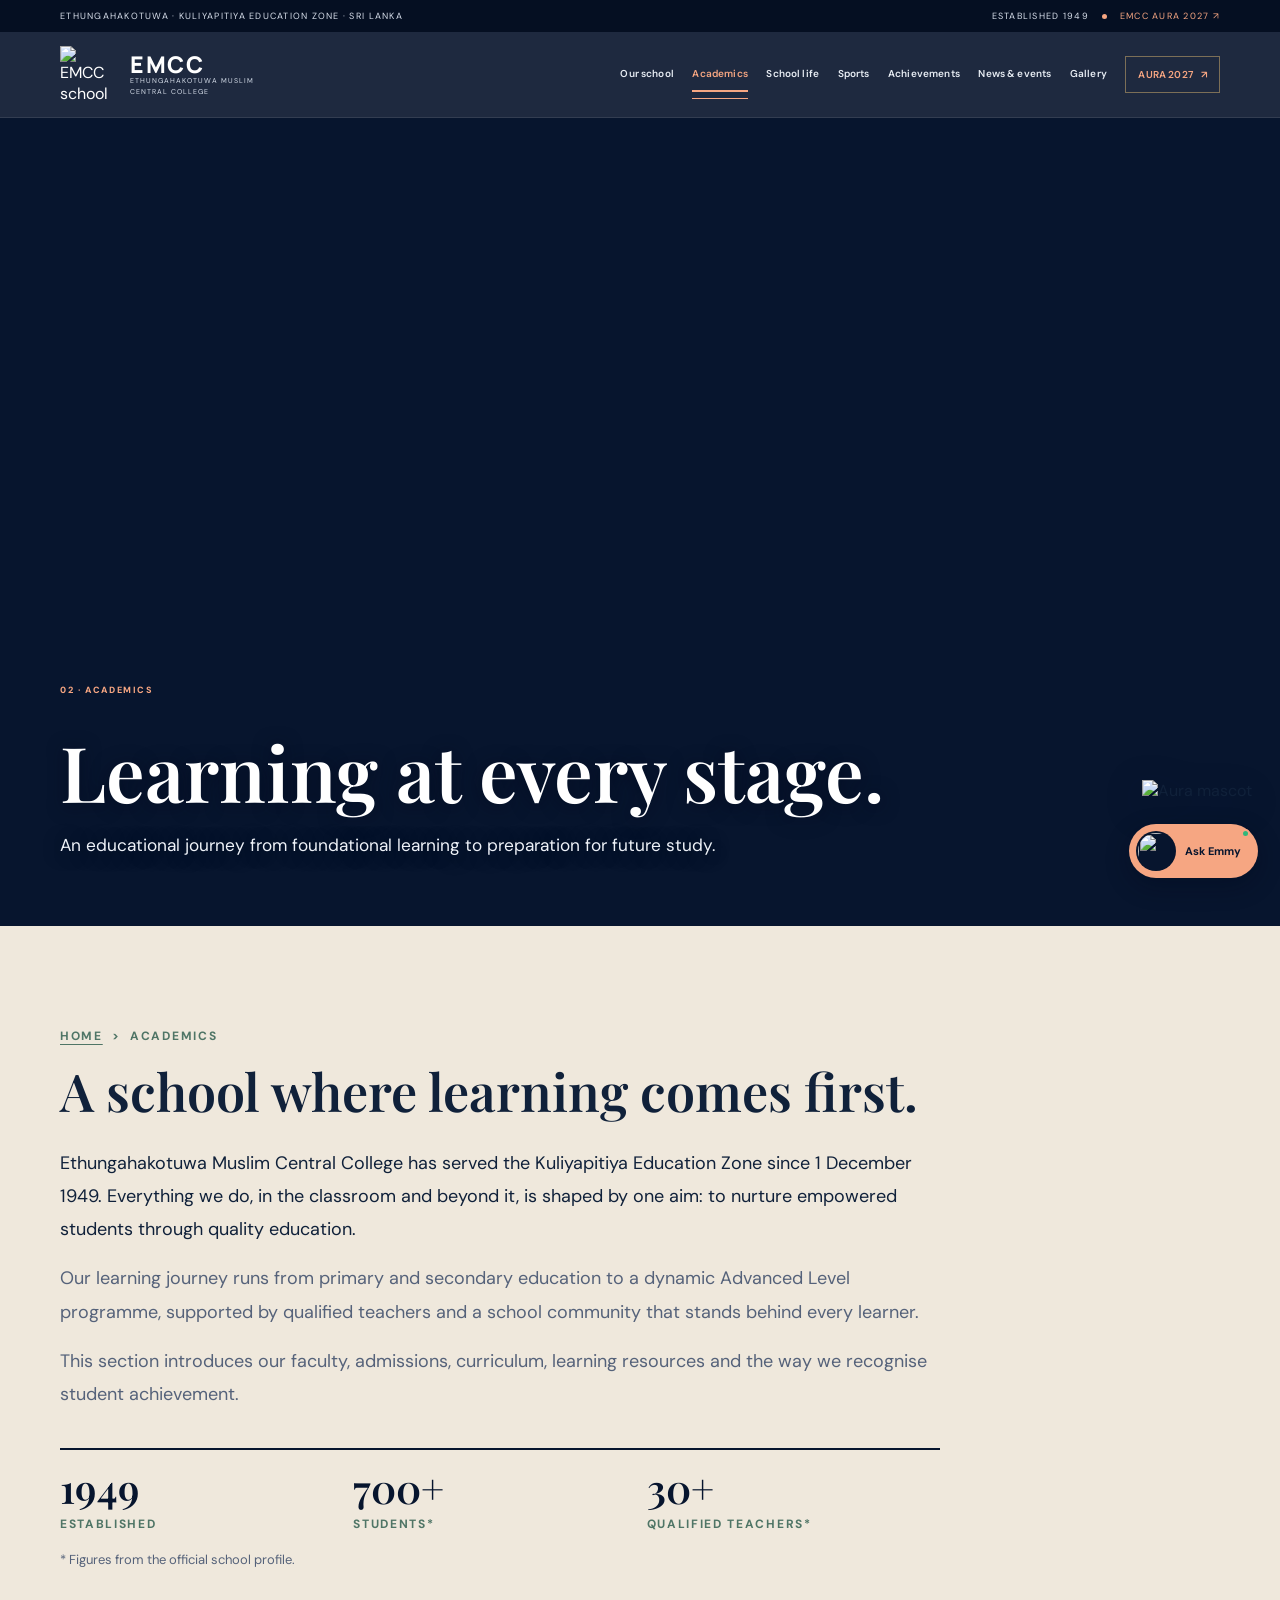
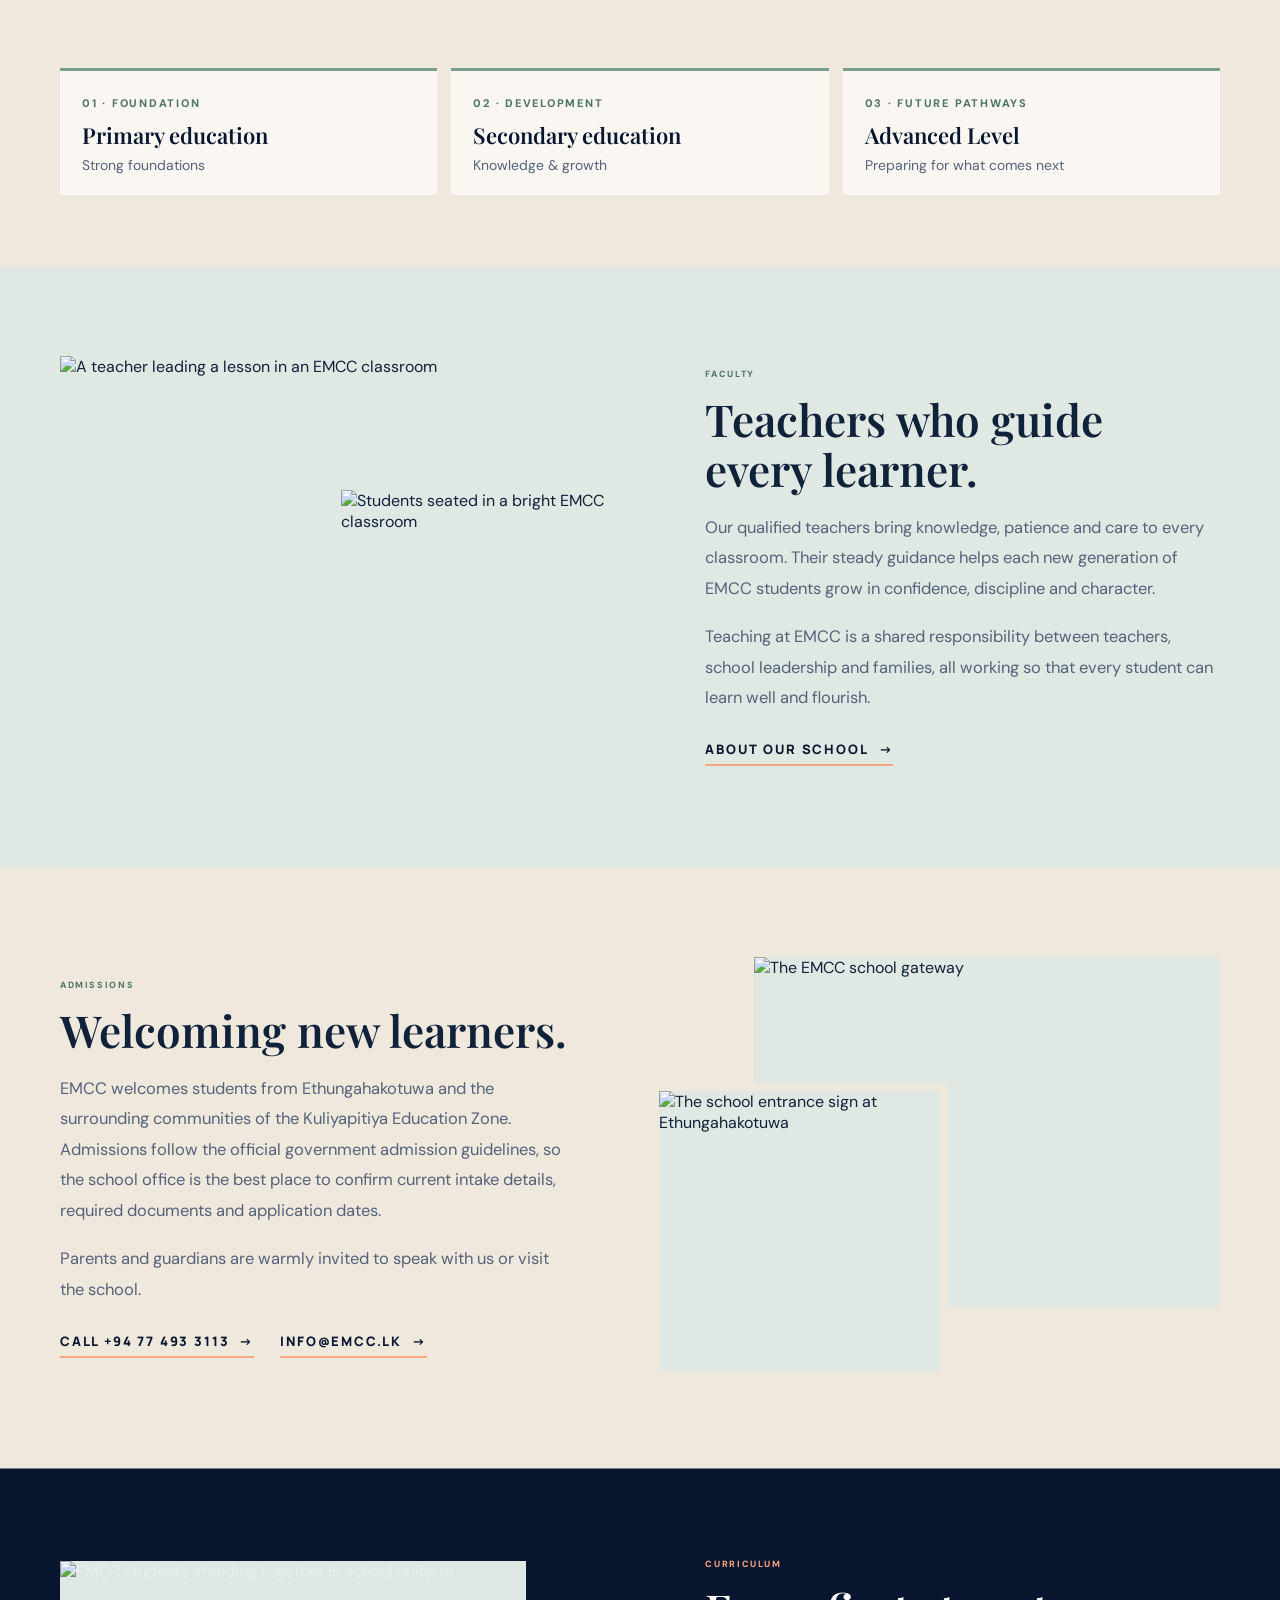
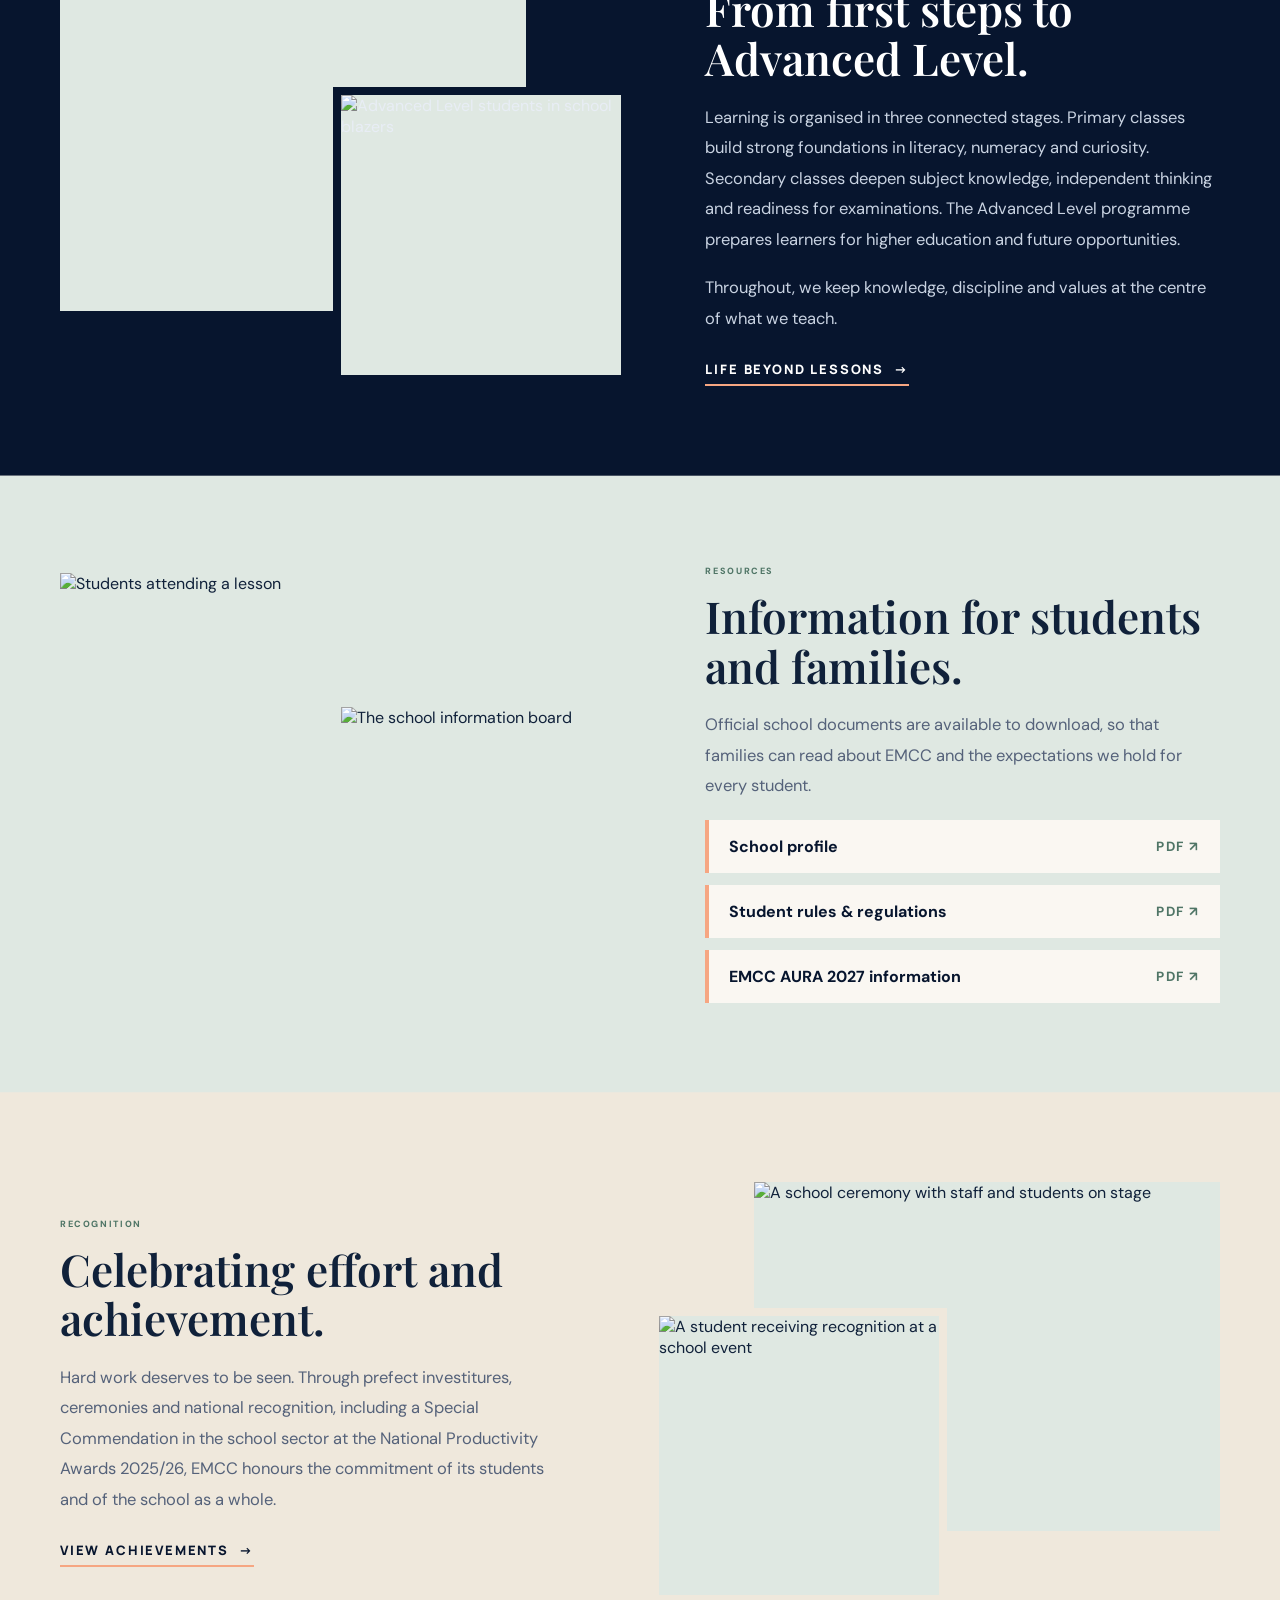
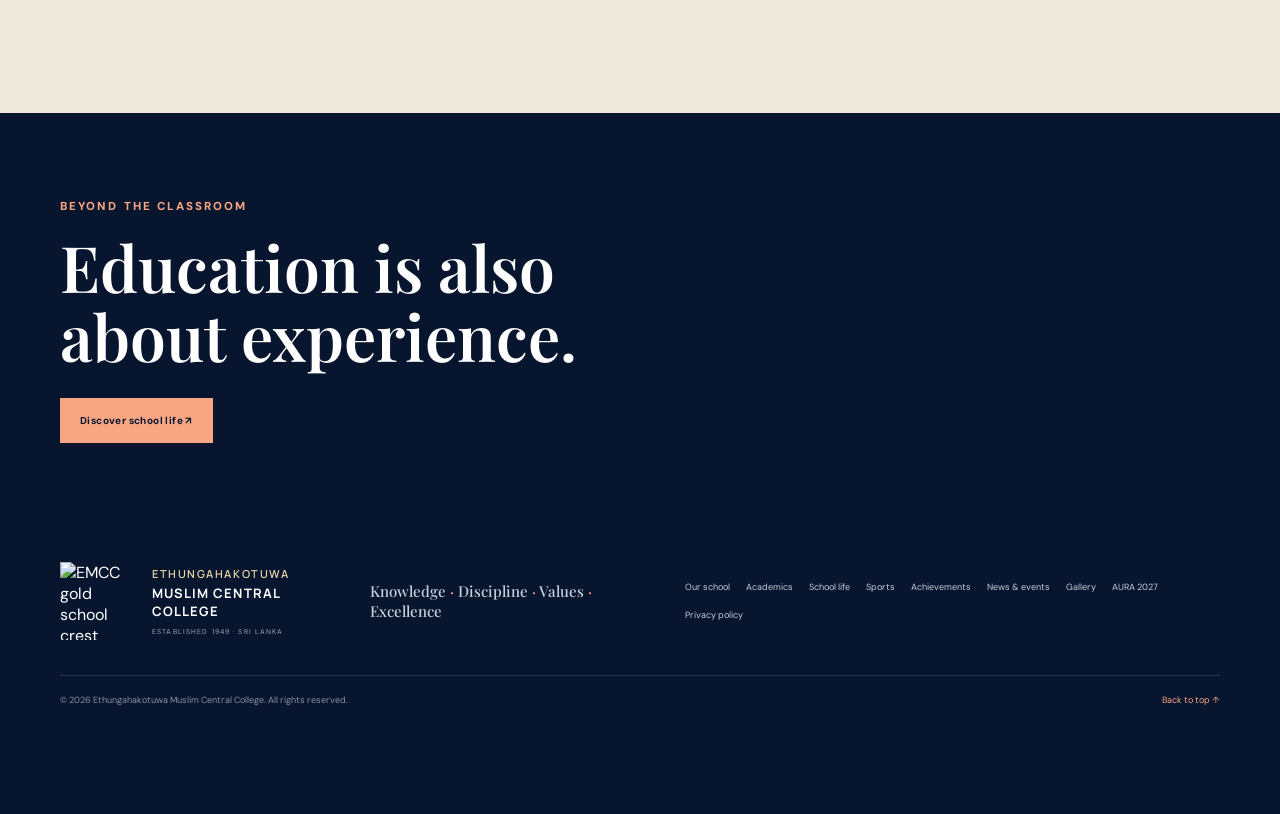
==== academics.html @ fb081a96 "Add files via upload" ====
<!DOCTYPE html>
<html lang="en"><head><meta charset="utf-8"/><meta content="width=device-width, initial-scale=1" name="viewport"/><meta content="#101b31" name="theme-color"/><meta content="Explore primary, secondary and Advanced Level learning at EMCC, with official student resources." name="description"/><meta content="website" property="og:type"/><meta content="Academics | EMCC" property="og:title"/><meta content="Explore primary, secondary and Advanced Level learning at EMCC, with official student resources." property="og:description"/><meta content="assets/Gallery/school-gateway.webp" property="og:image"/><link href="https://fonts.googleapis.com" rel="preconnect"/><link crossorigin="" href="https://fonts.gstatic.com" rel="preconnect"/><link href="https://fonts.googleapis.com/css2?family=DM+Sans:wght@400;500;600;700&amp;family=Manrope:wght@400;500;600;700;800&amp;family=Playfair+Display:wght@500;600;700&amp;display=swap" rel="stylesheet"/><link href="styles.css" rel="stylesheet"/><link href="pages.css" rel="stylesheet"/><link href="assets/school-crest-white.webp" rel="icon" type="image/webp"/><title>Academics | Ethungahakotuwa Muslim Central College</title><link rel="stylesheet" href="theme.css"><link rel="stylesheet" href="royal.css">
</head><body id="top"><a class="skip-link" href="#main">Skip to content</a><div class="topline"><span>ETHUNGAHAKOTUWA · KULIYAPITIYA EDUCATION ZONE · SRI LANKA</span><span class="topline-right">ESTABLISHED 1949 <i></i> <a href="aura-2027.html">EMCC AURA 2027 ↗</a></span></div>
<header class="site-header"><a aria-label="EMCC home" class="brand" href="index.html"><img alt="EMCC school crest" src="assets/school-crest-white.webp"/><span><b>EMCC</b><small>ETHUNGAHAKOTUWA MUSLIM<br/>CENTRAL COLLEGE</small></span></a><button aria-controls="primary-nav" aria-expanded="false" aria-label="Open navigation" class="menu-toggle"><span></span><span></span></button><nav aria-label="Main navigation" class="nav" id="primary-nav"><a href="our-school.html">Our school</a><a href="academics.html">Academics</a><a href="school-life.html">School life</a><a href="sports.html">Sports</a><a href="achievements.html">Achievements</a><a href="news-events.html">News &amp; events</a><a href="gallery.html">Gallery</a><a class="nav-aura" href="aura-2027.html">AURA 2027 <span>↗</span></a></nav></header><main id="main">
<section class="subhero" style="--subhero-image:url('assets/Banner%20M/Academic.webp');--subhero-mobile-image:url('assets/Banner%20M/Responsible Academic.webp')">
<div class="wrap subhero-inner"><div class="section-kicker light">02 · ACADEMICS</div><h1>Learning at every stage.</h1><p>An educational journey from foundational learning to preparation for future study.</p></div></section>

<section class="wrap" id="overview"><div class="rc-intro">
<div class="rc-crumbs"><a href="index.html">HOME</a> &nbsp;&gt;&nbsp; ACADEMICS</div>
<h2>A school where learning comes first.</h2>
<p>Ethungahakotuwa Muslim Central College has served the Kuliyapitiya Education Zone since 1 December 1949. Everything we do, in the classroom and beyond it, is shaped by one aim: to nurture empowered students through quality education.</p>
<p>Our learning journey runs from primary and secondary education to a dynamic Advanced Level programme, supported by qualified teachers and a school community that stands behind every learner.</p>
<p>This section introduces our faculty, admissions, curriculum, learning resources and the way we recognise student achievement.</p>
<div class="rc-facts"><div><b>1949</b><span>ESTABLISHED</span></div><div><b>700+</b><span>STUDENTS*</span></div><div><b>30+</b><span>QUALIFIED TEACHERS*</span></div></div>
<p class="rc-note">* Figures from the official school profile.</p>
</div>
<nav class="rc-stagebar" aria-label="Learning stages">
<a href="#curriculum"><small>01 · FOUNDATION</small><b>Primary education</b><span>Strong foundations</span></a>
<a href="#curriculum"><small>02 · DEVELOPMENT</small><b>Secondary education</b><span>Knowledge &amp; growth</span></a>
<a href="#curriculum"><small>03 · FUTURE PATHWAYS</small><b>Advanced Level</b><span>Preparing for what comes next</span></a>
</nav></section>

<section class="wrap tone-mist" id="faculty"><div class="rc-block">
<div class="rc-media"><img class="rc-main" src="assets/Academic/WhatsApp%20Image%202026-11-15%20at%209.42.04%20PM.webp" alt="A teacher leading a lesson in an EMCC classroom" loading="lazy" decoding="async"><img class="rc-sub" src="assets/Academic/archive-17.webp" alt="Students seated in a bright EMCC classroom" loading="lazy" decoding="async"></div>
<div class="rc-copy"><div class="section-kicker">FACULTY</div><h2>Teachers who guide every learner.</h2><p>Our qualified teachers bring knowledge, patience and care to every classroom. Their steady guidance helps each new generation of EMCC students grow in confidence, discipline and character.</p><p>Teaching at EMCC is a shared responsibility between teachers, school leadership and families, all working so that every student can learn well and flourish.</p><div class="rc-links"><a class="rc-link" href="our-school.html">About our school <span>→</span></a></div></div></div></section>

<section class="wrap " id="admissions"><div class="rc-block flip">
<div class="rc-media"><img class="rc-main" src="assets/Gallery/school-gateway.webp" alt="The EMCC school gateway" loading="lazy" decoding="async"><img class="rc-sub" src="assets/Gallery/archive-22.webp" alt="The school entrance sign at Ethungahakotuwa" loading="lazy" decoding="async"></div>
<div class="rc-copy"><div class="section-kicker">ADMISSIONS</div><h2>Welcoming new learners.</h2><p>EMCC welcomes students from Ethungahakotuwa and the surrounding communities of the Kuliyapitiya Education Zone. Admissions follow the official government admission guidelines, so the school office is the best place to confirm current intake details, required documents and application dates.</p><p>Parents and guardians are warmly invited to speak with us or visit the school.</p><div class="rc-links"><a class="rc-link" href="tel:+94774933113">Call +94 77 493 3113 <span>→</span></a><a class="rc-link" href="mailto:info@emcc.lk">info@emcc.lk <span>→</span></a></div></div></div></section>

<section class="wrap tone-navy" id="curriculum"><div class="rc-block">
<div class="rc-media"><img class="rc-main" src="assets/Gallery/Secondary.webp" alt="EMCC students standing together in school uniform" loading="lazy" decoding="async"><img class="rc-sub" src="assets/Gallery/advanced-level-education.webp" alt="Advanced Level students in school blazers" loading="lazy" decoding="async"></div>
<div class="rc-copy"><div class="section-kicker">CURRICULUM</div><h2>From first steps to Advanced Level.</h2><p>Learning is organised in three connected stages. Primary classes build strong foundations in literacy, numeracy and curiosity. Secondary classes deepen subject knowledge, independent thinking and readiness for examinations. The Advanced Level programme prepares learners for higher education and future opportunities.</p><p>Throughout, we keep knowledge, discipline and values at the centre of what we teach.</p><div class="rc-links"><a class="rc-link" href="school-life.html">Life beyond lessons <span>→</span></a></div></div></div></section>

<section class="wrap tone-mist" id="resources"><div class="rc-block">
<div class="rc-media"><img class="rc-main" src="assets/Academic/WhatsApp%20Image%202026-11-15%20at%209.42.06%20PMfsdfsdf.webp" alt="Students attending a lesson" loading="lazy" decoding="async"><img class="rc-sub" src="assets/Gallery/archive-34.webp" alt="The school information board" loading="lazy" decoding="async"></div>
<div class="rc-copy"><div class="section-kicker">RESOURCES</div><h2>Information for students and families.</h2>
<p>Official school documents are available to download, so that families can read about EMCC and the expectations we hold for every student.</p>
<div class="rc-docs">
<a href="assets/documents/school-profile.pdf" target="_blank" rel="noopener"><span>School profile</span><small>PDF ↗</small></a>
<a href="assets/documents/student-rules.pdf" target="_blank" rel="noopener"><span>Student rules &amp; regulations</span><small>PDF ↗</small></a>
<a href="assets/documents/aura-2027-information.pdf" target="_blank" rel="noopener"><span>EMCC AURA 2027 information</span><small>PDF ↗</small></a>
</div></div></div></section>

<section class="wrap " id="recognition"><div class="rc-block flip">
<div class="rc-media"><img class="rc-main" src="assets/Archivement/aaaa.webp" alt="A school ceremony with staff and students on stage" loading="lazy" decoding="async"><img class="rc-sub" src="assets/Archivement/sdfsfd.webp" alt="A student receiving recognition at a school event" loading="lazy" decoding="async"></div>
<div class="rc-copy"><div class="section-kicker">RECOGNITION</div><h2>Celebrating effort and achievement.</h2><p>Hard work deserves to be seen. Through prefect investitures, ceremonies and national recognition, including a Special Commendation in the school sector at the National Productivity Awards 2025/26, EMCC honours the commitment of its students and of the school as a whole.</p><div class="rc-links"><a class="rc-link" href="achievements.html">View achievements <span>→</span></a></div></div></div></section>

<section class="page-cta"><div class="wrap"><p>BEYOND THE CLASSROOM</p><h2>Education is also<br>about experience.</h2><a class="btn btn-gold" href="school-life.html">Discover school life ↗</a></div></section>
</main><button aria-label="Chat with Emmy" class="chat-launcher" id="chatLauncher"><img alt="" src="assets/Mascot/emmy-head-t.webp"/><span>Ask Emmy</span><i></i></button><aside aria-hidden="true" aria-label="Emmy AI assistant" class="chat-panel" id="chatPanel"><div class="chat-head"><img alt="" src="assets/Mascot/emmy-head-t.webp"/><div><b>EMMY</b><small>EMCC virtual assistant</small></div><button aria-label="Close chat" id="chatClose">×</button></div><div class="chat-messages" id="chatMessages"><div class="bot-message">Assalamu Alaikum! 👋 I'm Emmy, your EMCC assistant. Ask me about our school or AURA 2027.</div><div class="quick-questions"><button>When is AURA 2027?</button><button>Where is the school?</button><button>Tell me about EMCC</button></div></div><form class="chat-form" id="chatForm"><input aria-label="Your question" autocomplete="off" id="chatInput" placeholder="Ask Emmy a question…" required=""/><button aria-label="Send message">➤</button></form><div class="chat-foot">Emmy answers from verified school information. For anything else, please contact the school office.</div></aside><script defer="" src="chat-widget.js"></script><img alt="Aura mascot" class="aura-mascot-float" decoding="async" loading="lazy" src="assets/Mascot/emmy-flying-t.webp"/><footer class="site-footer"><div class="wrap footer-main"><div class="footer-brand"><img alt="EMCC gold school crest" src="assets/school-crest-gold.webp"/><div><b>ETHUNGAHAKOTUWA</b><strong>MUSLIM CENTRAL COLLEGE</strong><small>ESTABLISHED 1949 · SRI LANKA</small></div></div><div class="footer-motto">Knowledge <i>·</i> Discipline <i>·</i> Values <i>·</i> Excellence</div><div class="footer-nav"><a href="our-school.html">Our school</a><a href="academics.html">Academics</a><a href="school-life.html">School life</a><a href="sports.html">Sports</a><a href="achievements.html">Achievements</a><a href="news-events.html">News &amp; events</a><a href="gallery.html">Gallery</a><a href="aura-2027.html">AURA 2027</a><a href="privacy.html">Privacy policy</a></div></div><div class="wrap footer-bottom"><span>© <span class="current-year"></span> Ethungahakotuwa Muslim Central College. All rights reserved.</span><a href="#top">Back to top ↑</a></div></footer><script defer="" src="pages.js"></script><script src="mascot.js" defer></script></body></html>
---- styles.css ----
:root{--navy:#101b31;--navy2:#172742;--gold:#d7b36e;--gold2:#b98f4c;--ink:#172238;--muted:#687386;--paper:#f7f5f0;--line:#e7e2d8;--serif:"Playfair Display",Georgia,serif;--sans:"DM Sans",Arial,sans-serif;--display:"Manrope",Arial,sans-serif}*{box-sizing:border-box}html{scroll-behavior:smooth;scroll-padding-top:88px}body{margin:0;color:var(--ink);font-family:var(--sans);-webkit-font-smoothing:antialiased}img{max-width:100%;display:block}a{color:inherit;text-decoration:none}.wrap{width:min(1160px,calc(100% - 64px));margin:auto}.skip-link{position:absolute;left:-999px;top:10px;background:white;padding:12px;z-index:100}.skip-link:focus{left:10px}.topline{height:32px;padding:0 max(32px,calc((100% - 1160px)/2));background:#0b1425;color:#b7c0ce;display:flex;align-items:center;justify-content:space-between;font-size:9px;letter-spacing:.14em}.topline-right{display:flex;align-items:center;gap:13px}.topline i,.eyebrow span{width:5px;height:5px;border-radius:50%;background:var(--gold);display:inline-block}.topline a{color:var(--gold)}.site-header{height:86px;background:var(--navy);color:white;display:flex;align-items:center;justify-content:space-between;padding:0 max(32px,calc((100% - 1160px)/2));position:sticky;top:0;z-index:50;border-bottom:1px solid #ffffff12;transition:box-shadow .25s}.site-header.scrolled{box-shadow:0 12px 30px #07132630}.brand{display:flex;align-items:center;gap:11px;min-width:240px}.brand img{width:52px;height:52px;object-fit:contain;filter:none}.brand b{font:800 22px var(--display);letter-spacing:.08em;display:block}.brand small{font-size:7px;letter-spacing:.13em;line-height:1.5;color:#d0d6df;display:block}.nav{display:flex;align-items:center;gap:clamp(13px,2vw,27px);font-size:11px;font-weight:600;color:#e0e5ed}.nav a{transition:color .2s}.nav a:hover{color:var(--gold)}.nav-aura{border:1px solid #d7b36e80;padding:12px 15px;color:var(--gold)!important}.nav-aura span{margin-left:8px}.menu-toggle{display:none;background:none;border:0;color:white}.hero{position:relative;min-height:690px;display:flex;align-items:center;background:var(--navy);color:white;overflow:hidden}.hero-image,.hero-shade{position:absolute;inset:0}.hero-image{background:url('assets/Gallery/school-gateway.webp') center 48%/cover no-repeat;opacity:.54}.hero-shade{background:linear-gradient(90deg,#0b1529 0%,#101b31eF 38%,#101b31a6 72%,#101b3140 100%),linear-gradient(0deg,#101b31b8,transparent 55%)}.hero-inner{position:relative;z-index:2;display:flex;align-items:center;justify-content:space-between;min-height:690px;padding-top:28px;padding-bottom:70px}.hero-copy{max-width:720px}.eyebrow,.overline{font-size:9px;letter-spacing:.2em;font-weight:700}.eyebrow{display:flex;align-items:center;gap:10px;color:#e5d5b4}.hero-crest{width:76px;height:76px;object-fit:contain;filter:none;margin:24px 0 12px}.hero h1,.section h2,.section-heading h2,.aura h2,.contact-section h2,.resources-inner h2{font:600 clamp(48px,6vw,76px)/1.1 var(--serif);letter-spacing:-.035em;margin:0}.hero h1 em,.section h2 em,.section-heading h2 em,.aura h2 em,.contact-section h2 em,.resources-inner h2 em{font-weight:500;color:var(--gold);font-style:italic}.hero-copy>p{max-width:570px;color:#d2d8e2;font-size:14px;line-height:1.9;margin:22px 0 27px}.hero-actions{display:flex;gap:12px;flex-wrap:wrap}.btn{display:inline-flex;align-items:center;gap:24px;padding:16px 20px;font-size:10px;letter-spacing:.04em;font-weight:700;transition:transform .2s,background .2s}.btn:hover{transform:translateY(-3px)}.btn-gold{background:var(--gold);color:#17233a}.btn-gold:hover{background:#e7c989}.btn-ghost{border:1px solid #ffffff80;color:white}.hero-foot{display:flex;align-items:center;gap:12px;margin-top:58px;color:#b9c3d1;font-size:8px;letter-spacing:.18em}.gold-rule{width:35px;height:1px;background:var(--gold)}.hero-side-note{align-self:flex-end;display:flex;align-items:center;gap:14px;margin-bottom:25px;border-left:1px solid #d7b36e80;padding-left:20px}.hero-side-note b{font:500 44px var(--serif);color:var(--gold)}.hero-side-note span{font-size:8px;line-height:1.7;letter-spacing:.16em;color:#e0e5ed}.hero-scroll{position:absolute;right:max(32px,calc((100% - 1160px)/2));bottom:27px;color:#d5dbe4;font-size:8px;letter-spacing:.17em}.hero-scroll span{color:var(--gold);margin-left:12px}.quick-facts{background:#fff;border-bottom:1px solid var(--line)}.facts-grid{display:grid;grid-template-columns:repeat(4,1fr);align-items:center;padding:27px 0}.facts-grid>div{padding:4px 30px;border-right:1px solid var(--line)}.facts-grid>div:first-child{padding-left:0}.facts-grid>div:nth-child(3){border:0}.facts-grid b{font:600 34px var(--serif);display:block;color:var(--navy)}.facts-grid b span{color:var(--gold2)}.facts-grid>div>span{font-size:10px;color:var(--muted)}.facts-grid .facts-note{border:0;padding-right:0}.facts-note span{font-size:9px;line-height:1.6;display:block}.section{padding:100px 0}.section-kicker{font-size:9px;letter-spacing:.18em;font-weight:700;color:#7e8795;margin-bottom:36px}.section-kicker span{color:var(--gold2);padding:0 5px}.section-kicker.light{color:#bfc8d5}.intro-grid,.section-heading{display:grid;grid-template-columns:1.1fr .9fr;gap:70px;align-items:end}.overline{color:#9b7a48;margin:0 0 17px}.about h2,.section-heading h2{font-size:clamp(39px,4.4vw,57px);color:var(--navy)}.intro-text{font-size:13px;line-height:1.95;color:#657083}.intro-text p{margin:0 0 15px}.text-link{display:inline-block;margin-top:8px;color:#9a753d;font-size:11px;font-weight:700}.text-link span{margin-left:10px}.identity-grid{display:grid;grid-template-columns:repeat(3,1fr);gap:14px;margin-top:60px}.identity-card{min-height:190px;padding:27px;background:#f4f1ea;border:1px solid #eee9df}.identity-card .identity-symbol{font-size:23px;color:#b58d50;display:block;margin-bottom:20px}.identity-card small{font-size:8px;letter-spacing:.18em;color:#8b7654;font-weight:700}.identity-card h3{font:500 21px/1.4 var(--serif);max-width:290px;margin:11px 0 0}.identity-dark{background:var(--navy);color:white;border-color:var(--navy)}.identity-dark h3{color:#fff}.academics{background:var(--navy);color:white;padding:92px 0 85px}.academics .section-kicker{margin-bottom:36px}.section-heading{grid-template-columns:1fr .72fr;margin-bottom:44px}.section-heading h2{color:white}.section-heading>p{font-size:12px;line-height:1.9;color:#bfc8d5;margin:0 0 7px}.gold{color:var(--gold)}.academic-grid{display:grid;grid-template-columns:repeat(3,1fr);gap:12px}.academic-card{min-height:365px;padding:25px;display:flex;flex-direction:column;justify-content:space-between;background-size:cover;background-position:center;position:relative;isolation:isolate;overflow:hidden}.academic-card:before{content:"";position:absolute;inset:0;z-index:-1;background:linear-gradient(0deg,#0b1528ed 0%,#0b152899 54%,#0b152830 100%)}.academic-primary{background-image:url('assets/Academic/WhatsApp%20Image%202026-11-15%20at%209.42.06%20PMfsdfsdf.webp')}.academic-secondary{background-image:url('assets/Gallery/Secondary.webp')}.academic-advanced{background-image:url('assets/Gallery/advanced-level-education.webp')}.academic-number{font-size:8px;letter-spacing:.17em;color:#f0d59e}.academic-card h3{font:500 28px var(--serif);margin:0 0 10px}.academic-card p{font-size:11px;line-height:1.8;color:#d2d8e2;max-width:290px;margin:0 0 19px}.academic-card a{font-size:10px;color:var(--gold);font-weight:700}.academic-card a span{margin-left:9px}.academic-note,.editorial-note{font-size:9px;color:#9da9ba;margin:17px 0 0}.dark-heading h2{color:var(--navy)}.dark-heading>p{color:#697487}.life-grid{border-top:1px solid var(--line);margin-top:45px;display:grid;grid-template-columns:1fr 1fr}.life-grid article{display:grid;grid-template-columns:44px 1fr 20px;gap:15px;align-items:start;padding:25px 18px 25px 0;border-bottom:1px solid var(--line)}.life-grid article:nth-child(odd){border-right:1px solid var(--line);padding-right:25px}.life-grid article:nth-child(even){padding-left:25px}.life-grid article>span{font:500 14px var(--serif);color:#b58d50}.life-grid h3{font:500 22px var(--serif);margin:0 0 7px}.life-grid p{font-size:11px;line-height:1.8;color:#6e7889;margin:0;max-width:390px}.life-grid article>b{font-size:13px;color:#ad8951}.editorial-note{color:#8b94a2}.achievement-section{background:#f1eee7;padding:92px 0}.achievement-section .section-heading{margin-bottom:35px}.achievement-grid{display:grid;grid-template-columns:repeat(3,1fr);gap:13px}.achievement-grid article{background:#fff;padding:28px;min-height:265px;border:1px solid #ebe6dd}.achievement-icon{font-size:22px;color:#b58d50;display:block;margin-bottom:25px}.achievement-grid small{font-size:8px;letter-spacing:.16em;color:#a17e48;font-weight:700}.achievement-grid h3{font:500 23px var(--serif);margin:12px 0}.achievement-grid p{font-size:11px;line-height:1.8;color:#697487;min-height:55px}.achievement-grid article>em{font-style:normal;font-size:9px;color:#969eaa}.achievement-banner{display:flex;align-items:center;justify-content:space-between;gap:15px;background:var(--navy);color:white;padding:25px 30px;margin-top:16px}.achievement-banner>span{font-size:8px;letter-spacing:.17em;color:var(--gold)}.achievement-banner b{font:500 19px var(--serif)}.achievement-banner i{color:var(--gold);font-style:normal}.achievement-banner a{font-size:10px;color:var(--gold);font-weight:700}.news-section{padding-bottom:105px}.news-grid{display:grid;grid-template-columns:1.35fr .65fr;gap:14px}.news-feature{display:grid;grid-template-columns:.75fr 1fr;background:#f4f1ea;min-height:270px}.news-photo{background:var(--navy);display:grid;place-items:center;padding:30px}.news-photo img{width:190px;height:190px;object-fit:contain}.news-content{padding:35px}.news-tag{font-size:8px;letter-spacing:.16em;color:#9d7b49;font-weight:700}.news-content h3{font:600 31px var(--serif);margin:15px 0 8px}.news-content p,.news-placeholder p{font-size:11px;line-height:1.8;color:#6e7889}.news-content a{display:inline-block;margin-top:12px;color:#9d7b49;font-size:10px;font-weight:700}.news-placeholder{border:1px solid var(--line);padding:28px;display:flex;flex-direction:column;align-items:flex-start;justify-content:center}.placeholder-mark{font-size:25px;color:#b58d50;margin-bottom:20px}.news-placeholder small{font-size:8px;letter-spacing:.16em;color:#9d7b49;font-weight:700}.news-placeholder h3{font:500 22px var(--serif);margin:11px 0 0}.placeholder-status{font-size:8px;letter-spacing:.1em;color:#929aa7;margin-top:14px}.aura{position:relative;overflow:hidden;background:#0d192e;color:white;padding:86px 0 0;isolation:isolate}.aura:before{content:"";position:absolute;inset:0;z-index:-2;background:radial-gradient(ellipse at 78% 32%,#273c5b 0,transparent 40%),linear-gradient(135deg,#101d34,#0a1426)}.aura-glow{position:absolute;z-index:-1;border-radius:50%;filter:blur(1px);pointer-events:none}.aura-glow-one{width:500px;height:500px;right:-180px;top:-200px;background:radial-gradient(circle,#d6b16b24,transparent 70%)}.aura-glow-two{width:400px;height:400px;left:-220px;bottom:0;background:radial-gradient(circle,#4b6b9833,transparent 70%)}.aura-inner{position:relative;z-index:2}.aura-heading{display:flex;align-items:center;justify-content:space-between}.aura-heading .section-kicker{margin-bottom:25px}.aura-heading>img{width:100px;height:100px;object-fit:contain}.aura-main{display:grid;grid-template-columns:1.15fr .85fr;gap:40px;align-items:center;padding:35px 0 55px}.aura-wordmark{font:600 19px var(--serif);letter-spacing:.1em}.aura-wordmark b{color:var(--gold)}.aura-wordmark span{font:700 10px var(--display);color:#e4c988;margin-left:6px}.aura h2{font-size:clamp(44px,5vw,65px);margin:18px 0}.aura-copy>p{max-width:540px;color:#c2ccda;font-size:12px;line-height:1.9}.aura-date{display:flex;align-items:center;gap:14px;color:var(--gold);margin:25px 0}.aura-date strong{font:600 49px var(--serif)}.aura-date span{font-size:9px;letter-spacing:.17em;line-height:1.5}.aura-character{display:flex;align-items:center;justify-content:center;flex-direction:column;min-height:360px}.aura-character img{width:min(340px,100%);height:300px;object-fit:contain;filter:drop-shadow(0 18px 35px #0005)}.aura-character>div{text-align:center;margin-top:5px}.aura-character b,.aura-character span{display:block}.aura-character b{font:500 20px var(--serif);color:var(--gold)}.aura-character span{font-size:9px;color:#b9c5d4;margin-top:5px}.countdown-panel{border-top:1px solid #ffffff28;border-bottom:1px solid #ffffff28;padding:24px 0;display:flex;justify-content:space-between;align-items:center;gap:25px}.countdown-panel small{font-size:8px;letter-spacing:.18em;color:var(--gold)}.countdown-panel h3{font:500 21px var(--serif);margin:8px 0 0}.countdown{display:flex;gap:9px}.countdown>div{width:76px;text-align:center;padding:10px 4px;background:#ffffff0a;border:1px solid #ffffff20}.countdown b{font:600 27px var(--serif);color:var(--gold);display:block}.countdown span{font-size:8px;text-transform:uppercase;letter-spacing:.12em;color:#c0c9d7}.aura-bottom{display:flex;justify-content:space-between;gap:15px;padding:24px 0;color:#c2ccda;font-size:8px;letter-spacing:.14em}.aura-bottom i{font-style:normal;color:var(--gold);padding:0 6px}.aura-bottom a{color:var(--gold)}.aura-highlights{border-top:1px solid #ffffff20;display:grid;grid-template-columns:repeat(3,1fr);gap:20px;padding:23px 0 27px}.aura-highlights div{display:flex;align-items:center;gap:12px}.aura-highlights span{font:500 12px var(--serif);color:var(--gold)}.aura-highlights b{font:500 14px var(--serif);color:#e0e6ef}.aura-flyer{position:absolute;z-index:4;left:0;top:20%;width:100px;height:100px;opacity:0;pointer-events:none;transform:translate3d(-140px,0,0) rotate(-8deg);will-change:transform,opacity}.aura-flyer img{width:100%;height:100%;object-fit:contain;filter:drop-shadow(0 10px 10px #0005)}.gallery-section{padding-bottom:100px}.gallery-grid{display:grid;grid-template-columns:repeat(4,1fr);gap:12px;margin-top:42px}.gallery-item{border:0;padding:0;background:#eae6de;position:relative;overflow:hidden;cursor:zoom-in;aspect-ratio:4/3}.gallery-item img{width:100%;height:100%;object-fit:cover;transition:transform .5s}.gallery-item:hover img{transform:scale(1.06)}.gallery-item:after{content:"↗";position:absolute;right:10px;bottom:10px;width:28px;height:28px;border-radius:50%;background:#101b31d9;color:white;display:grid;place-items:center;font-size:12px}.gallery-note{font-size:9px;color:#8992a0;margin-top:16px}.resources-section{background:#172641;color:white;padding:65px 0}.resources-inner{display:grid;grid-template-columns:.75fr 1.25fr;gap:60px;align-items:center}.resources-inner h2{font-size:42px}.resource-links{border-top:1px solid #ffffff2b}.resource-links a{display:grid;grid-template-columns:40px 1fr auto;align-items:center;gap:15px;padding:17px 0;border-bottom:1px solid #ffffff2b}.resource-links a>span{color:var(--gold);font:500 13px var(--serif)}.resource-links b{font:500 17px var(--serif)}.resource-links small{font-size:8px;letter-spacing:.12em;color:#b7c2d2}.contact-section{background:#101b31;color:white;padding:85px 0}.contact-inner{display:grid;grid-template-columns:1fr 1fr;gap:70px;align-items:center}.contact-section .section-kicker{margin-bottom:35px}.contact-section h2{font-size:58px}.contact-lead{font-size:12px;line-height:1.9;color:#c0c9d6;max-width:430px;margin-top:20px}.contact-card{background:#fff;color:var(--ink);padding:35px 38px;display:flex;flex-direction:column;align-items:flex-start;gap:12px}.contact-card>small{font-size:8px;letter-spacing:.18em;color:#9b7845;font-weight:700}.contact-card h3{font:600 24px var(--serif);margin:5px 0}.contact-card p{font-size:11px;line-height:1.8;color:#6d7788;margin:0 0 4px}.contact-card>a{font-size:13px;font-weight:700;color:#96713a}.contact-meta{border-top:1px solid var(--line);width:100%;padding-top:14px;margin-top:7px;font-size:9px;line-height:1.8;color:#8992a0}.site-footer{background:#091221;color:white;padding:45px 0 20px}.footer-main{display:flex;align-items:center;justify-content:space-between;gap:24px;padding-bottom:35px}.footer-brand{display:flex;align-items:center;gap:16px}.footer-brand img{width:78px;height:78px;object-fit:contain}.footer-brand b,.footer-brand strong,.footer-brand small{display:block}.footer-brand b{font:600 11px var(--display);letter-spacing:.14em;color:#e8d4a7}.footer-brand strong{font:700 13px var(--display);letter-spacing:.08em;margin-top:3px}.footer-brand small{font-size:7px;letter-spacing:.16em;color:#9da9ba;margin-top:7px}.footer-motto{font:500 15px var(--serif);color:#c7d0dc}.footer-motto i{font-style:normal;color:var(--gold)}.footer-nav{display:flex;gap:16px;flex-wrap:wrap;font-size:9px;color:#c5cfdd}.footer-nav a:hover,.footer-bottom a:hover{color:var(--gold)}.footer-bottom{border-top:1px solid #ffffff20;padding-top:18px;display:flex;justify-content:space-between;color:#8591a3;font-size:9px}.footer-bottom a{color:var(--gold)}.lightbox{display:none;position:fixed;inset:0;background:#050b16ed;z-index:100;align-items:center;justify-content:center;flex-direction:column;padding:55px 25px 25px}.lightbox.open{display:flex}.lightbox img{max-width:min(100%,1100px);max-height:78vh;object-fit:contain}.lightbox p{color:#e2e6ed;font-size:11px}.lightbox button{position:absolute;right:25px;top:15px;background:none;border:0;color:white;font-size:38px;cursor:pointer}.chat-launcher{position:fixed;right:22px;bottom:22px;z-index:80;border:0;border-radius:50px;background:var(--gold);color:#17223b;display:flex;align-items:center;gap:9px;padding:7px 17px 7px 7px;font:700 11px var(--sans);box-shadow:0 8px 30px #101c3640;cursor:pointer}.chat-launcher img{width:40px;height:40px;object-fit:cover;border-radius:50%;background:white}.chat-launcher i{position:absolute;right:8px;top:5px;width:9px;height:9px;background:#31b77a;border:2px solid var(--gold);border-radius:50%}.chat-panel{position:fixed;right:22px;bottom:82px;width:min(360px,calc(100vw - 28px));height:490px;max-height:calc(100dvh - 110px);background:#fff;z-index:81;box-shadow:0 20px 70px #0c162c55;border:1px solid #e8e5de;border-radius:13px;display:none;flex-direction:column;overflow:hidden}.chat-panel.open{display:flex}.chat-head{background:#14213d;color:#fff;padding:14px;display:flex;align-items:center;gap:10px}.chat-head img{width:42px;height:42px;border-radius:50%;object-fit:cover;background:white}.chat-head b,.chat-head small{display:block}.chat-head b{font:600 17px var(--serif);letter-spacing:.1em}.chat-head small{font-size:10px;color:#c3ccda;margin-top:3px}.chat-head button{margin-left:auto;background:none;border:0;color:white;font-size:27px;cursor:pointer}.chat-messages{padding:15px;overflow:auto;flex:1;background:#fbfaf7}.bot-message,.user-message{max-width:90%;padding:12px 13px;border-radius:12px;font-size:12px;line-height:1.65;margin-bottom:12px}.bot-message{background:#fff;border:1px solid #ece8df;color:#34405a;border-top-left-radius:3px}.user-message{background:#172542;color:#fff;margin-left:auto;border-top-right-radius:3px}.quick-questions{display:flex;flex-wrap:wrap;gap:6px;margin-top:5px}.quick-questions button{border:1px solid #d8c49b;border-radius:30px;background:#fff;padding:7px 10px;font-size:10px;color:#7b5d2b;cursor:pointer}.chat-form{display:flex;padding:10px;border-top:1px solid #eee;gap:7px}.chat-form input{flex:1;min-width:0;border:1px solid #e5e1d8;border-radius:25px;padding:12px;font:12px var(--sans);outline:none}.chat-form input:focus{border-color:#b58d50}.chat-form button{width:40px;height:40px;border:0;border-radius:50%;background:var(--gold);color:#17223b;font-size:17px;cursor:pointer}.chat-foot{text-align:center;padding:0 8px 9px;font-size:9px;color:#969dab}.privacy-page{max-width:850px;margin:70px auto;padding:0 24px;line-height:1.8}.privacy-page h1{font:600 42px var(--serif)}.privacy-page h2{font:600 22px var(--serif);margin-top:28px}.privacy-page p,.privacy-page li{font-size:13px;color:#566174}.reveal{opacity:0;transform:translateY(22px);transition:opacity .7s,transform .7s}.reveal.in-view{opacity:1;transform:none}@media(max-width:1000px){.nav{gap:12px;font-size:10px}.brand{min-width:205px}.brand img{width:46px;height:46px}.hero-side-note{display:none}.gallery-grid{grid-template-columns:repeat(3,1fr)}.footer-main{flex-wrap:wrap}}@media(max-width:760px){html{scroll-padding-top:72px}.wrap{width:calc(100% - 38px)}.topline{height:auto;min-height:30px;padding:7px 19px;font-size:7px;letter-spacing:.1em}.topline-right{gap:7px}.topline-right>a{display:none}.site-header{height:72px;padding:0 19px}.brand img{width:43px;height:43px}.brand b{font-size:19px}.brand small{font-size:6px}.menu-toggle{display:flex;width:38px;height:38px;flex-direction:column;justify-content:center;gap:6px;align-items:center}.menu-toggle span{height:1px;width:23px;background:white;display:block}.nav{display:none;position:absolute;top:72px;left:0;right:0;background:#101b31;padding:12px 20px 22px;box-shadow:0 15px 20px #15213a40;flex-direction:column;align-items:stretch;gap:0}.nav.open{display:flex}.nav a{padding:14px 5px;border-bottom:1px solid #ffffff18;font-size:12px}.nav .nav-aura{text-align:center;margin-top:12px}.hero,.hero-inner{min-height:690px}.hero-image{background-position:56% center}.hero-shade{background:linear-gradient(90deg,#0b1529f5 0%,#101b31d9 65%,#101b3170 100%),linear-gradient(0deg,#101b31d9,transparent 60%)}.hero-inner{padding-top:45px;padding-bottom:70px;align-items:flex-start}.hero-copy{max-width:100%}.hero-crest{width:62px;height:62px;margin:20px 0 12px}.hero h1{font-size:clamp(43px,11vw,60px)}.hero-copy>p{font-size:12px;line-height:1.85}.btn{padding:14px 15px;gap:14px;font-size:9px}.hero-foot{margin-top:42px}.hero-scroll{right:20px;bottom:18px}.facts-grid{grid-template-columns:repeat(2,1fr);row-gap:18px;padding:24px 0}.facts-grid>div{padding:0 15px;border:0}.facts-grid>div:first-child,.facts-grid>div:nth-child(3){padding-left:0}.facts-grid b{font-size:30px}.facts-grid .facts-note{grid-column:1/-1;padding:0;border-top:1px solid var(--line);padding-top:12px}.section{padding:70px 0}.section-kicker{margin-bottom:27px}.intro-grid,.section-heading{grid-template-columns:1fr;gap:18px}.about h2,.section-heading h2{font-size:43px}.intro-text{font-size:12px}.identity-grid{grid-template-columns:1fr;gap:9px;margin-top:35px}.identity-card{min-height:150px;padding:23px}.identity-card .identity-symbol{margin-bottom:12px}.academics,.achievement-section{padding:70px 0}.section-heading{margin-bottom:30px}.section-heading>p{font-size:11px}.academic-grid{grid-template-columns:1fr;gap:10px}.academic-card{min-height:300px}.life-grid{grid-template-columns:1fr;margin-top:30px}.life-grid article,.life-grid article:nth-child(odd),.life-grid article:nth-child(even){padding:20px 0;border-right:0}.life-grid h3{font-size:20px}.achievement-grid{grid-template-columns:1fr;gap:9px}.achievement-grid article{min-height:auto;padding:24px}.achievement-grid p{min-height:0}.achievement-banner{align-items:flex-start;flex-direction:column;padding:23px}.achievement-banner b{font-size:17px}.news-grid{grid-template-columns:1fr}.news-feature{grid-template-columns:.7fr 1fr;min-height:230px}.news-photo{padding:15px}.news-photo img{width:125px;height:125px}.news-content{padding:23px 17px}.news-content h3{font-size:25px}.news-content p{font-size:10px}.news-placeholder{min-height:210px}.aura{padding-top:65px}.aura-heading>img{width:76px;height:76px}.aura-main{grid-template-columns:1fr;gap:5px;padding:25px 0 30px}.aura h2{font-size:45px}.aura-copy>p{font-size:11px}.aura-character{min-height:260px}.aura-character img{height:225px;width:250px}.countdown-panel{align-items:flex-start;flex-direction:column;gap:17px}.countdown{width:100%;gap:5px}.countdown>div{width:auto;flex:1;padding:9px 2px}.countdown b{font-size:22px}.countdown span{font-size:7px}.aura-bottom{font-size:7px;line-height:1.7}.aura-highlights{grid-template-columns:1fr;gap:13px}.aura-flyer{width:72px;height:72px}.gallery-grid{grid-template-columns:repeat(2,1fr);gap:7px}.gallery-section{padding-bottom:70px}.resources-section{padding:55px 0}.resources-inner{grid-template-columns:1fr;gap:25px}.resources-inner h2{font-size:37px}.resource-links a{grid-template-columns:27px 1fr auto;gap:8px}.resource-links b{font-size:14px}.resource-links small{font-size:7px}.contact-section{padding:70px 0}.contact-inner{grid-template-columns:1fr;gap:25px}.contact-section h2{font-size:47px}.contact-card{padding:27px}.footer-main{align-items:flex-start;flex-direction:column;gap:20px}.footer-brand img{width:65px;height:65px}.footer-motto{font-size:13px}.footer-nav{gap:13px}.footer-bottom{font-size:8px}.chat-launcher{right:12px;bottom:12px}.chat-panel{right:10px;bottom:75px}.privacy-page{margin:40px auto}.privacy-page h1{font-size:34px}}@media(prefers-reduced-motion:reduce){html{scroll-behavior:auto}*,*::before,*::after{animation-duration:.01ms!important;transition-duration:.01ms!important;scroll-behavior:auto!important}.reveal{opacity:1;transform:none}}

/* EMCC responsive upgrade */
.social-links{display:flex;align-items:center;gap:10px}.social-links a{width:34px;height:34px;display:grid;place-items:center;border:1px solid #ffffff35;border-radius:50%;color:#f5f6f8;transition:transform .22s,background .22s,border-color .22s}.social-links a:hover{transform:translateY(-3px);background:var(--gold);border-color:var(--gold);color:var(--navy)}.social-links svg{width:16px;height:16px;fill:currentColor}.header-social{margin-left:18px}.footer-social{margin:20px 0 0}.aura-mascot-float{position:fixed;z-index:35;right:clamp(12px,2vw,30px);bottom:clamp(88px,12vh,130px);width:clamp(66px,8vw,104px);pointer-events:none;filter:drop-shadow(0 5px 12px #101b3120);animation:aura-float 5.5s ease-in-out infinite}@keyframes aura-float{0%,100%{transform:translate3d(0,0,0) rotate(-5deg)}50%{transform:translate3d(-9px,-18px,0) rotate(5deg)}}.hero-image{opacity:.82}.hero-shade{background:linear-gradient(90deg,rgba(255,255,255,.90),rgba(255,255,255,.72) 43%,rgba(255,255,255,.20)),linear-gradient(0deg,rgba(255,255,255,.16),transparent 50%)}.hero{color:var(--navy)}.hero-copy>p,.hero-foot,.hero-side-note span{color:#344155}.hero h1 em{color:#9b753d}.hero .eyebrow{color:#6f5731}.hero .btn-ghost{border-color:#24334c;color:var(--navy)}.hero .hero-side-note{border-color:#b58d50}.hero .hero-side-note b{color:#9b753d}.hero-scroll{color:#24334c}.hero-scroll span{color:#9b753d}.academic-feature-grid,.sports-feature-grid{display:grid;grid-template-columns:repeat(3,minmax(0,1fr));gap:18px;margin-top:35px}.academic-feature,.sports-feature{background:#fff;border:1px solid var(--line);overflow:hidden;box-shadow:0 12px 35px #1722380a}.academic-feature img,.sports-feature img{width:100%;height:220px;object-fit:cover}.academic-feature div,.sports-feature div{padding:23px}.academic-feature small{font-size:9px;letter-spacing:.16em;color:#9a753d;font-weight:700}.academic-feature h3,.sports-feature h3{font:500 25px var(--serif);margin:10px 0}.academic-feature p,.sports-feature p{font-size:12px;line-height:1.8;color:#697487;margin:0}.achievement-hero-image{width:100%;max-height:360px;object-fit:cover;margin:26px 0 36px}.sports-gallery{display:grid;grid-template-columns:repeat(4,minmax(0,1fr));gap:10px}.sports-gallery img{width:100%;height:180px;object-fit:cover}.sports-note{font-size:11px;line-height:1.8;color:#697487}@media(max-width:1000px){.header-social{display:none}.academic-feature-grid,.sports-feature-grid{grid-template-columns:1fr 1fr}}@media(max-width:650px){.social-links a{width:31px;height:31px}.aura-mascot-float{width:64px;right:8px;bottom:86px;opacity:.9}.hero-shade{background:linear-gradient(90deg,rgba(255,255,255,.94),rgba(255,255,255,.75) 70%,rgba(255,255,255,.38))}.hero h1{font-size:clamp(38px,10vw,52px)}.hero-inner{min-height:600px}.academic-feature-grid,.sports-feature-grid{grid-template-columns:1fr}.sports-gallery{grid-template-columns:repeat(2,minmax(0,1fr))}.sports-gallery img{height:145px}}@media(prefers-reduced-motion:reduce){.aura-mascot-float{animation:none}}

/* Banner refinement: no heavy blue overlay; retain original desktop photography. */
.hero-image{opacity:1;background-image:url('assets/Gallery/school-gateway.webp');background-position:center 48%;background-size:cover}
.hero-shade{background:linear-gradient(90deg,rgba(255,255,255,.82) 0%,rgba(255,255,255,.58) 42%,rgba(255,255,255,.10) 78%,transparent 100%),linear-gradient(0deg,rgba(255,255,255,.16),transparent 46%)}
.hero{color:var(--navy)}.hero-copy>p,.hero-foot,.hero-side-note span{color:#344155}.hero .eyebrow{color:#6f5731}.hero h1 em{color:#9b753d}.hero .btn-ghost{border-color:#24334c;color:var(--navy)}.hero-side-note{border-color:#b58d50}.hero-side-note b,.hero-scroll span{color:#9b753d}.hero-scroll{color:#24334c}
@media(max-width:760px){.hero-image{background-position:58% center}.hero-shade{background:linear-gradient(90deg,rgba(255,255,255,.88) 0%,rgba(255,255,255,.66) 72%,rgba(255,255,255,.22) 100%),linear-gradient(0deg,rgba(255,255,255,.18),transparent 48%)}.hero-inner{min-height:640px}.hero h1{font-size:clamp(39px,10vw,58px)}.hero-copy>p{max-width:40rem}}


/* ===== EMCC editorial redesign: navy / peach / ivory / sage ===== */
:root{
 --navy:#07152E;--navy2:#102544;--gold:#F6A682;--gold2:#e88f6d;
 --ink:#10213a;--muted:#667184;--paper:#FAF7F2;--line:#e8e2d9;
 --sage:#7A9E8E;--serif:"Playfair Display",Georgia,serif;
}
body{background:var(--paper);color:var(--ink)}
.topline{background:#050f22;color:#d8dfeb}
.topline a,.eyebrow span{color:var(--gold)}
.site-header{background:var(--navy);border-bottom:1px solid #ffffff18}
.site-header.scrolled{box-shadow:none}
.brand small{color:#d6deea}
/* Clean photography: remove white glow/shadows and keep a restrained navy treatment. */
.hero-image{opacity:1;filter:none!important;box-shadow:none!important}
.hero-shade{background:linear-gradient(90deg,rgba(7,21,46,.84) 0%,rgba(7,21,46,.54) 48%,rgba(7,21,46,.16) 100%)!important;filter:none!important;box-shadow:none!important}
.hero{background:var(--navy);color:#fff}
.hero-copy>p,.hero-foot,.hero-side-note span{color:#e4e9f0}
.hero h1 em,.section h2 em,.section-heading h2 em{color:var(--gold)}
.hero .eyebrow{color:#f8c4ad}
.hero .btn-ghost{border-color:#ffffff80;color:#fff}
.hero .hero-side-note{border-color:var(--gold)}
.hero .hero-side-note b{color:var(--gold)}
.hero-scroll{color:#fff}
.hero-scroll span{color:var(--gold)}
.subhero{background:var(--navy)}
.subhero:before{background:linear-gradient(90deg,rgba(7,21,46,.88),rgba(7,21,46,.48) 62%,rgba(7,21,46,.2)),var(--subhero-image) center/cover no-repeat!important;filter:none!important;box-shadow:none!important}
.subhero .section-kicker{color:var(--gold)}
.section-kicker,.overline,.page-card>span,.academic-feature small{color:#557d6d}
.btn-gold,.btn-primary{background:var(--gold);color:var(--navy)}
.page-cta{background:var(--navy)}
.page-cta p{color:var(--gold)}
.page-card{background:#fff;border-color:#e9e3db}
.text-link,.download-row a{color:#557d6d}
/* Full-screen navigation panel, inspired by the supplied reference recording. */
.menu-toggle{display:flex!important;position:relative;z-index:130;width:48px;height:48px;flex-direction:column;justify-content:center;align-items:center;gap:7px;border:1px solid #ffffff40;border-radius:50%;cursor:pointer;background:transparent}
.menu-toggle span{display:block;width:21px;height:1.5px;background:#fff;transition:transform .25s,opacity .2s}
.menu-toggle[aria-expanded="true"] span:first-child{transform:translateY(4.25px) rotate(45deg)}
.menu-toggle[aria-expanded="true"] span:last-child{transform:translateY(-4.25px) rotate(-45deg)}
.nav{display:none!important;position:fixed!important;inset:0!important;z-index:120!important;width:100vw;height:100dvh;max-height:none!important;overflow-y:auto;background:var(--navy)!important;padding:clamp(90px,12vh,140px) clamp(28px,9vw,140px) 60px!important;box-shadow:none!important;flex-direction:column!important;align-items:flex-end!important;justify-content:center!important;gap:0!important}
.nav.open{display:flex!important}
.nav .menu-brand{position:absolute;left:clamp(28px,9vw,140px);top:50%;transform:translateY(-50%);display:flex;flex-direction:column;align-items:flex-start;gap:22px;color:#fff;max-width:38%;}
.nav .menu-brand img{width:clamp(110px,18vw,230px);height:auto;max-height:280px;object-fit:contain;opacity:.88;filter:none}
.nav .menu-brand strong{font:600 clamp(20px,2.5vw,34px) var(--serif);letter-spacing:.03em}
.nav .menu-brand small{font-size:10px;letter-spacing:.2em;line-height:1.8;color:#c7d1df}
.nav>a{display:block!important;width:min(470px,48vw);padding:12px 0!important;border:0!important;border-bottom:1px solid #ffffff18;font:500 clamp(24px,3.2vw,43px)/1.2 var(--serif)!important;color:#f8f5f0!important;text-align:right;transition:color .2s,transform .2s!important}
.nav>a:hover,.nav>a.active{color:var(--gold)!important;transform:translateX(-7px)}
.nav .nav-aura{margin-top:12px;border:0!important;color:var(--gold)!important}
.nav .header-social{display:flex!important;margin:28px 0 0!important;justify-content:flex-end;width:min(470px,48vw)}
.nav .header-social a{border-color:#ffffff55}
body.nav-open{overflow:hidden}
/* Editorial alternating image-and-copy composition. */
.split-story,.academic-intro{gap:clamp(32px,7vw,100px)}
.split-story:nth-of-type(even),.academic-intro{grid-template-columns:1fr 1fr}
.story-photo img,.academic-intro figure img{box-shadow:none!important;filter:none!important}
.story-photo img{object-fit:cover}
.page-section{background:transparent}
.page-heading h2,.page-cta h2{color:var(--navy)}
.page-cta h2{color:#fff}
.asset-story-card,.academic-feature,.sports-feature{box-shadow:none!important;border-color:#e8e2d9}
.asset-story-image img,.academic-feature img,.sports-feature img,.achievement-hero-image{box-shadow:none!important;filter:none!important}
@media(max-width:760px){
 .nav{padding:105px 26px 45px!important;align-items:center!important;justify-content:flex-start!important;gap:0!important}
 .nav .menu-brand{position:static;transform:none;max-width:100%;width:100%;align-items:center;text-align:center;gap:10px;margin:0 0 24px}
 .nav .menu-brand img{width:86px;max-height:105px}
 .nav .menu-brand strong{font-size:21px}
 .nav .menu-brand small{font-size:8px}
 .nav>a{width:100%;max-width:520px;text-align:center;font-size:clamp(23px,7vw,31px)!important;padding:11px 0!important}
 .nav .header-social{width:100%;justify-content:center}
 .menu-toggle{width:43px;height:43px}
 .hero-shade{background:linear-gradient(90deg,rgba(7,21,46,.82),rgba(7,21,46,.42))!important}
 .subhero:before{background-image:linear-gradient(0deg,rgba(7,21,46,.76),rgba(7,21,46,.2)),var(--subhero-mobile-image,var(--subhero-image))!important}
 .split-story,.academic-intro{grid-template-columns:1fr;gap:24px}
}

/* EMCC navigation and cinematic page-banner correction (v7) */
.site-header{min-height:86px;height:auto;gap:24px}
.brand{flex:0 0 auto;gap:12px}
.brand img{width:58px;height:58px;object-fit:contain;display:block}
.brand b{font-size:23px;line-height:1.05;letter-spacing:.07em}
.brand small{font-size:7px;line-height:1.55;letter-spacing:.14em}
.menu-toggle{display:none!important}
.nav{display:flex!important;position:static!important;inset:auto!important;width:auto!important;height:auto!important;max-height:none!important;overflow:visible!important;background:transparent!important;padding:0!important;box-shadow:none!important;flex-direction:row!important;align-items:center!important;justify-content:flex-end!important;gap:clamp(10px,1.45vw,22px)!important}
.nav .menu-brand{display:none!important}
.nav>a{display:inline-flex!important;width:auto!important;padding:10px 0!important;border:0!important;border-bottom:2px solid transparent!important;font:600 10px/1.3 var(--sans)!important;letter-spacing:.015em;color:#e8edf4!important;text-align:center!important;white-space:nowrap;transform:none!important}
.nav>a:hover,.nav>a.active{color:var(--gold)!important;border-bottom-color:var(--gold)!important}
.nav .nav-aura{margin:0!important;padding:11px 12px!important;border:1px solid #d7b36e80!important;color:var(--gold)!important}
.nav .header-social{display:none!important}
/* Clean, high-contrast school crest and wordmark in the mobile drawer. */
@media(max-width:1050px){
 .site-header{padding-left:24px;padding-right:24px}
 .menu-toggle{display:flex!important;position:relative;z-index:130;width:46px;height:46px;flex:0 0 46px;flex-direction:column;justify-content:center;align-items:center;gap:7px;border:1px solid #ffffff55;border-radius:50%;background:transparent;cursor:pointer}
 .menu-toggle span{display:block;width:21px;height:1.5px;background:#fff;transition:transform .25s,opacity .2s}
 .menu-toggle[aria-expanded="true"] span:first-child{transform:translateY(4.25px) rotate(45deg)}
 .menu-toggle[aria-expanded="true"] span:last-child{transform:translateY(-4.25px) rotate(-45deg)}
 .nav{display:none!important;position:fixed!important;inset:0!important;z-index:120!important;width:100vw!important;height:100dvh!important;max-height:100dvh!important;overflow-y:auto!important;background:#07152e!important;padding:34px 28px 48px!important;box-shadow:none!important;flex-direction:column!important;align-items:center!important;justify-content:flex-start!important;gap:0!important}
 .nav.open{display:flex!important}
 .nav .menu-brand{display:flex!important;position:relative!important;inset:auto!important;transform:none!important;width:100%!important;max-width:100%!important;align-items:center!important;justify-content:center!important;gap:9px!important;margin:14px 0 28px!important;text-align:center!important;flex-direction:column!important;color:#fff!important}
 .nav .menu-brand img{display:block;width:126px!important;height:126px!important;max-height:126px!important;object-fit:contain!important;opacity:1!important;margin:0 auto!important}
 .nav .menu-brand strong{display:block;font:700 27px/1.1 var(--display)!important;letter-spacing:.08em!important;color:#fff!important}
 .nav .menu-brand small{display:block;font:600 9px/1.8 var(--sans)!important;letter-spacing:.19em!important;color:#d6dfeb!important}
 .nav>a{display:block!important;width:min(100%,520px)!important;padding:13px 8px!important;border:0!important;border-bottom:1px solid #ffffff1c!important;font:500 clamp(23px,5.8vw,31px)/1.25 var(--serif)!important;color:#f8f5f0!important;text-align:center!important;white-space:normal!important}
 .nav>a:hover,.nav>a.active{color:#f6a682!important;border-bottom-color:#f6a682!important}
 .nav .nav-aura{margin-top:8px!important;color:#f6a682!important}
 .nav .header-social{display:flex!important;width:100%!important;justify-content:center!important;margin:25px 0 0!important;gap:12px!important}
 body.nav-open{overflow:hidden!important}
}
@media(max-width:560px){
 .site-header{min-height:74px;padding:0 18px}
 .brand{min-width:0;gap:9px}
 .brand img{width:45px;height:45px}
 .brand b{font-size:19px}
 .brand small{font-size:6px;letter-spacing:.1em}
 .nav{padding:24px 22px 38px!important}
 .nav .menu-brand{margin:10px 0 20px!important}
 .nav .menu-brand img{width:112px!important;height:112px!important;max-height:112px!important}
 .nav .menu-brand strong{font-size:25px!important}
 .nav .menu-brand small{font-size:8px!important;letter-spacing:.16em!important}
 .nav>a{padding:11px 6px!important;font-size:25px!important}
}
/* Hero banners use the supplied page-specific photographs, without white glow/shadows. */
.hero-image,.subhero:before{filter:none!important;box-shadow:none!important}
.hero-image{animation:emccHeroDrift 24s ease-in-out infinite alternate;transform-origin:center}
.subhero:before{animation:emccSubheroDrift 22s ease-in-out infinite alternate;transform-origin:center;filter:none!important;box-shadow:none!important}
.hero-shade{box-shadow:none!important;filter:none!important}
@keyframes emccHeroDrift{from{background-size:100% auto}to{background-size:112% auto}}
@keyframes emccSubheroDrift{from{transform:scale(1)}to{transform:scale(1.075)}}
/* Keep page introductions cinematic and legible on all screen sizes. */
.subhero{min-height:clamp(420px,57vw,650px);background:#07152e;isolation:isolate}
.subhero:before{background-position:center center!important}
.subhero-inner{padding-top:clamp(90px,13vw,155px);padding-bottom:clamp(58px,8vw,96px)}
.subhero h1{max-width:950px;text-shadow:0 2px 22px rgba(0,0,0,.12)}
.subhero p{max-width:700px}
@media(max-width:760px){.subhero{min-height:480px}.subhero-inner{padding-top:110px;padding-bottom:56px}.subhero:before{animation:none;transform:none}}
@media(prefers-reduced-motion:reduce){.hero-image,.subhero:before{animation:none!important}}

/* Brand palette refinement */
:root{--navy:#07152e;--navy2:#102442;--peach:#f6a682;--paper:#faf7f2;--sage:#7a9e8e;--gold:#f6a682;--gold2:#7a9e8e;--line:#e8e5de}
---- pages.css ----
/* EMCC multi-page extension */
.subhero{min-height:430px;display:flex;align-items:flex-end;position:relative;isolation:isolate;background:#101b31;overflow:hidden}.subhero:before{content:"";position:absolute;inset:0;background:linear-gradient(90deg,rgba(9,17,31,.94),rgba(9,17,31,.55) 58%,rgba(9,17,31,.35)),var(--subhero-image) center/cover no-repeat;z-index:-1}.subhero-inner{padding:100px 0 72px;color:#fff}.subhero .section-kicker{color:#e6c77c}.subhero h1{font:600 clamp(2.7rem,6vw,5.8rem)/1.04 'Playfair Display',serif;max-width:900px;margin:22px 0}.subhero p{font-size:1.08rem;line-height:1.8;color:#e4e8ef;max-width:660px}.page-section{padding-top:88px;padding-bottom:88px}.page-heading{display:flex;align-items:flex-end;justify-content:space-between;gap:40px;margin:18px 0 34px}.page-heading h2{font:600 clamp(2rem,4vw,3.6rem)/1.12 'Playfair Display',serif;max-width:720px;margin:0;color:#142039}.page-card-grid{display:grid;grid-template-columns:repeat(3,1fr);gap:16px;margin-top:32px}.page-card{background:#f4f5f6;border:1px solid #e7e9ed;padding:30px;min-height:220px}.page-card>span{font-size:.75rem;letter-spacing:.13em;color:#a17d39;font-weight:800}.page-card h3{font:700 1.25rem 'Manrope',sans-serif;color:#142039;margin:24px 0 10px}.page-card p,.page-section p{line-height:1.8;color:#5c6472}.lead{font-size:1.18rem;line-height:1.85;color:#343d4c;max-width:900px}.split-story{display:grid;grid-template-columns:1.05fr .95fr;gap:52px;align-items:center}.story-photo{margin:0}.story-photo img{width:100%;height:390px;object-fit:cover}.story-photo figcaption,.content-note{font-size:.82rem;color:#7a8290;margin-top:12px}.timeline{border-left:1px solid #d9c18c;margin:34px 0 20px 12px;padding-left:32px;display:grid;gap:30px}.timeline article{position:relative}.timeline article:before{content:"";position:absolute;left:-39px;top:4px;width:13px;height:13px;border-radius:50%;background:#c4a15c;border:3px solid #fff;box-shadow:0 0 0 1px #c4a15c}.timeline article>b,.info-grid small,.resource-downloads span,.event-list small{font-size:.72rem;letter-spacing:.13em;color:#9b793d;font-weight:800}.timeline h3{font:700 1.25rem 'Manrope';margin:8px 0}.info-grid{display:grid;grid-template-columns:repeat(3,1fr);gap:1px;background:#e2e5e9;border:1px solid #e2e5e9}.info-grid>div{background:#fff;padding:24px}.info-grid small{display:block;margin-bottom:10px}.info-grid b{line-height:1.6;color:#17233b}.info-grid a{color:#17233b;text-decoration:none}.download-row{margin-top:24px}.download-row a,.text-link{color:#967237;font-weight:800;text-decoration:none}.page-cta{background:#101b31;color:#fff;padding:74px 0;margin-top:20px}.page-cta p{color:#d8b96d;font-size:.72rem;letter-spacing:.18em;font-weight:800}.page-cta h2{font:600 clamp(2.5rem,5vw,4.4rem)/1.08 'Playfair Display';margin:18px 0 28px}.page-cta .wrap{max-width:1180px}.resource-downloads{display:grid;grid-template-columns:repeat(2,1fr);gap:16px}.resource-downloads a{border:1px solid #e2e5e9;padding:26px;text-decoration:none;display:flex;flex-direction:column;gap:12px}.resource-downloads b{font:700 1.3rem 'Manrope';color:#142039}.resource-downloads i{font-style:normal;color:#9b793d;font-weight:700}.feature-image-row{display:grid;grid-template-columns:1fr 1fr;gap:40px;align-items:center}.feature-image-row img{width:100%;height:320px;object-fit:cover}.feature-image-row h3,.news-feature-wide h3{font:600 2rem 'Playfair Display';color:#17233b}.empty-state{background:#f4f5f6;border:1px solid #e4e7eb;padding:48px;max-width:900px}.empty-state>span{font-size:2rem;color:#b28b45}.empty-state h3{font:700 1.45rem 'Manrope';color:#142039;margin:12px 0}.btn-dark{display:inline-flex;background:#142039;color:#fff;padding:14px 20px;text-decoration:none;font-weight:700;margin-top:12px}.btn-outline{display:inline-flex;border:1px solid #9d7a3b;color:#142039;padding:14px 20px;text-decoration:none;font-weight:700;margin-top:12px}.news-feature-wide{display:grid;grid-template-columns:280px 1fr;gap:36px;align-items:center;background:#f3f4f5;padding:28px}.news-feature-wide img{width:100%;max-height:260px;object-fit:contain}.eyebrow-dark{font-size:.72rem;letter-spacing:.14em;color:#9b793d;font-weight:800}.event-list article{display:grid;grid-template-columns:120px 1fr auto;gap:24px;align-items:center;border-top:1px solid #e1e4e8;border-bottom:1px solid #e1e4e8;padding:24px 0}.event-date{background:#142039;color:#fff;padding:18px;text-align:center}.event-date b{display:block;font:700 1.8rem 'Manrope'}.event-date span{font-size:.72rem;letter-spacing:.12em;color:#e3c77e}.event-list h3{margin:5px 0;color:#17233b}.event-list article>a{color:#947136;text-decoration:none;font-weight:800}.gallery-filter{display:flex;gap:8px;flex-wrap:wrap;margin:28px 0}.gallery-filter button{border:1px solid #d9dde3;background:#fff;color:#263247;padding:11px 16px;cursor:pointer;font:600 .85rem 'DM Sans'}.gallery-filter button.active{background:#142039;color:#fff;border-color:#142039}.page-gallery{display:grid;grid-template-columns:repeat(4,1fr);gap:12px}.page-gallery-item{padding:0;border:0;background:#e7e9ed;cursor:pointer;overflow:hidden;aspect-ratio:1.2}.page-gallery-item img{width:100%;height:100%;object-fit:cover;transition:transform .5s}.page-gallery-item:hover img{transform:scale(1.06)}.page-lightbox{position:fixed;inset:0;background:rgba(5,10,20,.94);z-index:1000;display:none;align-items:center;justify-content:center;flex-direction:column;padding:5vw}.page-lightbox.open{display:flex}.page-lightbox img{max-width:min(90vw,1200px);max-height:78vh;object-fit:contain}.page-lightbox p{color:#fff}.page-lightbox button{position:absolute;right:28px;top:20px;background:none;border:0;color:#fff;font-size:2.8rem;cursor:pointer}.aura-page-intro{background:#101b31;color:#fff;padding:70px 0}.aura-page-grid{display:grid;grid-template-columns:1.2fr .8fr;gap:50px;align-items:center}.aura-page-grid h2{font:600 clamp(2.3rem,4vw,4rem)/1.12 'Playfair Display';margin:22px 0}.aura-page-grid p{color:#dce1e9;line-height:1.8;max-width:640px}.aura-emmy{text-align:center}.aura-emmy img{max-height:360px;max-width:100%;object-fit:contain}.aura-emmy span{display:block;color:#e4c77f;font-size:.85rem}.aura-wordmark{font:800 clamp(2.5rem,6vw,5rem)/1 'Manrope';letter-spacing:-.06em;color:#fff}.aura-wordmark b{color:#e2c478}.aura-wordmark span{font-size:.45em;letter-spacing:.08em;color:#fff;margin-left:8px}.aura-date-card{display:grid;grid-template-columns:repeat(3,1fr);background:#142039;color:#fff}.aura-date-card>div{padding:30px;border-right:1px solid rgba(255,255,255,.15)}.aura-date-card small,.aura-date-card span{display:block;color:#d9bc75;font-size:.72rem;letter-spacing:.13em;font-weight:800}.aura-date-card strong{display:block;font:700 3.5rem 'Manrope';margin:10px 0 0}.aura-date-card b{display:block;font:700 1.4rem/1.5 'Manrope';margin-top:18px}.aura-countdown{background:#f1f2f4;color:#142039;margin-top:20px;padding:30px;display:flex;justify-content:space-between;gap:24px;align-items:center}.aura-countdown h3{font:600 1.6rem 'Playfair Display';margin:8px 0}.aura-countdown .countdown{display:flex;gap:18px}.aura-countdown .countdown>div{text-align:center;min-width:62px}.aura-countdown .countdown b{font:700 1.8rem 'Manrope';display:block}.aura-countdown .countdown span{font-size:.72rem;color:#697181}.cta-actions{display:flex;gap:12px;flex-wrap:wrap}
@media(max-width:850px){.page-card-grid{grid-template-columns:repeat(2,1fr)}.split-story,.feature-image-row,.aura-page-grid{grid-template-columns:1fr}.info-grid{grid-template-columns:repeat(2,1fr)}.page-gallery{grid-template-columns:repeat(3,1fr)}.page-heading{display:block}.aura-countdown{display:block}.aura-countdown .countdown{margin-top:20px;justify-content:space-between}.subhero{min-height:360px}.subhero-inner{padding:80px 0 56px}}
@media(max-width:560px){.page-section{padding-top:58px;padding-bottom:58px}.page-card-grid,.info-grid,.resource-downloads,.aura-date-card{grid-template-columns:1fr}.page-card{min-height:0;padding:24px}.story-photo img{height:260px}.page-gallery{grid-template-columns:repeat(2,1fr);gap:7px}.news-feature-wide{grid-template-columns:1fr;padding:18px}.event-list article{grid-template-columns:76px 1fr;gap:14px}.event-list article>a{grid-column:2}.event-date{padding:12px 6px}.event-date b{font-size:1.4rem}.aura-date-card>div{border-right:0;border-bottom:1px solid rgba(255,255,255,.15)}.aura-countdown .countdown{gap:6px}.aura-countdown .countdown>div{min-width:0}.aura-countdown .countdown b{font-size:1.35rem}.aura-countdown .countdown span{font-size:.65rem}.empty-state{padding:28px 22px}.subhero h1{font-size:2.8rem}}
.nav a.active{color:var(--gold);position:relative}.nav a.active:not(.nav-aura):after{content:"";position:absolute;left:0;right:0;bottom:-9px;height:1px;background:var(--gold)}
.home-page-link{margin-top:25px;padding-top:16px;border-top:1px solid #e8e4dc}.home-page-link .text-link{margin-top:0}

/* Responsive page banners: landscape desktop assets and portrait mobile alternatives. */
.subhero{min-height:clamp(390px,42vw,560px)}
.subhero:before{background-image:linear-gradient(90deg,rgba(10,18,32,.78) 0%,rgba(10,18,32,.40) 54%,rgba(10,18,32,.12) 100%),var(--subhero-image);background-position:center;background-size:cover;background-repeat:no-repeat}
.subhero-inner{padding-top:clamp(88px,12vw,150px);padding-bottom:clamp(54px,7vw,82px)}
@media(max-width:760px){.subhero{min-height:clamp(480px,145vw,700px)}.subhero:before{background-image:linear-gradient(0deg,rgba(10,18,32,.78) 0%,rgba(10,18,32,.36) 55%,rgba(10,18,32,.12) 100%),var(--subhero-mobile-image,var(--subhero-image));background-position:center 34%;background-size:cover}.subhero-inner{padding-top:90px;padding-bottom:44px}.subhero h1{font-size:clamp(2.35rem,10vw,3.5rem);max-width:100%}.subhero p{font-size:.98rem;line-height:1.65}}
@media(min-width:761px) and (max-width:1100px){.subhero{min-height:440px}.subhero:before{background-position:center;background-size:cover}.subhero-inner{padding-bottom:60px}}

/* Updated responsive hero artwork: dedicated portrait banners are used on small screens. */
@media (max-width: 700px){
 .subhero:before{background-image:linear-gradient(0deg,rgba(9,17,31,.92),rgba(9,17,31,.34)),var(--subhero-mobile-image,var(--subhero-image));background-position:center;background-size:cover}
 .subhero{min-height:480px}
 .subhero-inner{padding:90px 0 48px}
}
/* Academic page: editorial layout inspired by Royal College's clear section hierarchy. */
.academic-intro{display:grid;grid-template-columns:1fr 1.05fr;gap:48px;align-items:center;margin:24px 0 36px}
.academic-intro>div>p:not(.lead){color:#657084;line-height:1.85;max-width:620px}
.academic-intro figure{margin:0;position:relative}
.academic-intro figure img{display:block;width:100%;aspect-ratio:16/10;object-fit:cover}
.academic-intro figcaption{font-size:.78rem;color:#788294;margin-top:10px;letter-spacing:.04em}
.academic-stage-links{display:grid;grid-template-columns:repeat(3,1fr);border-top:1px solid #dfe3e8;border-bottom:1px solid #dfe3e8;margin-top:34px}
.academic-stage-links a{padding:22px 20px 22px 0;text-decoration:none;color:#142039;display:flex;flex-direction:column;gap:9px;border-right:1px solid #dfe3e8}
.academic-stage-links a:not(:first-child){padding-left:22px}
.academic-stage-links a:last-child{border:0}
.academic-stage-links a> b{font:700 1.12rem 'Manrope',sans-serif}
.academic-stage-links a>span{font-size:.82rem;color:#9a783e}
.academic-feature-grid{display:grid;grid-template-columns:repeat(3,minmax(0,1fr));gap:20px}
.academic-feature{background:#f5f6f7;border:1px solid #e7e9ed;scroll-margin-top:100px}
.academic-feature img{width:100%;height:220px;object-fit:cover;display:block}
.academic-feature>div{padding:24px}
.academic-feature small{color:#9a783e;font-weight:800;letter-spacing:.12em}
.academic-feature h3{font:700 1.25rem 'Manrope',sans-serif;color:#142039;margin:12px 0}
.academic-feature p{color:#657084;line-height:1.75;margin:0}
@media(max-width:800px){.academic-intro{grid-template-columns:1fr;gap:24px}.academic-feature-grid{grid-template-columns:1fr 1fr}}
@media(max-width:560px){.academic-stage-links{grid-template-columns:1fr}.academic-stage-links a,.academic-stage-links a:not(:first-child){padding:16px 0;border-right:0;border-bottom:1px solid #dfe3e8}.academic-stage-links a:last-child{border-bottom:0}.academic-feature-grid{grid-template-columns:1fr}.academic-feature img{height:230px}}


/* Image-led school stories: responsive EMCC editorial gallery */
.asset-section{padding-top:clamp(42px,6vw,76px);padding-bottom:clamp(42px,6vw,76px)}
.asset-story-grid{display:grid;grid-template-columns:repeat(3,minmax(0,1fr));gap:22px;margin-top:30px}
.asset-story-card{min-width:0;background:#fff;border:1px solid rgba(16,27,49,.10);border-radius:12px;overflow:hidden;box-shadow:0 10px 30px rgba(16,27,49,.055);transition:transform .25s ease,box-shadow .25s ease}
.asset-story-card:hover{transform:translateY(-4px);box-shadow:0 16px 38px rgba(16,27,49,.12)}
.asset-story-image{display:block;overflow:hidden;background:#eef1f5;aspect-ratio:16/10}
.asset-story-image img{display:block;width:100%;height:100%;object-fit:cover;transition:transform .45s ease}
.asset-story-card:hover .asset-story-image img{transform:scale(1.035)}
.asset-story-copy{padding:18px 19px 21px}
.asset-story-kicker{display:block;color:#9b762e;font-size:.68rem;font-weight:800;letter-spacing:.13em;text-transform:uppercase;margin-bottom:8px}
.asset-story-copy h3{font-family:Manrope,sans-serif;font-size:1.02rem;line-height:1.4;margin:0;color:#101b31}
.asset-story-copy p{font-size:.9rem;line-height:1.65;color:#667085;margin:9px 0 0}
@media(max-width:900px){.asset-story-grid{grid-template-columns:repeat(2,minmax(0,1fr));gap:17px}}
@media(max-width:560px){.asset-story-grid{grid-template-columns:1fr;gap:15px}.asset-story-image{aspect-ratio:16/10}.asset-story-copy{padding:15px 16px 18px}.asset-section{padding-top:38px;padding-bottom:38px}}

/* V7: Royal College-inspired editorial rhythm, adapted for EMCC */
.page-section{padding-top:clamp(64px,8vw,108px);padding-bottom:clamp(64px,8vw,108px)}
.page-heading{margin:18px 0 38px}
.page-heading h2{max-width:760px;line-height:1.12}
.split-story{grid-template-columns:minmax(0,.92fr) minmax(0,1.08fr);gap:clamp(34px,7vw,100px);padding-top:clamp(50px,7vw,90px);padding-bottom:clamp(50px,7vw,90px)}
.split-story:nth-of-type(even){grid-template-columns:minmax(0,1.08fr) minmax(0,.92fr)}
.story-photo{position:relative;max-width:100%}
.story-photo img{height:clamp(300px,39vw,510px);object-fit:cover;box-shadow:none!important;filter:none!important}
.story-photo figcaption{line-height:1.6}
.page-card-grid{gap:18px}
.page-card{border-radius:0;min-height:220px;background:#faf7f2;border:0;border-top:3px solid #7a9e8e}
.page-card>span,.timeline article>b,.info-grid small{color:#7a9e8e}
.page-cta{background:#07152e}
@media(max-width:760px){
 .split-story,.split-story:nth-of-type(even){grid-template-columns:1fr;gap:22px}
 .split-story .story-photo{order:0}
 .story-photo img{height:300px}
 .page-card-grid,.info-grid{grid-template-columns:1fr}
 .page-heading{align-items:flex-start;flex-direction:column;gap:14px}
}
---- theme.css ----
/* =========================================================================
   EMCC theme v8 — loaded LAST on every page.
   Palette: navy · peach · sage · sand (white is no longer used as a surface).
   Layout language adapted from royalcollege.lk/academics: calm editorial
   sections, paired photographs, a short heading, a paragraph and a text link.
   ========================================================================= */
:root {
  --navy: #07152e;
  --navy2: #0e2342;
  --navy3: #14305a;
  --peach: #f6a682;
  --peach-deep: #e88f6d;
  --sage: #7a9e8e;
  --sage-deep: #4f7566;
  --ivory: #faf7f2;
  --sand: #efe8dc; /* replaces white cards / panels */
  --mist: #dfe8e2; /* sage tint for alternating sections */
  --ink: #10213a;
  --muted: #55627a;
  --line: #d9d1c3;
  --gold: var(--peach);
  --paper: var(--sand);
}

html {
  background: var(--navy);
}
body {
  background: var(--sand);
  color: var(--ink);
}
::selection {
  background: var(--peach);
  color: var(--navy);
}
:focus-visible {
  outline: 3px solid var(--peach);
  outline-offset: 3px;
}
.skip-link {
  background: var(--peach);
  color: var(--navy);
  font-weight: 700;
}

/* ---------- Full-bleed tonal bands (no more flat white pages) ---------- */
.tone-sand,
.tone-mist,
.tone-navy {
  position: relative;
  clip-path: inset(0 -100vmax);
}
.tone-sand {
  background: var(--sand);
  box-shadow: 0 0 0 100vmax var(--sand);
}
.tone-mist {
  background: var(--mist);
  box-shadow: 0 0 0 100vmax var(--mist);
}
.tone-ivory {
  background: var(--ivory);
  box-shadow: 0 0 0 100vmax var(--ivory);
  clip-path: inset(0 -100vmax);
}
.tone-navy {
  background: var(--navy);
  box-shadow: 0 0 0 100vmax var(--navy);
  color: #e8edf5;
}
.tone-navy h2,
.tone-navy h3 {
  color: #fff;
}
.tone-navy .section-kicker {
  color: var(--peach);
}
.tone-navy p {
  color: #c9d3e2;
}

/* ---------- Typography ---------- */
.section-kicker {
  color: var(--sage-deep);
  font-weight: 800;
  letter-spacing: 0.18em;
}
.section-kicker.light {
  color: var(--peach);
}
.page-heading h2,
.page-section h2 {
  color: var(--navy);
}
.lead {
  color: var(--muted);
}
.content-note {
  color: var(--muted);
  border-left: 3px solid var(--peach);
  padding-left: 16px;
  max-width: 760px;
}

/* ---------- Cards, panels and boxes that used to be white ---------- */
.page-card,
.info-grid > *,
.timeline article,
.empty-state,
.asset-story-card,
.academic-feature,
.sports-feature,
.resource-downloads a,
.news-card,
.contact-card,
.identity-card,
.page-gallery-item,
.gallery-item {
  background: var(--ivory);
  border-color: var(--line);
}
.page-card {
  background: var(--ivory);
  border-top: 3px solid var(--sage);
}
.empty-state {
  background: var(--mist);
  border: 1px solid #c5d3cb;
  max-width: none;
}
.empty-state span {
  color: var(--peach-deep);
}
.resource-downloads a {
  background: var(--navy);
  color: #fff;
  border: 0;
}
.resource-downloads a span {
  color: var(--peach);
}
.resource-downloads a i {
  color: #cfd8e6;
}
.resource-downloads a:hover {
  background: var(--navy3);
}
.gallery-item,
.page-gallery-item {
  background: var(--mist);
}

/* ---------- COUNTDOWN — always high-contrast, never light-on-light ---------- */
.countdown-panel {
  color: #fff;
  border-top-color: #ffffff30;
  border-bottom-color: #ffffff30;
}
.countdown-panel small {
  color: var(--peach);
  font-size: 11px;
  font-weight: 800;
  letter-spacing: 0.2em;
}
.countdown-panel h3 {
  color: #fff;
}
.countdown {
  display: grid;
  grid-template-columns: repeat(4, minmax(0, 1fr));
  gap: 12px;
}
.countdown > div {
  min-width: 0;
  width: auto;
  background: #0d2142;
  border: 1px solid #2c4a78;
  padding: 16px 6px 12px;
  text-align: center;
}
.countdown b {
  display: block;
  color: var(--peach);
  font: 700 clamp(30px, 4.2vw, 46px) / 1 var(--serif);
  font-variant-numeric: tabular-nums;
  text-shadow: none;
}
.countdown span {
  display: block;
  margin-top: 8px;
  color: #dfe7f3;
  font-size: 11px;
  font-weight: 700;
  letter-spacing: 0.16em;
}

/* AURA page: its panel is now a full navy card instead of pale grey */
.aura-countdown,
.countdown-panel.aura-countdown {
  background:
    radial-gradient(circle at 12% 0%, #1b3d70 0, transparent 55%), var(--navy);
  color: #fff;
  border: 0;
  border-radius: 0;
  margin-top: 24px;
  padding: clamp(24px, 4vw, 44px);
  display: grid;
  grid-template-columns: minmax(0, 0.9fr) minmax(0, 1.4fr);
  gap: clamp(20px, 4vw, 48px);
  align-items: center;
}
.aura-countdown h3 {
  font: 600 clamp(24px, 3vw, 34px) / 1.15 var(--serif);
  color: #fff;
  margin: 10px 0 0;
}
.aura-countdown small {
  color: var(--peach);
}
.aura-countdown .countdown {
  gap: clamp(8px, 1.6vw, 18px);
}
.aura-countdown .countdown > div {
  background: #0d2142;
  border: 1px solid #2c4a78;
  min-width: 0;
}
.aura-countdown .countdown b {
  color: var(--peach);
  font: 700 clamp(34px, 5vw, 58px) / 1 var(--serif);
}
.aura-countdown .countdown span {
  color: #dfe7f3;
  font-size: 12px;
}
@media (max-width: 720px) {
  .countdown-panel,
  .aura-countdown,
  .countdown-panel.aura-countdown {
    grid-template-columns: 1fr;
    display: grid;
  }
  .countdown {
    gap: 8px;
  }
  .countdown span,
  .aura-countdown .countdown span {
    font-size: 10px;
    letter-spacing: 0.1em;
  }
}
.aura-date-card {
  background: var(--navy2);
}

/* ---------- Mascot: transparent artwork, no white boxes ---------- */
.aura-mascot-float,
.aura-flyer img,
.aura-character img {
  background: transparent !important;
  border: 0 !important;
  border-radius: 0 !important;
  object-fit: contain;
  filter: drop-shadow(0 10px 18px #02091a55);
}
.aura-mascot-float {
  width: clamp(64px, 7vw, 96px);
  bottom: 96px;
  right: 18px;
  z-index: 30;
}
.chat-launcher {
  background: var(--peach);
  color: var(--navy);
  box-shadow: 0 8px 24px #02091a55;
}
.chat-launcher img {
  background: var(--navy);
  object-fit: contain;
  padding: 2px;
}
.chat-panel {
  background: var(--ivory);
}
.bot-message {
  background: var(--mist);
  color: var(--ink);
}
@media (max-width: 700px) {
  .aura-mascot-float {
    display: none;
  }
}

/* ---------- Page banners: calm navy gradient only, always legible ---------- */
.subhero h1,
.subhero p {
  text-shadow: 0 2px 18px #02091a99;
}
.subhero p {
  color: #eef2f8;
}

/* =========================================================================
   Royal College-style Academics layout
   ========================================================================= */
.rc-crumbs {
  font-size: 12px;
  letter-spacing: 0.14em;
  font-weight: 700;
  color: var(--sage-deep);
  margin-bottom: 18px;
}
.rc-crumbs a {
  text-decoration: underline;
  text-underline-offset: 4px;
}
.rc-intro {
  padding: clamp(56px, 8vw, 104px) 0 clamp(40px, 6vw, 72px);
  max-width: 880px;
}
.rc-intro h2 {
  font: 600 clamp(32px, 4.4vw, 52px) / 1.12 var(--serif);
  margin: 0 0 26px;
}
.rc-intro p {
  font-size: clamp(16px, 1.5vw, 18px);
  line-height: 1.85;
  color: var(--muted);
  margin: 0 0 16px;
}
.rc-intro p:first-of-type {
  color: var(--ink);
}
.rc-facts {
  display: grid;
  grid-template-columns: repeat(3, minmax(0, 1fr));
  gap: 0;
  margin-top: 36px;
  border-top: 2px solid var(--navy);
}
.rc-facts div {
  padding: 18px 20px 6px 0;
}
.rc-facts b {
  display: block;
  font: 600 clamp(28px, 3.4vw, 40px) / 1 var(--serif);
  color: var(--navy);
}
.rc-facts span {
  display: block;
  margin-top: 8px;
  font-size: 12px;
  font-weight: 700;
  letter-spacing: 0.14em;
  color: var(--sage-deep);
}

.rc-block {
  display: grid;
  grid-template-columns: minmax(0, 1.05fr) minmax(0, 0.95fr);
  gap: clamp(32px, 6vw, 88px);
  align-items: center;
  padding: clamp(56px, 7vw, 96px) 0;
}
.rc-block.flip {
  grid-template-columns: minmax(0, 0.95fr) minmax(0, 1.05fr);
}
.rc-block.flip .rc-media {
  order: 2;
}
.rc-media {
  position: relative;
  padding: 0 0 clamp(36px, 6vw, 72px);
}
.rc-media img {
  display: block;
  width: 100%;
  object-fit: cover;
  background: var(--mist);
}
.rc-media .rc-main {
  aspect-ratio: 4 / 3;
  width: 82%;
}
.rc-media .rc-sub {
  position: absolute;
  right: 0;
  bottom: 0;
  width: 52%;
  aspect-ratio: 1 / 1;
  border: 8px solid var(--sand);
}
.rc-block.flip .rc-media .rc-main {
  margin-left: auto;
}
.rc-block.flip .rc-media .rc-sub {
  right: auto;
  left: 0;
}
.tone-mist .rc-media .rc-sub {
  border-color: var(--mist);
}
.tone-navy .rc-media .rc-sub {
  border-color: var(--navy);
}
.rc-copy .section-kicker {
  margin-bottom: 14px;
}
.rc-copy h2 {
  font: 600 clamp(30px, 3.6vw, 44px) / 1.12 var(--serif);
  margin: 0 0 20px;
}
.rc-copy p {
  font-size: 16.5px;
  line-height: 1.85;
  color: var(--muted);
  margin: 0 0 18px;
}
.rc-links {
  display: flex;
  flex-wrap: wrap;
  gap: 12px 26px;
  margin-top: 26px;
}
.rc-link {
  display: inline-flex;
  align-items: center;
  gap: 10px;
  font: 800 13px var(--display);
  letter-spacing: 0.14em;
  text-transform: uppercase;
  color: var(--navy);
  padding-bottom: 6px;
  border-bottom: 2px solid var(--peach);
  transition:
    gap 0.2s,
    color 0.2s;
}
.rc-link:hover {
  gap: 16px;
  color: var(--peach-deep);
}
.tone-navy .rc-link {
  color: #fff;
}
.tone-navy .rc-copy p {
  color: #c9d3e2;
}
.rc-stagebar {
  display: grid;
  grid-template-columns: repeat(3, minmax(0, 1fr));
  gap: 14px;
  margin: 8px 0 clamp(40px, 6vw, 72px);
}
.rc-stagebar a {
  display: block;
  background: var(--ivory);
  border-top: 3px solid var(--sage);
  padding: 20px 22px;
  transition:
    background 0.2s,
    transform 0.2s;
}
.rc-stagebar a:hover {
  background: var(--navy);
  transform: translateY(-3px);
}
.rc-stagebar a:hover b,
.rc-stagebar a:hover span,
.rc-stagebar a:hover small {
  color: #fff;
}
.rc-stagebar small {
  color: var(--sage-deep);
  font-weight: 800;
  letter-spacing: 0.16em;
  font-size: 11px;
}
.rc-stagebar b {
  display: block;
  font: 600 22px var(--serif);
  color: var(--navy);
  margin: 8px 0 4px;
}
.rc-stagebar span {
  font-size: 14px;
  color: var(--muted);
}
.rc-docs {
  display: grid;
  gap: 12px;
  margin-top: 6px;
}
.rc-docs a {
  display: flex;
  justify-content: space-between;
  align-items: center;
  gap: 16px;
  background: var(--ivory);
  border-left: 4px solid var(--peach);
  padding: 16px 20px;
  font-weight: 700;
  color: var(--navy);
}
.rc-docs a small {
  font-weight: 700;
  letter-spacing: 0.12em;
  color: var(--sage-deep);
}
.rc-docs a:hover {
  background: var(--navy);
  color: #fff;
}
.rc-docs a:hover small {
  color: var(--peach);
}
@media (max-width: 860px) {
  .rc-block,
  .rc-block.flip {
    grid-template-columns: 1fr;
    gap: 28px;
  }
  .rc-block.flip .rc-media {
    order: 0;
  }
  .rc-stagebar,
  .rc-facts {
    grid-template-columns: 1fr;
  }
  .rc-media .rc-main {
    width: 86%;
  }
  .rc-media .rc-sub {
    width: 46%;
  }
}

/* ---------- Page CTA band ---------- */
.page-cta {
  background: var(--navy);
}
.page-cta p {
  color: var(--peach);
}

/* ---------- Footer ---------- */
.site-footer {
  background: var(--navy);
}

/* ---------- Motion safety ---------- */
@media (prefers-reduced-motion: reduce) {
  *,
  *::before,
  *::after {
    animation: none !important;
    transition: none !important;
    scroll-behavior: auto !important;
  }
}

/* Small helpers */
.rc-note {
  font-size: 13px !important;
  color: var(--muted);
  margin-top: 10px !important;
}
.gallery-note,
.footer-note {
  color: var(--muted);
}

/* keep "Back to top" clear of the floating chat button */
.footer-bottom {
  padding-bottom: 88px;
}

/* homepage AURA section: link was outside the content column and low-contrast */
.aura .home-page-link {
  width: min(1160px, calc(100% - 64px));
  margin: 0 auto;
  padding: 8px 0 56px;
}
.aura .home-page-link a {
  color: var(--peach);
  font-weight: 700;
}
---- royal.css ----
/* =========================================================================
   EMCC royal.css v9 — loaded LAST. Royal College–style layout language:
   full-bleed cover hero, calm intro, news cards, alternating feature rows,
   portrait hero banners on phones, and a mascot that flies on every screen.
   ========================================================================= */
.site-header{background:#07152ee6;-webkit-backdrop-filter:blur(10px);backdrop-filter:blur(10px)}
.topline{background:#050f22}

/* ---------- Cover hero (homepage) ---------- */
.rc-hero{min-height:calc(100svh - 118px);min-height:calc(100vh - 118px);justify-content:center;text-align:center}
.rc-hero .hero-image{background-position:center 45%;animation:none}
.rc-hero .hero-shade{background:radial-gradient(ellipse at 50% 55%,#07152ecc 0%,#07152e88 55%,#07152e55 100%),linear-gradient(180deg,#07152e66 0%,#07152ee6 100%)!important}
.rc-hero-inner{position:relative;z-index:2;display:flex;flex-direction:column;align-items:center;padding:60px 0 90px;max-width:860px}
.rc-hero .hero-crest{margin:0 0 18px;width:84px;height:84px}
.rc-welcome{font:700 12px var(--display);letter-spacing:.32em;text-transform:uppercase;color:var(--peach);margin:0 0 14px}
.rc-hero h1{font:600 clamp(38px,6.6vw,84px)/1.06 var(--serif);letter-spacing:-.02em;margin:0;color:#fff}
.rc-motto{font:italic 500 clamp(17px,2vw,24px) var(--serif);color:#f3e3d8;margin:18px 0 30px}
.rc-hero .hero-actions{justify-content:center}
.rc-hero .hero-scroll{left:50%;right:auto;transform:translateX(-50%);bottom:22px;color:#fff;font-size:10px}
.rc-hero .btn-ghost{border-color:#ffffffaa;color:#fff}

/* ---------- Intro + facts ---------- */
.rc-intro-home{text-align:center;max-width:820px;margin:0 auto;padding:clamp(56px,8vw,104px) 0 clamp(28px,4vw,48px)}
.rc-intro-home h2{font:600 clamp(30px,4.4vw,54px)/1.12 var(--serif);color:var(--navy);margin:0 0 22px}
.rc-intro-home p{font-size:clamp(16px,1.5vw,18px);line-height:1.85;color:var(--muted);margin:0 0 14px}
.rc-intro-home .rc-link{margin-top:14px}
.rc-factband{display:grid;grid-template-columns:repeat(3,minmax(0,1fr));border-top:2px solid var(--navy);margin:0 auto clamp(40px,6vw,80px);max-width:1160px}
.rc-factband div{padding:20px 12px 8px;text-align:center}
.rc-factband b{display:block;font:600 clamp(30px,4vw,48px)/1 var(--serif);color:var(--navy)}
.rc-factband span{display:block;margin-top:8px;font-size:12px;font-weight:700;letter-spacing:.14em;color:var(--sage-deep);text-transform:uppercase}

/* ---------- Section head ---------- */
.rc-head{display:flex;align-items:flex-end;justify-content:space-between;gap:24px;margin-bottom:34px;flex-wrap:wrap}
.rc-head h2{font:600 clamp(30px,4vw,48px)/1.1 var(--serif);color:var(--navy);margin:6px 0 0}
.rc-head p{color:var(--muted);margin:8px 0 0;max-width:520px;line-height:1.7}
.rc-section{padding:clamp(56px,7vw,96px) 0}

/* ---------- News cards ---------- */
.rc-cards{display:grid;grid-template-columns:repeat(3,minmax(0,1fr));gap:22px}
.rc-card{display:flex;flex-direction:column;background:var(--ivory);border-bottom:3px solid var(--peach);transition:transform .25s,box-shadow .25s}
.rc-card:hover{transform:translateY(-4px);box-shadow:0 18px 40px #07152e22}
.rc-card img{width:100%;aspect-ratio:16/10;object-fit:cover;background:var(--mist)}
.rc-card .rc-card-body{padding:22px 24px 26px;display:flex;flex-direction:column;gap:10px;flex:1}
.rc-card small{font-size:11px;font-weight:800;letter-spacing:.16em;color:var(--sage-deep)}
.rc-card h3{font:600 22px/1.25 var(--serif);color:var(--navy);margin:0}
.rc-card p{font-size:15px;line-height:1.7;color:var(--muted);margin:0}
.rc-card .rc-link{margin-top:auto;align-self:flex-start}
.rc-card img.contain{object-fit:contain;background:var(--navy);padding:18px}

/* ---------- Upcoming event ---------- */
.rc-event{display:grid;grid-template-columns:140px 1fr auto;gap:28px;align-items:center;border-top:1px solid var(--line);border-bottom:1px solid var(--line);padding:26px 0}
.rc-event-date{background:var(--navy);color:#fff;text-align:center;padding:18px 8px}
.rc-event-date b{display:block;font:700 34px/1 var(--serif);color:var(--peach)}
.rc-event-date span{font-size:11px;font-weight:700;letter-spacing:.16em}
.rc-event h3{font:600 24px var(--serif);color:var(--navy);margin:0 0 6px}
.rc-event p{margin:0;color:var(--muted)}

/* ---------- Feature rows reuse .rc-block from theme.css ---------- */
.rc-feature .rc-media .rc-main{aspect-ratio:4/3}

/* ---------- Inner-page hero banners (desktop + portrait phone art) ---------- */
.subhero:before{background:linear-gradient(0deg,#07152ed9 0%,#07152e55 45%,#07152e14 100%),var(--subhero-image) center/cover no-repeat!important}
.subhero-inner{padding-top:clamp(120px,16vw,220px)}
@media(max-width:760px){
  .subhero{min-height:min(128vw,720px)}
  .subhero:before{background:linear-gradient(0deg,#07152ee6 0%,#07152e66 38%,transparent 62%),var(--subhero-mobile-image,var(--subhero-image)) top center/cover no-repeat!important}
  .subhero h1{font-size:clamp(2rem,9vw,3rem)}
  .subhero p{font-size:.95rem}
  .rc-hero{min-height:calc(100svh - 104px)}
  .rc-hero .hero-image{background-position:58% center}
  .rc-cards{grid-template-columns:1fr}
  .rc-event{grid-template-columns:84px 1fr;gap:16px}
  .rc-event>a{grid-column:1/-1}
  .rc-head{display:block}
  .rc-factband b{font-size:28px}.rc-factband span{font-size:10px;letter-spacing:.08em}
}
@media(min-width:761px) and (max-width:1000px){.rc-cards{grid-template-columns:1fr 1fr}.rc-cards .rc-card:last-child{grid-column:1/-1}}

/* ---------- MASCOT: flies on every screen size, incl. phones ---------- */
.aura-mascot-float{display:block!important;position:fixed;right:clamp(8px,2vw,28px);bottom:clamp(84px,11vh,120px);width:clamp(74px,19vw,112px);height:auto;z-index:60;pointer-events:none;opacity:1;will-change:translate;transition:translate .35s ease-out,opacity .2s}
body.nav-open .aura-mascot-float{opacity:0}
@media(max-width:700px){
  .aura-mascot-float{display:block!important;width:clamp(70px,22vw,96px);right:8px;bottom:80px}
  .aura-flyer{width:84px;height:84px}
}
@media(prefers-reduced-motion:reduce){.aura-mascot-float{translate:none!important}}

.rc-hero .hero-crest{display:none}
.rc-hero h1{text-shadow:0 3px 24px #02091acc}

/* ---------- Banners carry their own artwork: show them clean, title sits below ---------- */
.subhero{display:block!important;min-height:0!important;background:var(--navy)}
.subhero:before{content:"";display:block;position:relative!important;inset:auto!important;height:clamp(260px,41.6vw,600px);background:var(--subhero-image) center/cover no-repeat!important;z-index:0}
.subhero-inner{padding:34px 0 48px!important;position:relative;z-index:1}
.subhero h1{margin:14px 0}
@media(max-width:760px){
  .subhero:before{height:min(128vw,680px);background:var(--subhero-mobile-image,var(--subhero-image)) top center/cover no-repeat!important}
  .subhero-inner{padding:26px 0 38px!important}
}
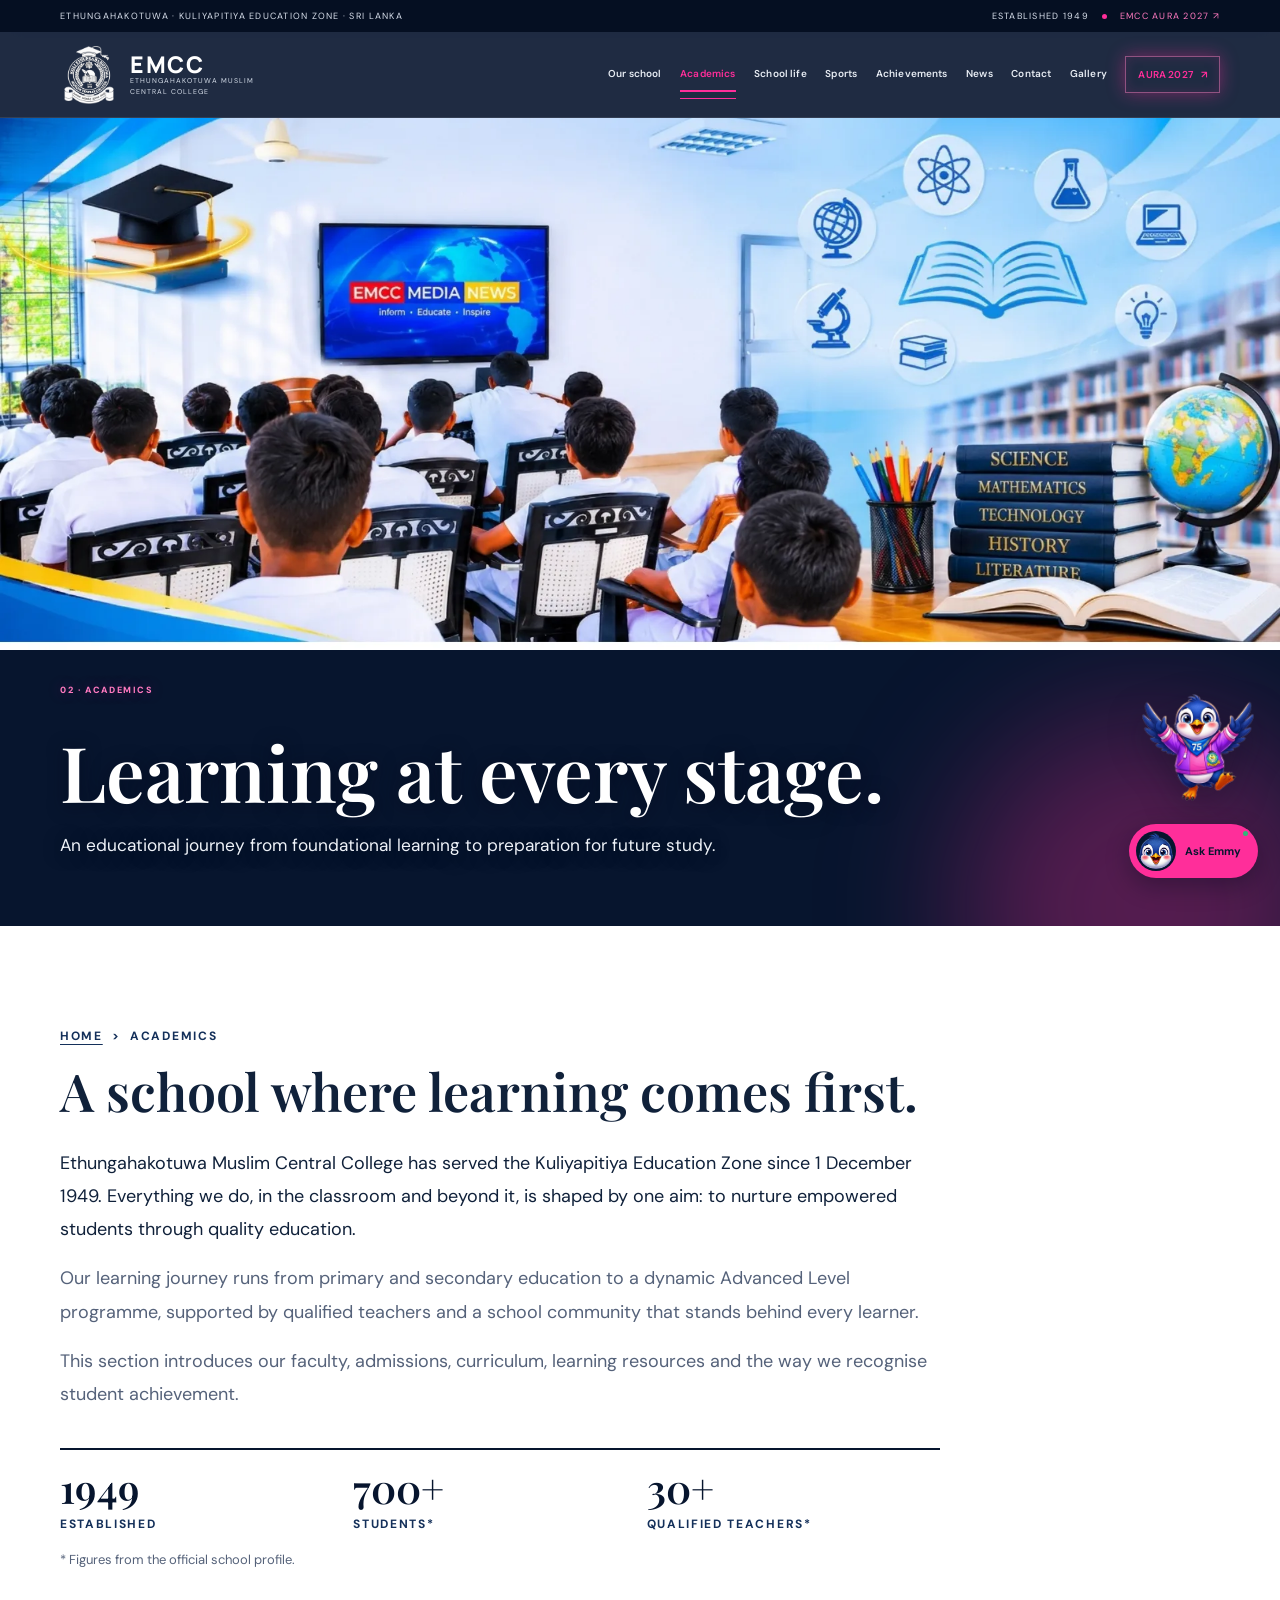
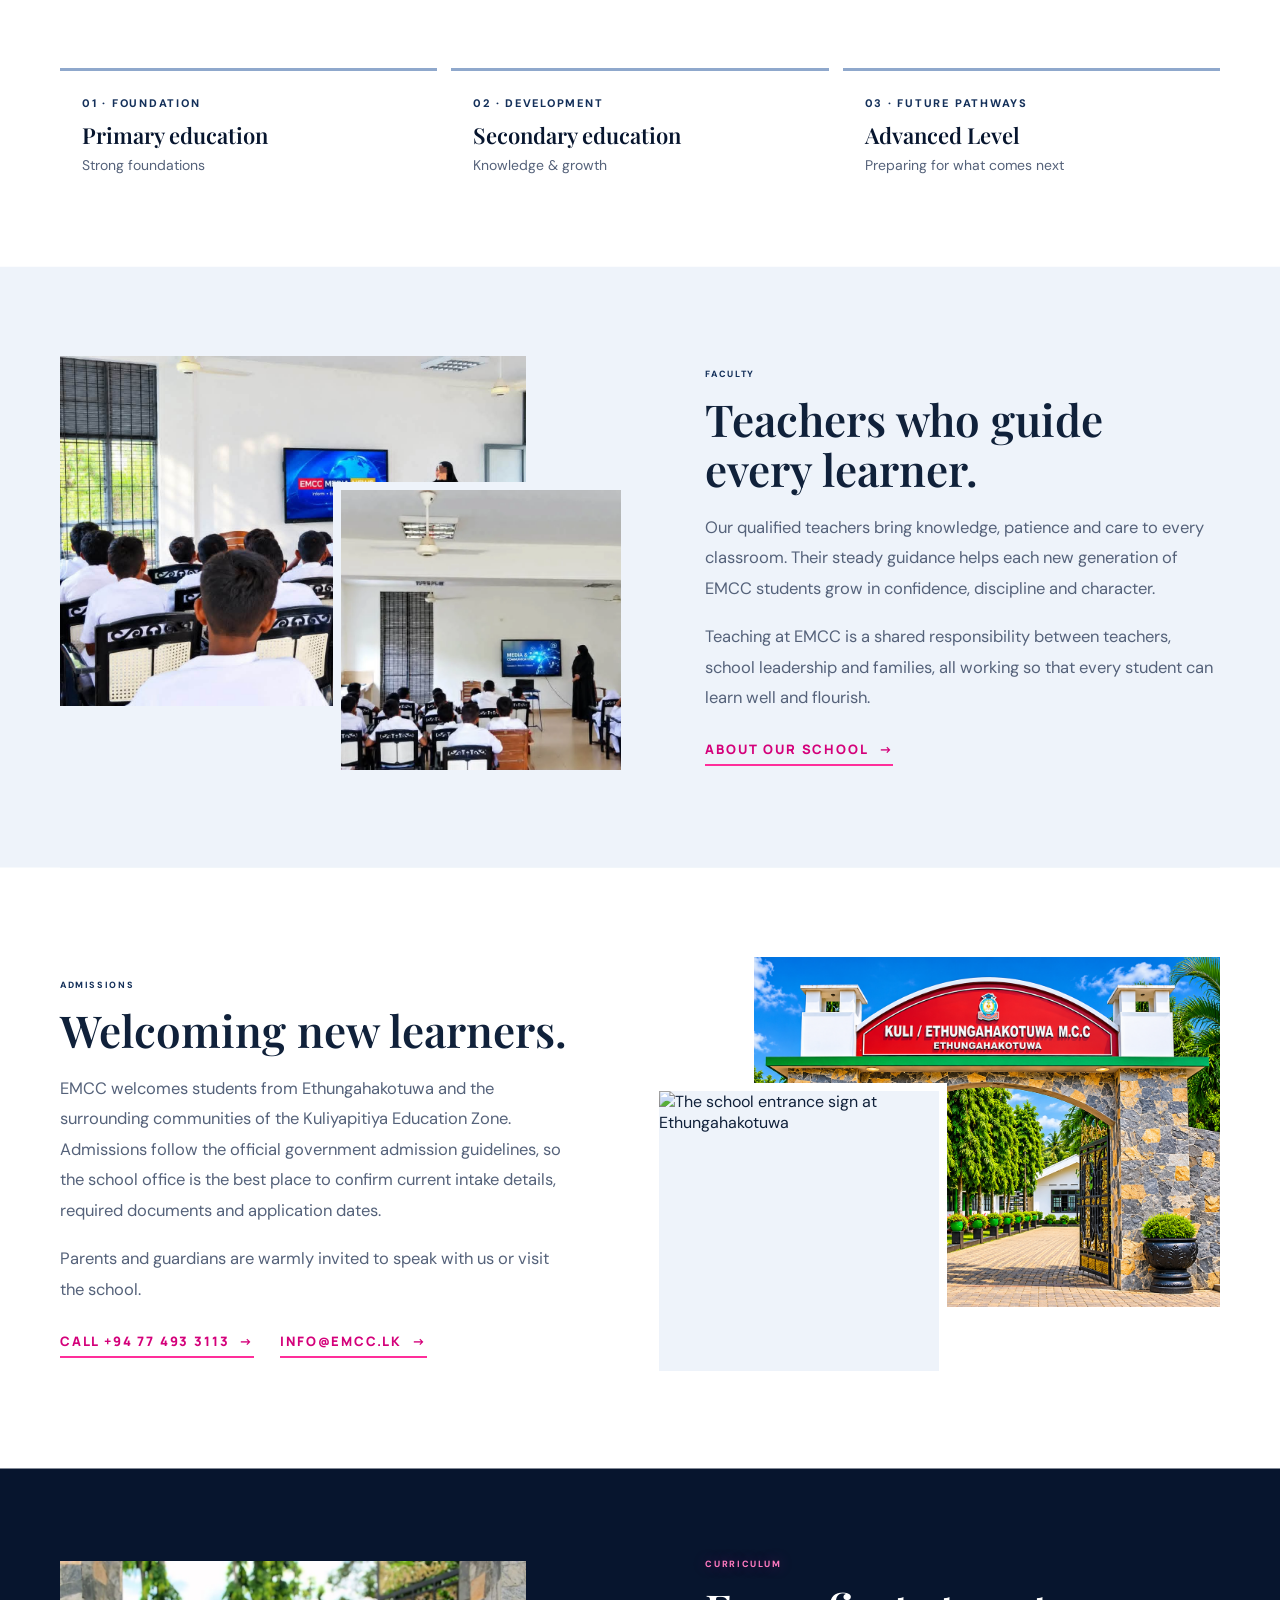
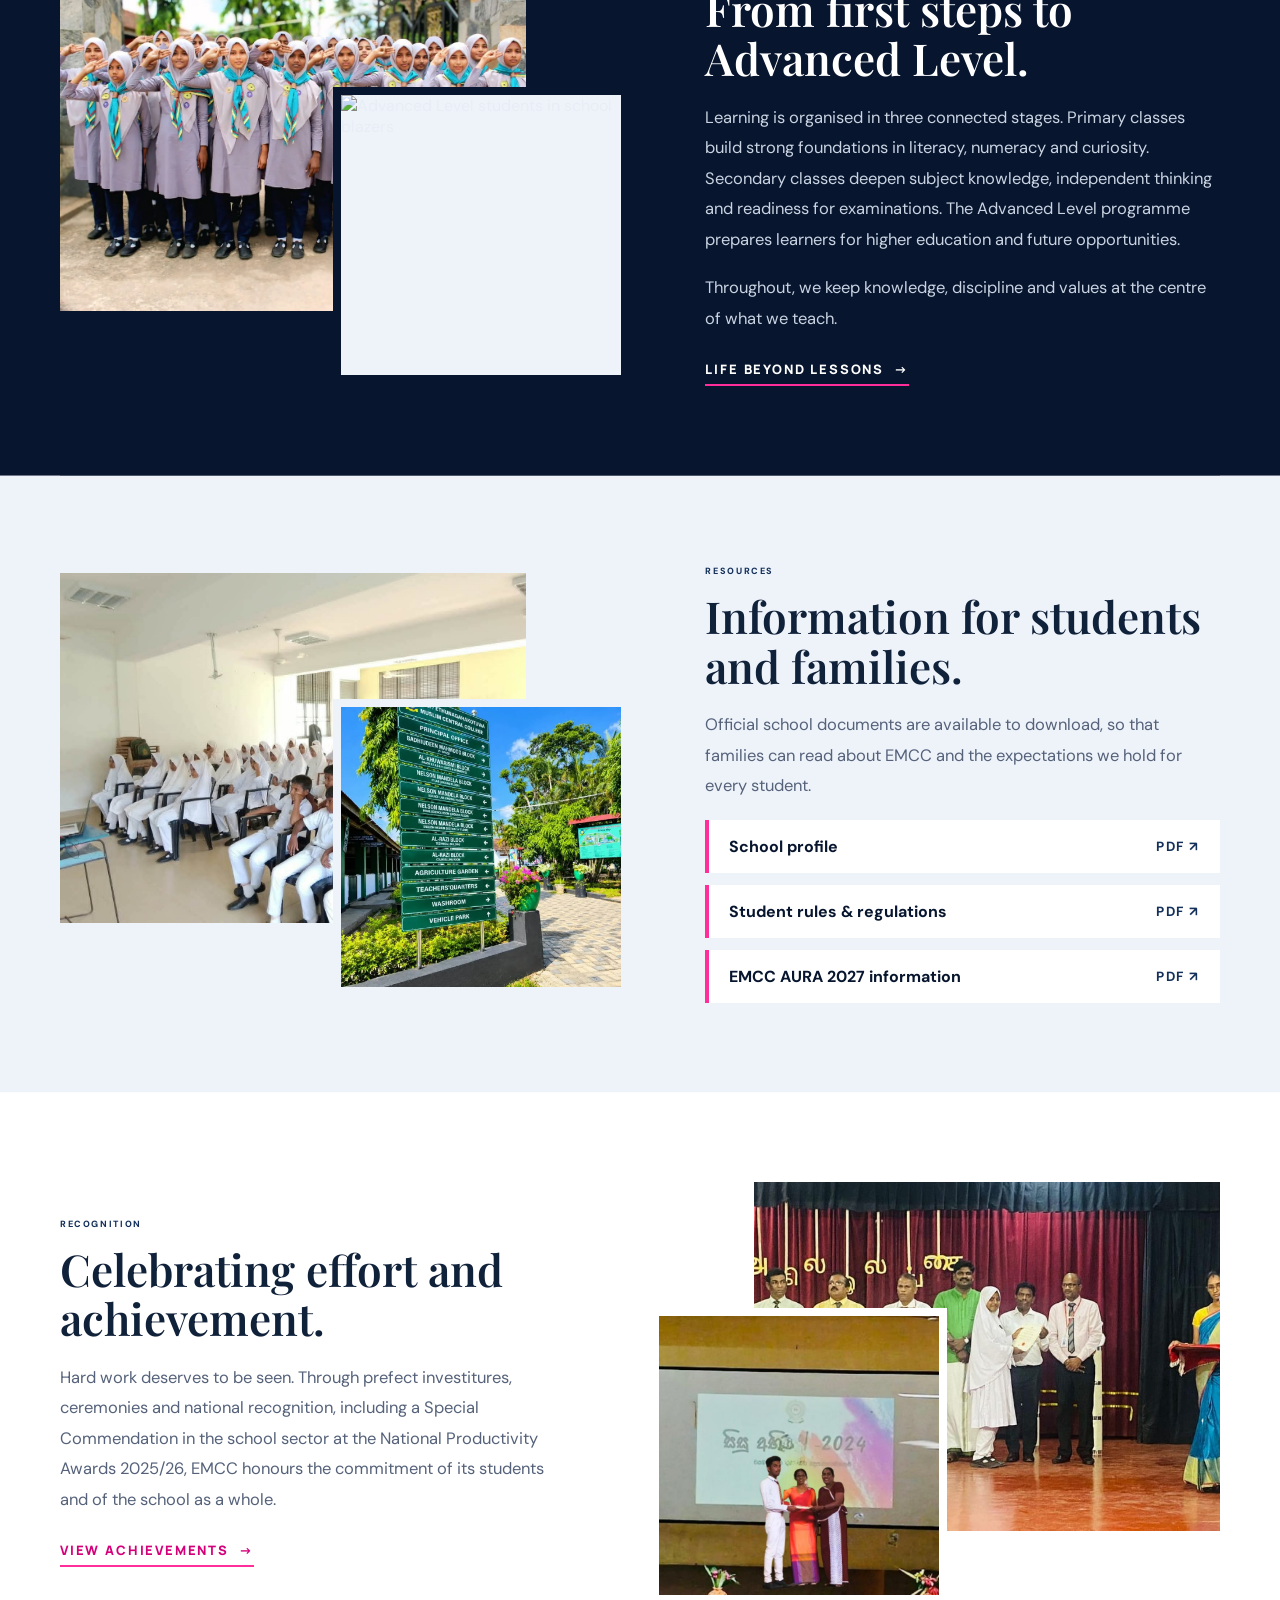
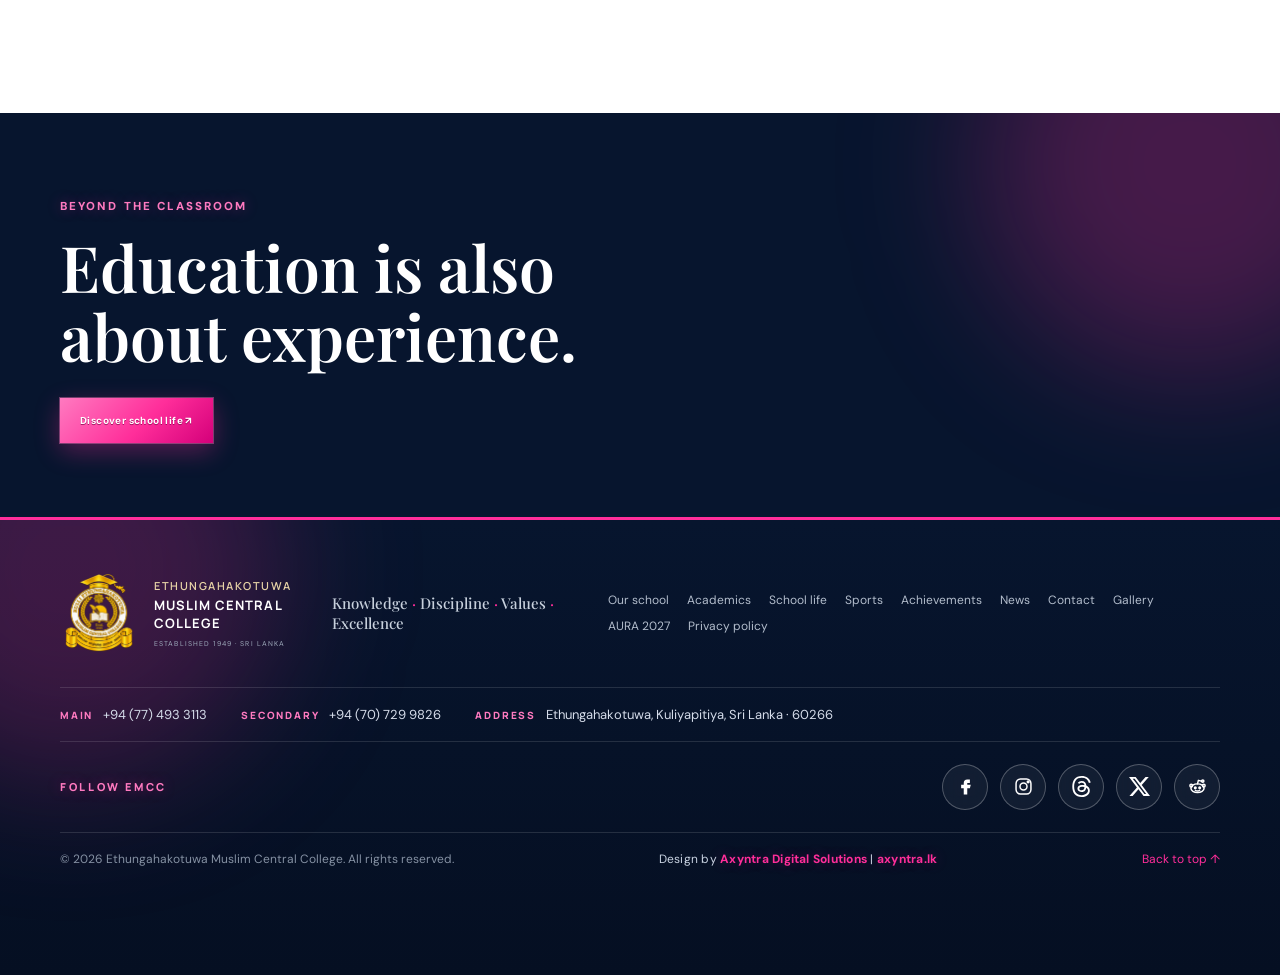
==== commit 754b5f92: "Add files via upload" ====
--- a/academics.html
+++ b/academics.html
@@ -1,7 +1,7 @@
 <!DOCTYPE html>
-<html lang="en"><head><meta charset="utf-8"/><meta content="width=device-width, initial-scale=1" name="viewport"/><meta content="#101b31" name="theme-color"/><meta content="Explore primary, secondary and Advanced Level learning at EMCC, with official student resources." name="description"/><meta content="website" property="og:type"/><meta content="Academics | EMCC" property="og:title"/><meta content="Explore primary, secondary and Advanced Level learning at EMCC, with official student resources." property="og:description"/><meta content="assets/Gallery/school-gateway.webp" property="og:image"/><link href="https://fonts.googleapis.com" rel="preconnect"/><link crossorigin="" href="https://fonts.gstatic.com" rel="preconnect"/><link href="https://fonts.googleapis.com/css2?family=DM+Sans:wght@400;500;600;700&amp;family=Manrope:wght@400;500;600;700;800&amp;family=Playfair+Display:wght@500;600;700&amp;display=swap" rel="stylesheet"/><link href="styles.css" rel="stylesheet"/><link href="pages.css" rel="stylesheet"/><link href="assets/school-crest-white.webp" rel="icon" type="image/webp"/><title>Academics | Ethungahakotuwa Muslim Central College</title><link rel="stylesheet" href="theme.css"><link rel="stylesheet" href="royal.css">
+<html lang="en"><head><meta charset="utf-8"/><meta content="width=device-width, initial-scale=1" name="viewport"/><meta content="#101b31" name="theme-color"/><meta content="Explore primary, secondary and Advanced Level learning at EMCC, with official student resources." name="description"/><meta content="website" property="og:type"/><meta content="Academics | EMCC" property="og:title"/><meta content="Explore primary, secondary and Advanced Level learning at EMCC, with official student resources." property="og:description"/><meta content="assets/Gallery/school-gateway.webp" property="og:image"/><link href="https://fonts.googleapis.com" rel="preconnect"/><link crossorigin="" href="https://fonts.gstatic.com" rel="preconnect"/><link href="https://fonts.googleapis.com/css2?family=DM+Sans:wght@400;500;600;700&amp;family=Manrope:wght@400;500;600;700;800&amp;family=Playfair+Display:wght@500;600;700&amp;display=swap" rel="stylesheet"/><link href="styles.css" rel="stylesheet"/><link href="pages.css" rel="stylesheet"/><link href="assets/school-crest-white.webp" rel="icon" type="image/webp"/><title>Academics | Ethungahakotuwa Muslim Central College</title><link rel="stylesheet" href="theme.css"><link rel="stylesheet" href="royal.css"><link rel="stylesheet" href="upgrade.css">
 </head><body id="top"><a class="skip-link" href="#main">Skip to content</a><div class="topline"><span>ETHUNGAHAKOTUWA · KULIYAPITIYA EDUCATION ZONE · SRI LANKA</span><span class="topline-right">ESTABLISHED 1949 <i></i> <a href="aura-2027.html">EMCC AURA 2027 ↗</a></span></div>
-<header class="site-header"><a aria-label="EMCC home" class="brand" href="index.html"><img alt="EMCC school crest" src="assets/school-crest-white.webp"/><span><b>EMCC</b><small>ETHUNGAHAKOTUWA MUSLIM<br/>CENTRAL COLLEGE</small></span></a><button aria-controls="primary-nav" aria-expanded="false" aria-label="Open navigation" class="menu-toggle"><span></span><span></span></button><nav aria-label="Main navigation" class="nav" id="primary-nav"><a href="our-school.html">Our school</a><a href="academics.html">Academics</a><a href="school-life.html">School life</a><a href="sports.html">Sports</a><a href="achievements.html">Achievements</a><a href="news-events.html">News &amp; events</a><a href="gallery.html">Gallery</a><a class="nav-aura" href="aura-2027.html">AURA 2027 <span>↗</span></a></nav></header><main id="main">
+<header class="site-header"><a aria-label="EMCC home" class="brand" href="index.html"><img alt="EMCC school crest" src="assets/school-crest-white.webp"/><span><b>EMCC</b><small>ETHUNGAHAKOTUWA MUSLIM<br/>CENTRAL COLLEGE</small></span></a><button aria-controls="primary-nav" aria-expanded="false" aria-label="Open navigation" class="menu-toggle"><span></span><span></span></button><nav aria-label="Main navigation" class="nav" id="primary-nav"><a href="our-school.html">Our school</a><a href="academics.html">Academics</a><a href="school-life.html">School life</a><a href="sports.html">Sports</a><a href="achievements.html">Achievements</a><a href="news-events.html">News</a><a href="contact.html">Contact</a><a href="gallery.html">Gallery</a><a class="nav-aura" href="aura-2027.html">AURA 2027 <span>↗</span></a></nav></header><main id="main">
 <section class="subhero" style="--subhero-image:url('assets/Banner%20M/Academic.webp');--subhero-mobile-image:url('assets/Banner%20M/Responsible Academic.webp')">
 <div class="wrap subhero-inner"><div class="section-kicker light">02 · ACADEMICS</div><h1>Learning at every stage.</h1><p>An educational journey from foundational learning to preparation for future study.</p></div></section>
 
@@ -47,4 +47,4 @@
 <div class="rc-copy"><div class="section-kicker">RECOGNITION</div><h2>Celebrating effort and achievement.</h2><p>Hard work deserves to be seen. Through prefect investitures, ceremonies and national recognition, including a Special Commendation in the school sector at the National Productivity Awards 2025/26, EMCC honours the commitment of its students and of the school as a whole.</p><div class="rc-links"><a class="rc-link" href="achievements.html">View achievements <span>→</span></a></div></div></div></section>
 
 <section class="page-cta"><div class="wrap"><p>BEYOND THE CLASSROOM</p><h2>Education is also<br>about experience.</h2><a class="btn btn-gold" href="school-life.html">Discover school life ↗</a></div></section>
-</main><button aria-label="Chat with Emmy" class="chat-launcher" id="chatLauncher"><img alt="" src="assets/Mascot/emmy-head-t.webp"/><span>Ask Emmy</span><i></i></button><aside aria-hidden="true" aria-label="Emmy AI assistant" class="chat-panel" id="chatPanel"><div class="chat-head"><img alt="" src="assets/Mascot/emmy-head-t.webp"/><div><b>EMMY</b><small>EMCC virtual assistant</small></div><button aria-label="Close chat" id="chatClose">×</button></div><div class="chat-messages" id="chatMessages"><div class="bot-message">Assalamu Alaikum! 👋 I'm Emmy, your EMCC assistant. Ask me about our school or AURA 2027.</div><div class="quick-questions"><button>When is AURA 2027?</button><button>Where is the school?</button><button>Tell me about EMCC</button></div></div><form class="chat-form" id="chatForm"><input aria-label="Your question" autocomplete="off" id="chatInput" placeholder="Ask Emmy a question…" required=""/><button aria-label="Send message">➤</button></form><div class="chat-foot">Emmy answers from verified school information. For anything else, please contact the school office.</div></aside><script defer="" src="chat-widget.js"></script><img alt="Aura mascot" class="aura-mascot-float" decoding="async" loading="lazy" src="assets/Mascot/emmy-flying-t.webp"/><footer class="site-footer"><div class="wrap footer-main"><div class="footer-brand"><img alt="EMCC gold school crest" src="assets/school-crest-gold.webp"/><div><b>ETHUNGAHAKOTUWA</b><strong>MUSLIM CENTRAL COLLEGE</strong><small>ESTABLISHED 1949 · SRI LANKA</small></div></div><div class="footer-motto">Knowledge <i>·</i> Discipline <i>·</i> Values <i>·</i> Excellence</div><div class="footer-nav"><a href="our-school.html">Our school</a><a href="academics.html">Academics</a><a href="school-life.html">School life</a><a href="sports.html">Sports</a><a href="achievements.html">Achievements</a><a href="news-events.html">News &amp; events</a><a href="gallery.html">Gallery</a><a href="aura-2027.html">AURA 2027</a><a href="privacy.html">Privacy policy</a></div></div><div class="wrap footer-bottom"><span>© <span class="current-year"></span> Ethungahakotuwa Muslim Central College. All rights reserved.</span><a href="#top">Back to top ↑</a></div></footer><script defer="" src="pages.js"></script><script src="mascot.js" defer></script></body></html>+</main><button aria-label="Chat with Emmy" class="chat-launcher" id="chatLauncher"><img alt="" src="assets/Mascot/emmy-head-t.webp"/><span>Ask Emmy</span><i></i></button><aside aria-hidden="true" aria-label="Emmy AI assistant" class="chat-panel" id="chatPanel"><div class="chat-head"><img alt="" src="assets/Mascot/emmy-head-t.webp"/><div><b>EMMY</b><small>EMCC virtual assistant</small></div><button aria-label="Close chat" id="chatClose">×</button></div><div class="chat-messages" id="chatMessages"><div class="bot-message">Assalamu Alaikum! 👋 I'm Emmy, your EMCC assistant. Ask me about our school or AURA 2027.</div><div class="quick-questions"><button>When is AURA 2027?</button><button>Where is the school?</button><button>Tell me about EMCC</button></div></div><form class="chat-form" id="chatForm"><input aria-label="Your question" autocomplete="off" id="chatInput" placeholder="Ask Emmy a question…" required=""/><button aria-label="Send message">➤</button></form><div class="chat-foot">Emmy answers from verified school information. For anything else, please contact the school office.</div></aside><script defer="" src="chat-widget.js"></script><img alt="Aura mascot" class="aura-mascot-float" decoding="async" loading="lazy" src="assets/Mascot/emmy-flying-t.webp"/><footer class="site-footer"><div class="wrap footer-main"><div class="footer-brand"><img src="assets/school-crest-gold.webp" alt="EMCC gold school crest"><div><b>ETHUNGAHAKOTUWA</b><strong>MUSLIM CENTRAL COLLEGE</strong><small>ESTABLISHED 1949 · SRI LANKA</small></div></div><div class="footer-motto">Knowledge <i>·</i> Discipline <i>·</i> Values <i>·</i> Excellence</div><div class="footer-nav"><a href="our-school.html">Our school</a><a href="academics.html">Academics</a><a href="school-life.html">School life</a><a href="sports.html">Sports</a><a href="achievements.html">Achievements</a><a href="news-events.html">News</a><a href="contact.html">Contact</a><a href="gallery.html">Gallery</a><a href="aura-2027.html">AURA 2027</a><a href="privacy.html">Privacy policy</a></div></div><div class="wrap footer-contact"><a href="tel:+94774933113"><b>Main</b> +94 (77) 493 3113</a><a href="tel:+94707299826"><b>Secondary</b> +94 (70) 729 9826</a><a href="https://www.google.com/maps/place/Kuli%2FEthungahakotuwa+Muslim+Centerl+College/@7.400384,80.0364067,16z/data=!4m10!1m2!2m1!1sKuli%2FEthungahakotuwa+Muslim+Centerl+College!3m6!1s0x3ae2d08b5b11f65b:0x762022c1cf31a4d7!8m2!3d7.4001712!4d80.0373497!15sCitLdWxpL0V0aHVuZ2FoYWtvdHV3YSBNdXNsaW0gQ2VudHJhbCBDb2xsZWdlkgERZ292ZXJubWVudF9zY2hvb2zgAQA!16s%2Fg%2F11b5z_q0w5?entry=ttu&amp;g_ep=EgoyMDI2MTExNy4wIKXMDSoASAFQAw%3D%3D" target="_blank" rel="noopener"><b>Address</b> Ethungahakotuwa, Kuliyapitiya, Sri Lanka · 60266</a></div><div class="wrap footer-social-row"><span class="fs-label">FOLLOW EMCC</span><div class="fs-icons"><a href="https://www.facebook.com/share/1A5jmkpmfi/" target="_blank" rel="noopener" aria-label="EMCC on Facebook" title="Facebook"><svg viewBox="0 0 24 24" aria-hidden="true" fill="currentColor" stroke="none"><path d="M14 8h3V4h-3a4 4 0 00-4 4v2H7v4h3v7h4v-7h3l1-4h-4V8z"/></svg></a><a href="https://www.instagram.com/emcc.lk/" target="_blank" rel="noopener" aria-label="EMCC on Instagram" title="Instagram"><svg viewBox="0 0 24 24" aria-hidden="true" fill="none" stroke="currentColor" stroke-width="1.7" stroke-linecap="round" stroke-linejoin="round"><rect x="3.5" y="3.5" width="17" height="17" rx="5"/><circle cx="12" cy="12" r="4"/><circle cx="17.3" cy="6.7" r="1" fill="currentColor"/></svg></a><a href="https://www.threads.com/@emcc.lk" target="_blank" rel="noopener" aria-label="EMCC on Threads" title="Threads"><svg viewBox="0 0 24 24" aria-hidden="true" fill="currentColor" stroke="none"><path d="M12.186 24h-.007c-3.581-.024-6.334-1.205-8.184-3.509C2.35 18.44 1.5 15.586 1.472 12.01v-.017c.03-3.579.879-6.43 2.525-8.482C5.845 1.205 8.6.024 12.18 0h.014c2.746.02 5.043.725 6.826 2.098 1.677 1.29 2.858 3.13 3.509 5.467l-2.04.569c-1.104-3.96-3.898-5.984-8.304-6.015-2.91.022-5.11.936-6.54 2.717C4.307 6.504 3.616 8.914 3.589 12c.027 3.086.718 5.496 2.057 7.164 1.43 1.783 3.631 2.698 6.54 2.717 2.623-.02 4.358-.631 5.8-2.045 1.647-1.613 1.618-3.593 1.09-4.798-.31-.71-.873-1.3-1.634-1.75-.192 1.352-.622 2.446-1.284 3.272-.886 1.102-2.14 1.704-3.73 1.79-1.202.065-2.361-.218-3.259-.801-1.063-.689-1.685-1.74-1.752-2.964-.065-1.19.408-2.285 1.33-3.082.88-.76 2.119-1.207 3.583-1.291a13.853 13.853 0 0 1 3.02.142c-.126-.742-.375-1.332-.75-1.757-.513-.586-1.308-.883-2.359-.89h-.029c-.844 0-1.992.232-2.721 1.32L7.734 7.847c.98-1.454 2.568-2.256 4.478-2.256h.044c3.194.02 5.097 1.975 5.287 5.388.108.046.216.094.321.142 1.49.7 2.58 1.761 3.154 3.07.797 1.82.871 4.79-1.548 7.158-1.85 1.81-4.094 2.628-7.277 2.65Zm1.003-11.69c-.242 0-.487.007-.739.021-1.836.103-2.98.946-2.916 2.143.067 1.256 1.452 1.839 2.784 1.767 1.224-.065 2.818-.543 3.086-3.71a10.5 10.5 0 0 0-2.215-.221z"/></svg></a><a href="https://x.com/home" target="_blank" rel="noopener" aria-label="EMCC on X (Twitter)" title="X (Twitter)"><svg viewBox="0 0 24 24" aria-hidden="true" fill="currentColor" stroke="none"><path d="M18.901 1.153h3.68l-8.04 9.19L24 22.846h-7.406l-5.8-7.584-6.638 7.584H.474l8.6-9.83L0 1.154h7.594l5.243 6.932ZM17.61 20.644h2.039L6.486 3.24H4.298Z"/></svg></a><a href="https://www.reddit.com/user/EMCC_LK/" target="_blank" rel="noopener" aria-label="EMCC on Reddit" title="Reddit"><svg viewBox="0 0 24 24" aria-hidden="true" fill="none" stroke="currentColor" stroke-width="1.7" stroke-linecap="round" stroke-linejoin="round"><ellipse cx="12" cy="14" rx="7.5" ry="5"/><circle cx="9.5" cy="13.5" r=".9" fill="currentColor"/><circle cx="14.5" cy="13.5" r=".9" fill="currentColor"/><path d="M9.5 16.3c1.4 1 3.6 1 5 0M12 9l1-4 4 1"/><circle cx="18" cy="5.8" r="1.3"/><circle cx="4.8" cy="11" r="1.5"/><circle cx="19.2" cy="11" r="1.5"/></svg></a></div></div><div class="wrap footer-bottom"><span>© <span class="current-year" id="year"></span> Ethungahakotuwa Muslim Central College. All rights reserved.</span><span class="footer-credit">Design by <a href="https://axyntra.lk" target="_blank" rel="noopener">Axyntra Digital Solutions</a> | <a href="https://axyntra.lk" target="_blank" rel="noopener">axyntra.lk</a></span><a href="#top" class="to-top">Back to top ↑</a></div></footer><script defer="" src="pages.js"></script><script src="mascot.js" defer></script></body></html>
--- a/styles.css
+++ b/styles.css
@@ -1,4 +1,4 @@
- :root{--navy:#101b31;--navy2:#172742;--gold:#d7b36e;--gold2:#b98f4c;--ink:#172238;--muted:#687386;--paper:#f7f5f0;--line:#e7e2d8;--serif:"Playfair Display",Georgia,serif;--sans:"DM Sans",Arial,sans-serif;--display:"Manrope",Arial,sans-serif}*{box-sizing:border-box}html{scroll-behavior:smooth;scroll-padding-top:88px}body{margin:0;color:var(--ink);font-family:var(--sans);-webkit-font-smoothing:antialiased}img{max-width:100%;display:block}a{color:inherit;text-decoration:none}.wrap{width:min(1160px,calc(100% - 64px));margin:auto}.skip-link{position:absolute;left:-999px;top:10px;background:white;padding:12px;z-index:100}.skip-link:focus{left:10px}.topline{height:32px;padding:0 max(32px,calc((100% - 1160px)/2));background:#0b1425;color:#b7c0ce;display:flex;align-items:center;justify-content:space-between;font-size:9px;letter-spacing:.14em}.topline-right{display:flex;align-items:center;gap:13px}.topline i,.eyebrow span{width:5px;height:5px;border-radius:50%;background:var(--gold);display:inline-block}.topline a{color:var(--gold)}.site-header{height:86px;background:var(--navy);color:white;display:flex;align-items:center;justify-content:space-between;padding:0 max(32px,calc((100% - 1160px)/2));position:sticky;top:0;z-index:50;border-bottom:1px solid #ffffff12;transition:box-shadow .25s}.site-header.scrolled{box-shadow:0 12px 30px #07132630}.brand{display:flex;align-items:center;gap:11px;min-width:240px}.brand img{width:52px;height:52px;object-fit:contain;filter:none}.brand b{font:800 22px var(--display);letter-spacing:.08em;display:block}.brand small{font-size:7px;letter-spacing:.13em;line-height:1.5;color:#d0d6df;display:block}.nav{display:flex;align-items:center;gap:clamp(13px,2vw,27px);font-size:11px;font-weight:600;color:#e0e5ed}.nav a{transition:color .2s}.nav a:hover{color:var(--gold)}.nav-aura{border:1px solid #d7b36e80;padding:12px 15px;color:var(--gold)!important}.nav-aura span{margin-left:8px}.menu-toggle{display:none;background:none;border:0;color:white}.hero{position:relative;min-height:690px;display:flex;align-items:center;background:var(--navy);color:white;overflow:hidden}.hero-image,.hero-shade{position:absolute;inset:0}.hero-image{background:url('assets/Gallery/school-gateway.webp') center 48%/cover no-repeat;opacity:.54}.hero-shade{background:linear-gradient(90deg,#0b1529 0%,#101b31eF 38%,#101b31a6 72%,#101b3140 100%),linear-gradient(0deg,#101b31b8,transparent 55%)}.hero-inner{position:relative;z-index:2;display:flex;align-items:center;justify-content:space-between;min-height:690px;padding-top:28px;padding-bottom:70px}.hero-copy{max-width:720px}.eyebrow,.overline{font-size:9px;letter-spacing:.2em;font-weight:700}.eyebrow{display:flex;align-items:center;gap:10px;color:#e5d5b4}.hero-crest{width:76px;height:76px;object-fit:contain;filter:none;margin:24px 0 12px}.hero h1,.section h2,.section-heading h2,.aura h2,.contact-section h2,.resources-inner h2{font:600 clamp(48px,6vw,76px)/1.1 var(--serif);letter-spacing:-.035em;margin:0}.hero h1 em,.section h2 em,.section-heading h2 em,.aura h2 em,.contact-section h2 em,.resources-inner h2 em{font-weight:500;color:var(--gold);font-style:italic}.hero-copy>p{max-width:570px;color:#d2d8e2;font-size:14px;line-height:1.9;margin:22px 0 27px}.hero-actions{display:flex;gap:12px;flex-wrap:wrap}.btn{display:inline-flex;align-items:center;gap:24px;padding:16px 20px;font-size:10px;letter-spacing:.04em;font-weight:700;transition:transform .2s,background .2s}.btn:hover{transform:translateY(-3px)}.btn-gold{background:var(--gold);color:#17233a}.btn-gold:hover{background:#e7c989}.btn-ghost{border:1px solid #ffffff80;color:white}.hero-foot{display:flex;align-items:center;gap:12px;margin-top:58px;color:#b9c3d1;font-size:8px;letter-spacing:.18em}.gold-rule{width:35px;height:1px;background:var(--gold)}.hero-side-note{align-self:flex-end;display:flex;align-items:center;gap:14px;margin-bottom:25px;border-left:1px solid #d7b36e80;padding-left:20px}.hero-side-note b{font:500 44px var(--serif);color:var(--gold)}.hero-side-note span{font-size:8px;line-height:1.7;letter-spacing:.16em;color:#e0e5ed}.hero-scroll{position:absolute;right:max(32px,calc((100% - 1160px)/2));bottom:27px;color:#d5dbe4;font-size:8px;letter-spacing:.17em}.hero-scroll span{color:var(--gold);margin-left:12px}.quick-facts{background:#fff;border-bottom:1px solid var(--line)}.facts-grid{display:grid;grid-template-columns:repeat(4,1fr);align-items:center;padding:27px 0}.facts-grid>div{padding:4px 30px;border-right:1px solid var(--line)}.facts-grid>div:first-child{padding-left:0}.facts-grid>div:nth-child(3){border:0}.facts-grid b{font:600 34px var(--serif);display:block;color:var(--navy)}.facts-grid b span{color:var(--gold2)}.facts-grid>div>span{font-size:10px;color:var(--muted)}.facts-grid .facts-note{border:0;padding-right:0}.facts-note span{font-size:9px;line-height:1.6;display:block}.section{padding:100px 0}.section-kicker{font-size:9px;letter-spacing:.18em;font-weight:700;color:#7e8795;margin-bottom:36px}.section-kicker span{color:var(--gold2);padding:0 5px}.section-kicker.light{color:#bfc8d5}.intro-grid,.section-heading{display:grid;grid-template-columns:1.1fr .9fr;gap:70px;align-items:end}.overline{color:#9b7a48;margin:0 0 17px}.about h2,.section-heading h2{font-size:clamp(39px,4.4vw,57px);color:var(--navy)}.intro-text{font-size:13px;line-height:1.95;color:#657083}.intro-text p{margin:0 0 15px}.text-link{display:inline-block;margin-top:8px;color:#9a753d;font-size:11px;font-weight:700}.text-link span{margin-left:10px}.identity-grid{display:grid;grid-template-columns:repeat(3,1fr);gap:14px;margin-top:60px}.identity-card{min-height:190px;padding:27px;background:#f4f1ea;border:1px solid #eee9df}.identity-card .identity-symbol{font-size:23px;color:#b58d50;display:block;margin-bottom:20px}.identity-card small{font-size:8px;letter-spacing:.18em;color:#8b7654;font-weight:700}.identity-card h3{font:500 21px/1.4 var(--serif);max-width:290px;margin:11px 0 0}.identity-dark{background:var(--navy);color:white;border-color:var(--navy)}.identity-dark h3{color:#fff}.academics{background:var(--navy);color:white;padding:92px 0 85px}.academics .section-kicker{margin-bottom:36px}.section-heading{grid-template-columns:1fr .72fr;margin-bottom:44px}.section-heading h2{color:white}.section-heading>p{font-size:12px;line-height:1.9;color:#bfc8d5;margin:0 0 7px}.gold{color:var(--gold)}.academic-grid{display:grid;grid-template-columns:repeat(3,1fr);gap:12px}.academic-card{min-height:365px;padding:25px;display:flex;flex-direction:column;justify-content:space-between;background-size:cover;background-position:center;position:relative;isolation:isolate;overflow:hidden}.academic-card:before{content:"";position:absolute;inset:0;z-index:-1;background:linear-gradient(0deg,#0b1528ed 0%,#0b152899 54%,#0b152830 100%)}.academic-primary{background-image:url('assets/Academic/WhatsApp%20Image%202026-11-15%20at%209.42.06%20PMfsdfsdf.webp')}.academic-secondary{background-image:url('assets/Gallery/Secondary.webp')}.academic-advanced{background-image:url('assets/Gallery/advanced-level-education.webp')}.academic-number{font-size:8px;letter-spacing:.17em;color:#f0d59e}.academic-card h3{font:500 28px var(--serif);margin:0 0 10px}.academic-card p{font-size:11px;line-height:1.8;color:#d2d8e2;max-width:290px;margin:0 0 19px}.academic-card a{font-size:10px;color:var(--gold);font-weight:700}.academic-card a span{margin-left:9px}.academic-note,.editorial-note{font-size:9px;color:#9da9ba;margin:17px 0 0}.dark-heading h2{color:var(--navy)}.dark-heading>p{color:#697487}.life-grid{border-top:1px solid var(--line);margin-top:45px;display:grid;grid-template-columns:1fr 1fr}.life-grid article{display:grid;grid-template-columns:44px 1fr 20px;gap:15px;align-items:start;padding:25px 18px 25px 0;border-bottom:1px solid var(--line)}.life-grid article:nth-child(odd){border-right:1px solid var(--line);padding-right:25px}.life-grid article:nth-child(even){padding-left:25px}.life-grid article>span{font:500 14px var(--serif);color:#b58d50}.life-grid h3{font:500 22px var(--serif);margin:0 0 7px}.life-grid p{font-size:11px;line-height:1.8;color:#6e7889;margin:0;max-width:390px}.life-grid article>b{font-size:13px;color:#ad8951}.editorial-note{color:#8b94a2}.achievement-section{background:#f1eee7;padding:92px 0}.achievement-section .section-heading{margin-bottom:35px}.achievement-grid{display:grid;grid-template-columns:repeat(3,1fr);gap:13px}.achievement-grid article{background:#fff;padding:28px;min-height:265px;border:1px solid #ebe6dd}.achievement-icon{font-size:22px;color:#b58d50;display:block;margin-bottom:25px}.achievement-grid small{font-size:8px;letter-spacing:.16em;color:#a17e48;font-weight:700}.achievement-grid h3{font:500 23px var(--serif);margin:12px 0}.achievement-grid p{font-size:11px;line-height:1.8;color:#697487;min-height:55px}.achievement-grid article>em{font-style:normal;font-size:9px;color:#969eaa}.achievement-banner{display:flex;align-items:center;justify-content:space-between;gap:15px;background:var(--navy);color:white;padding:25px 30px;margin-top:16px}.achievement-banner>span{font-size:8px;letter-spacing:.17em;color:var(--gold)}.achievement-banner b{font:500 19px var(--serif)}.achievement-banner i{color:var(--gold);font-style:normal}.achievement-banner a{font-size:10px;color:var(--gold);font-weight:700}.news-section{padding-bottom:105px}.news-grid{display:grid;grid-template-columns:1.35fr .65fr;gap:14px}.news-feature{display:grid;grid-template-columns:.75fr 1fr;background:#f4f1ea;min-height:270px}.news-photo{background:var(--navy);display:grid;place-items:center;padding:30px}.news-photo img{width:190px;height:190px;object-fit:contain}.news-content{padding:35px}.news-tag{font-size:8px;letter-spacing:.16em;color:#9d7b49;font-weight:700}.news-content h3{font:600 31px var(--serif);margin:15px 0 8px}.news-content p,.news-placeholder p{font-size:11px;line-height:1.8;color:#6e7889}.news-content a{display:inline-block;margin-top:12px;color:#9d7b49;font-size:10px;font-weight:700}.news-placeholder{border:1px solid var(--line);padding:28px;display:flex;flex-direction:column;align-items:flex-start;justify-content:center}.placeholder-mark{font-size:25px;color:#b58d50;margin-bottom:20px}.news-placeholder small{font-size:8px;letter-spacing:.16em;color:#9d7b49;font-weight:700}.news-placeholder h3{font:500 22px var(--serif);margin:11px 0 0}.placeholder-status{font-size:8px;letter-spacing:.1em;color:#929aa7;margin-top:14px}.aura{position:relative;overflow:hidden;background:#0d192e;color:white;padding:86px 0 0;isolation:isolate}.aura:before{content:"";position:absolute;inset:0;z-index:-2;background:radial-gradient(ellipse at 78% 32%,#273c5b 0,transparent 40%),linear-gradient(135deg,#101d34,#0a1426)}.aura-glow{position:absolute;z-index:-1;border-radius:50%;filter:blur(1px);pointer-events:none}.aura-glow-one{width:500px;height:500px;right:-180px;top:-200px;background:radial-gradient(circle,#d6b16b24,transparent 70%)}.aura-glow-two{width:400px;height:400px;left:-220px;bottom:0;background:radial-gradient(circle,#4b6b9833,transparent 70%)}.aura-inner{position:relative;z-index:2}.aura-heading{display:flex;align-items:center;justify-content:space-between}.aura-heading .section-kicker{margin-bottom:25px}.aura-heading>img{width:100px;height:100px;object-fit:contain}.aura-main{display:grid;grid-template-columns:1.15fr .85fr;gap:40px;align-items:center;padding:35px 0 55px}.aura-wordmark{font:600 19px var(--serif);letter-spacing:.1em}.aura-wordmark b{color:var(--gold)}.aura-wordmark span{font:700 10px var(--display);color:#e4c988;margin-left:6px}.aura h2{font-size:clamp(44px,5vw,65px);margin:18px 0}.aura-copy>p{max-width:540px;color:#c2ccda;font-size:12px;line-height:1.9}.aura-date{display:flex;align-items:center;gap:14px;color:var(--gold);margin:25px 0}.aura-date strong{font:600 49px var(--serif)}.aura-date span{font-size:9px;letter-spacing:.17em;line-height:1.5}.aura-character{display:flex;align-items:center;justify-content:center;flex-direction:column;min-height:360px}.aura-character img{width:min(340px,100%);height:300px;object-fit:contain;filter:drop-shadow(0 18px 35px #0005)}.aura-character>div{text-align:center;margin-top:5px}.aura-character b,.aura-character span{display:block}.aura-character b{font:500 20px var(--serif);color:var(--gold)}.aura-character span{font-size:9px;color:#b9c5d4;margin-top:5px}.countdown-panel{border-top:1px solid #ffffff28;border-bottom:1px solid #ffffff28;padding:24px 0;display:flex;justify-content:space-between;align-items:center;gap:25px}.countdown-panel small{font-size:8px;letter-spacing:.18em;color:var(--gold)}.countdown-panel h3{font:500 21px var(--serif);margin:8px 0 0}.countdown{display:flex;gap:9px}.countdown>div{width:76px;text-align:center;padding:10px 4px;background:#ffffff0a;border:1px solid #ffffff20}.countdown b{font:600 27px var(--serif);color:var(--gold);display:block}.countdown span{font-size:8px;text-transform:uppercase;letter-spacing:.12em;color:#c0c9d7}.aura-bottom{display:flex;justify-content:space-between;gap:15px;padding:24px 0;color:#c2ccda;font-size:8px;letter-spacing:.14em}.aura-bottom i{font-style:normal;color:var(--gold);padding:0 6px}.aura-bottom a{color:var(--gold)}.aura-highlights{border-top:1px solid #ffffff20;display:grid;grid-template-columns:repeat(3,1fr);gap:20px;padding:23px 0 27px}.aura-highlights div{display:flex;align-items:center;gap:12px}.aura-highlights span{font:500 12px var(--serif);color:var(--gold)}.aura-highlights b{font:500 14px var(--serif);color:#e0e6ef}.aura-flyer{position:absolute;z-index:4;left:0;top:20%;width:100px;height:100px;opacity:0;pointer-events:none;transform:translate3d(-140px,0,0) rotate(-8deg);will-change:transform,opacity}.aura-flyer img{width:100%;height:100%;object-fit:contain;filter:drop-shadow(0 10px 10px #0005)}.gallery-section{padding-bottom:100px}.gallery-grid{display:grid;grid-template-columns:repeat(4,1fr);gap:12px;margin-top:42px}.gallery-item{border:0;padding:0;background:#eae6de;position:relative;overflow:hidden;cursor:zoom-in;aspect-ratio:4/3}.gallery-item img{width:100%;height:100%;object-fit:cover;transition:transform .5s}.gallery-item:hover img{transform:scale(1.06)}.gallery-item:after{content:"↗";position:absolute;right:10px;bottom:10px;width:28px;height:28px;border-radius:50%;background:#101b31d9;color:white;display:grid;place-items:center;font-size:12px}.gallery-note{font-size:9px;color:#8992a0;margin-top:16px}.resources-section{background:#172641;color:white;padding:65px 0}.resources-inner{display:grid;grid-template-columns:.75fr 1.25fr;gap:60px;align-items:center}.resources-inner h2{font-size:42px}.resource-links{border-top:1px solid #ffffff2b}.resource-links a{display:grid;grid-template-columns:40px 1fr auto;align-items:center;gap:15px;padding:17px 0;border-bottom:1px solid #ffffff2b}.resource-links a>span{color:var(--gold);font:500 13px var(--serif)}.resource-links b{font:500 17px var(--serif)}.resource-links small{font-size:8px;letter-spacing:.12em;color:#b7c2d2}.contact-section{background:#101b31;color:white;padding:85px 0}.contact-inner{display:grid;grid-template-columns:1fr 1fr;gap:70px;align-items:center}.contact-section .section-kicker{margin-bottom:35px}.contact-section h2{font-size:58px}.contact-lead{font-size:12px;line-height:1.9;color:#c0c9d6;max-width:430px;margin-top:20px}.contact-card{background:#fff;color:var(--ink);padding:35px 38px;display:flex;flex-direction:column;align-items:flex-start;gap:12px}.contact-card>small{font-size:8px;letter-spacing:.18em;color:#9b7845;font-weight:700}.contact-card h3{font:600 24px var(--serif);margin:5px 0}.contact-card p{font-size:11px;line-height:1.8;color:#6d7788;margin:0 0 4px}.contact-card>a{font-size:13px;font-weight:700;color:#96713a}.contact-meta{border-top:1px solid var(--line);width:100%;padding-top:14px;margin-top:7px;font-size:9px;line-height:1.8;color:#8992a0}.site-footer{background:#091221;color:white;padding:45px 0 20px}.footer-main{display:flex;align-items:center;justify-content:space-between;gap:24px;padding-bottom:35px}.footer-brand{display:flex;align-items:center;gap:16px}.footer-brand img{width:78px;height:78px;object-fit:contain}.footer-brand b,.footer-brand strong,.footer-brand small{display:block}.footer-brand b{font:600 11px var(--display);letter-spacing:.14em;color:#e8d4a7}.footer-brand strong{font:700 13px var(--display);letter-spacing:.08em;margin-top:3px}.footer-brand small{font-size:7px;letter-spacing:.16em;color:#9da9ba;margin-top:7px}.footer-motto{font:500 15px var(--serif);color:#c7d0dc}.footer-motto i{font-style:normal;color:var(--gold)}.footer-nav{display:flex;gap:16px;flex-wrap:wrap;font-size:9px;color:#c5cfdd}.footer-nav a:hover,.footer-bottom a:hover{color:var(--gold)}.footer-bottom{border-top:1px solid #ffffff20;padding-top:18px;display:flex;justify-content:space-between;color:#8591a3;font-size:9px}.footer-bottom a{color:var(--gold)}.lightbox{display:none;position:fixed;inset:0;background:#050b16ed;z-index:100;align-items:center;justify-content:center;flex-direction:column;padding:55px 25px 25px}.lightbox.open{display:flex}.lightbox img{max-width:min(100%,1100px);max-height:78vh;object-fit:contain}.lightbox p{color:#e2e6ed;font-size:11px}.lightbox button{position:absolute;right:25px;top:15px;background:none;border:0;color:white;font-size:38px;cursor:pointer}.chat-launcher{position:fixed;right:22px;bottom:22px;z-index:80;border:0;border-radius:50px;background:var(--gold);color:#17223b;display:flex;align-items:center;gap:9px;padding:7px 17px 7px 7px;font:700 11px var(--sans);box-shadow:0 8px 30px #101c3640;cursor:pointer}.chat-launcher img{width:40px;height:40px;object-fit:cover;border-radius:50%;background:white}.chat-launcher i{position:absolute;right:8px;top:5px;width:9px;height:9px;background:#31b77a;border:2px solid var(--gold);border-radius:50%}.chat-panel{position:fixed;right:22px;bottom:82px;width:min(360px,calc(100vw - 28px));height:490px;max-height:calc(100dvh - 110px);background:#fff;z-index:81;box-shadow:0 20px 70px #0c162c55;border:1px solid #e8e5de;border-radius:13px;display:none;flex-direction:column;overflow:hidden}.chat-panel.open{display:flex}.chat-head{background:#14213d;color:#fff;padding:14px;display:flex;align-items:center;gap:10px}.chat-head img{width:42px;height:42px;border-radius:50%;object-fit:cover;background:white}.chat-head b,.chat-head small{display:block}.chat-head b{font:600 17px var(--serif);letter-spacing:.1em}.chat-head small{font-size:10px;color:#c3ccda;margin-top:3px}.chat-head button{margin-left:auto;background:none;border:0;color:white;font-size:27px;cursor:pointer}.chat-messages{padding:15px;overflow:auto;flex:1;background:#fbfaf7}.bot-message,.user-message{max-width:90%;padding:12px 13px;border-radius:12px;font-size:12px;line-height:1.65;margin-bottom:12px}.bot-message{background:#fff;border:1px solid #ece8df;color:#34405a;border-top-left-radius:3px}.user-message{background:#172542;color:#fff;margin-left:auto;border-top-right-radius:3px}.quick-questions{display:flex;flex-wrap:wrap;gap:6px;margin-top:5px}.quick-questions button{border:1px solid #d8c49b;border-radius:30px;background:#fff;padding:7px 10px;font-size:10px;color:#7b5d2b;cursor:pointer}.chat-form{display:flex;padding:10px;border-top:1px solid #eee;gap:7px}.chat-form input{flex:1;min-width:0;border:1px solid #e5e1d8;border-radius:25px;padding:12px;font:12px var(--sans);outline:none}.chat-form input:focus{border-color:#b58d50}.chat-form button{width:40px;height:40px;border:0;border-radius:50%;background:var(--gold);color:#17223b;font-size:17px;cursor:pointer}.chat-foot{text-align:center;padding:0 8px 9px;font-size:9px;color:#969dab}.privacy-page{max-width:850px;margin:70px auto;padding:0 24px;line-height:1.8}.privacy-page h1{font:600 42px var(--serif)}.privacy-page h2{font:600 22px var(--serif);margin-top:28px}.privacy-page p,.privacy-page li{font-size:13px;color:#566174}.reveal{opacity:0;transform:translateY(22px);transition:opacity .7s,transform .7s}.reveal.in-view{opacity:1;transform:none}@media(max-width:1000px){.nav{gap:12px;font-size:10px}.brand{min-width:205px}.brand img{width:46px;height:46px}.hero-side-note{display:none}.gallery-grid{grid-template-columns:repeat(3,1fr)}.footer-main{flex-wrap:wrap}}@media(max-width:760px){html{scroll-padding-top:72px}.wrap{width:calc(100% - 38px)}.topline{height:auto;min-height:30px;padding:7px 19px;font-size:7px;letter-spacing:.1em}.topline-right{gap:7px}.topline-right>a{display:none}.site-header{height:72px;padding:0 19px}.brand img{width:43px;height:43px}.brand b{font-size:19px}.brand small{font-size:6px}.menu-toggle{display:flex;width:38px;height:38px;flex-direction:column;justify-content:center;gap:6px;align-items:center}.menu-toggle span{height:1px;width:23px;background:white;display:block}.nav{display:none;position:absolute;top:72px;left:0;right:0;background:#101b31;padding:12px 20px 22px;box-shadow:0 15px 20px #15213a40;flex-direction:column;align-items:stretch;gap:0}.nav.open{display:flex}.nav a{padding:14px 5px;border-bottom:1px solid #ffffff18;font-size:12px}.nav .nav-aura{text-align:center;margin-top:12px}.hero,.hero-inner{min-height:690px}.hero-image{background-position:56% center}.hero-shade{background:linear-gradient(90deg,#0b1529f5 0%,#101b31d9 65%,#101b3170 100%),linear-gradient(0deg,#101b31d9,transparent 60%)}.hero-inner{padding-top:45px;padding-bottom:70px;align-items:flex-start}.hero-copy{max-width:100%}.hero-crest{width:62px;height:62px;margin:20px 0 12px}.hero h1{font-size:clamp(43px,11vw,60px)}.hero-copy>p{font-size:12px;line-height:1.85}.btn{padding:14px 15px;gap:14px;font-size:9px}.hero-foot{margin-top:42px}.hero-scroll{right:20px;bottom:18px}.facts-grid{grid-template-columns:repeat(2,1fr);row-gap:18px;padding:24px 0}.facts-grid>div{padding:0 15px;border:0}.facts-grid>div:first-child,.facts-grid>div:nth-child(3){padding-left:0}.facts-grid b{font-size:30px}.facts-grid .facts-note{grid-column:1/-1;padding:0;border-top:1px solid var(--line);padding-top:12px}.section{padding:70px 0}.section-kicker{margin-bottom:27px}.intro-grid,.section-heading{grid-template-columns:1fr;gap:18px}.about h2,.section-heading h2{font-size:43px}.intro-text{font-size:12px}.identity-grid{grid-template-columns:1fr;gap:9px;margin-top:35px}.identity-card{min-height:150px;padding:23px}.identity-card .identity-symbol{margin-bottom:12px}.academics,.achievement-section{padding:70px 0}.section-heading{margin-bottom:30px}.section-heading>p{font-size:11px}.academic-grid{grid-template-columns:1fr;gap:10px}.academic-card{min-height:300px}.life-grid{grid-template-columns:1fr;margin-top:30px}.life-grid article,.life-grid article:nth-child(odd),.life-grid article:nth-child(even){padding:20px 0;border-right:0}.life-grid h3{font-size:20px}.achievement-grid{grid-template-columns:1fr;gap:9px}.achievement-grid article{min-height:auto;padding:24px}.achievement-grid p{min-height:0}.achievement-banner{align-items:flex-start;flex-direction:column;padding:23px}.achievement-banner b{font-size:17px}.news-grid{grid-template-columns:1fr}.news-feature{grid-template-columns:.7fr 1fr;min-height:230px}.news-photo{padding:15px}.news-photo img{width:125px;height:125px}.news-content{padding:23px 17px}.news-content h3{font-size:25px}.news-content p{font-size:10px}.news-placeholder{min-height:210px}.aura{padding-top:65px}.aura-heading>img{width:76px;height:76px}.aura-main{grid-template-columns:1fr;gap:5px;padding:25px 0 30px}.aura h2{font-size:45px}.aura-copy>p{font-size:11px}.aura-character{min-height:260px}.aura-character img{height:225px;width:250px}.countdown-panel{align-items:flex-start;flex-direction:column;gap:17px}.countdown{width:100%;gap:5px}.countdown>div{width:auto;flex:1;padding:9px 2px}.countdown b{font-size:22px}.countdown span{font-size:7px}.aura-bottom{font-size:7px;line-height:1.7}.aura-highlights{grid-template-columns:1fr;gap:13px}.aura-flyer{width:72px;height:72px}.gallery-grid{grid-template-columns:repeat(2,1fr);gap:7px}.gallery-section{padding-bottom:70px}.resources-section{padding:55px 0}.resources-inner{grid-template-columns:1fr;gap:25px}.resources-inner h2{font-size:37px}.resource-links a{grid-template-columns:27px 1fr auto;gap:8px}.resource-links b{font-size:14px}.resource-links small{font-size:7px}.contact-section{padding:70px 0}.contact-inner{grid-template-columns:1fr;gap:25px}.contact-section h2{font-size:47px}.contact-card{padding:27px}.footer-main{align-items:flex-start;flex-direction:column;gap:20px}.footer-brand img{width:65px;height:65px}.footer-motto{font-size:13px}.footer-nav{gap:13px}.footer-bottom{font-size:8px}.chat-launcher{right:12px;bottom:12px}.chat-panel{right:10px;bottom:75px}.privacy-page{margin:40px auto}.privacy-page h1{font-size:34px}}@media(prefers-reduced-motion:reduce){html{scroll-behavior:auto}*,*::before,*::after{animation-duration:.01ms!important;transition-duration:.01ms!important;scroll-behavior:auto!important}.reveal{opacity:1;transform:none}}
+ :root{--navy:#101b31;--navy2:#172742;--gold:#ff7ac0;--gold2:#b98f4c;--ink:#172238;--muted:#687386;--paper:#ffffff;--line:#dbe3ef;--serif:"Playfair Display",Georgia,serif;--sans:"DM Sans",Arial,sans-serif;--display:"Manrope",Arial,sans-serif}*{box-sizing:border-box}html{scroll-behavior:smooth;scroll-padding-top:88px}body{margin:0;color:var(--ink);font-family:var(--sans);-webkit-font-smoothing:antialiased}img{max-width:100%;display:block}a{color:inherit;text-decoration:none}.wrap{width:min(1160px,calc(100% - 64px));margin:auto}.skip-link{position:absolute;left:-999px;top:10px;background:white;padding:12px;z-index:100}.skip-link:focus{left:10px}.topline{height:32px;padding:0 max(32px,calc((100% - 1160px)/2));background:#0b1425;color:#b7c0ce;display:flex;align-items:center;justify-content:space-between;font-size:9px;letter-spacing:.14em}.topline-right{display:flex;align-items:center;gap:13px}.topline i,.eyebrow span{width:5px;height:5px;border-radius:50%;background:var(--gold);display:inline-block}.topline a{color:var(--gold)}.site-header{height:86px;background:var(--navy);color:white;display:flex;align-items:center;justify-content:space-between;padding:0 max(32px,calc((100% - 1160px)/2));position:sticky;top:0;z-index:50;border-bottom:1px solid #ffffff12;transition:box-shadow .25s}.site-header.scrolled{box-shadow:0 12px 30px #07132630}.brand{display:flex;align-items:center;gap:11px;min-width:240px}.brand img{width:52px;height:52px;object-fit:contain;filter:none}.brand b{font:800 22px var(--display);letter-spacing:.08em;display:block}.brand small{font-size:7px;letter-spacing:.13em;line-height:1.5;color:#d0d6df;display:block}.nav{display:flex;align-items:center;gap:clamp(13px,2vw,27px);font-size:11px;font-weight:600;color:#e0e5ed}.nav a{transition:color .2s}.nav a:hover{color:var(--gold)}.nav-aura{border:1px solid #ff7ac080;padding:12px 15px;color:var(--gold)!important}.nav-aura span{margin-left:8px}.menu-toggle{display:none;background:none;border:0;color:white}.hero{position:relative;min-height:690px;display:flex;align-items:center;background:var(--navy);color:white;overflow:hidden}.hero-image,.hero-shade{position:absolute;inset:0}.hero-image{background:url('assets/Gallery/school-gateway.webp') center 48%/cover no-repeat;opacity:.54}.hero-shade{background:linear-gradient(90deg,#0b1529 0%,#101b31eF 38%,#101b31a6 72%,#101b3140 100%),linear-gradient(0deg,#101b31b8,transparent 55%)}.hero-inner{position:relative;z-index:2;display:flex;align-items:center;justify-content:space-between;min-height:690px;padding-top:28px;padding-bottom:70px}.hero-copy{max-width:720px}.eyebrow,.overline{font-size:9px;letter-spacing:.2em;font-weight:700}.eyebrow{display:flex;align-items:center;gap:10px;color:#e5d5b4}.hero-crest{width:76px;height:76px;object-fit:contain;filter:none;margin:24px 0 12px}.hero h1,.section h2,.section-heading h2,.aura h2,.contact-section h2,.resources-inner h2{font:600 clamp(48px,6vw,76px)/1.1 var(--serif);letter-spacing:-.035em;margin:0}.hero h1 em,.section h2 em,.section-heading h2 em,.aura h2 em,.contact-section h2 em,.resources-inner h2 em{font-weight:500;color:var(--gold);font-style:italic}.hero-copy>p{max-width:570px;color:#d2d8e2;font-size:14px;line-height:1.9;margin:22px 0 27px}.hero-actions{display:flex;gap:12px;flex-wrap:wrap}.btn{display:inline-flex;align-items:center;gap:24px;padding:16px 20px;font-size:10px;letter-spacing:.04em;font-weight:700;transition:transform .2s,background .2s}.btn:hover{transform:translateY(-3px)}.btn-gold{background:var(--gold);color:#17233a}.btn-gold:hover{background:#ff7ac0}.btn-ghost{border:1px solid #ffffff80;color:white}.hero-foot{display:flex;align-items:center;gap:12px;margin-top:58px;color:#b9c3d1;font-size:8px;letter-spacing:.18em}.gold-rule{width:35px;height:1px;background:var(--gold)}.hero-side-note{align-self:flex-end;display:flex;align-items:center;gap:14px;margin-bottom:25px;border-left:1px solid #ff7ac080;padding-left:20px}.hero-side-note b{font:500 44px var(--serif);color:var(--gold)}.hero-side-note span{font-size:8px;line-height:1.7;letter-spacing:.16em;color:#e0e5ed}.hero-scroll{position:absolute;right:max(32px,calc((100% - 1160px)/2));bottom:27px;color:#d5dbe4;font-size:8px;letter-spacing:.17em}.hero-scroll span{color:var(--gold);margin-left:12px}.quick-facts{background:#fff;border-bottom:1px solid var(--line)}.facts-grid{display:grid;grid-template-columns:repeat(4,1fr);align-items:center;padding:27px 0}.facts-grid>div{padding:4px 30px;border-right:1px solid var(--line)}.facts-grid>div:first-child{padding-left:0}.facts-grid>div:nth-child(3){border:0}.facts-grid b{font:600 34px var(--serif);display:block;color:var(--navy)}.facts-grid b span{color:var(--gold2)}.facts-grid>div>span{font-size:10px;color:var(--muted)}.facts-grid .facts-note{border:0;padding-right:0}.facts-note span{font-size:9px;line-height:1.6;display:block}.section{padding:100px 0}.section-kicker{font-size:9px;letter-spacing:.18em;font-weight:700;color:#7e8795;margin-bottom:36px}.section-kicker span{color:var(--gold2);padding:0 5px}.section-kicker.light{color:#bfc8d5}.intro-grid,.section-heading{display:grid;grid-template-columns:1.1fr .9fr;gap:70px;align-items:end}.overline{color:#9b7a48;margin:0 0 17px}.about h2,.section-heading h2{font-size:clamp(39px,4.4vw,57px);color:var(--navy)}.intro-text{font-size:13px;line-height:1.95;color:#657083}.intro-text p{margin:0 0 15px}.text-link{display:inline-block;margin-top:8px;color:#9a753d;font-size:11px;font-weight:700}.text-link span{margin-left:10px}.identity-grid{display:grid;grid-template-columns:repeat(3,1fr);gap:14px;margin-top:60px}.identity-card{min-height:190px;padding:27px;background:#ffffff;border:1px solid #eee9df}.identity-card .identity-symbol{font-size:23px;color:#b58d50;display:block;margin-bottom:20px}.identity-card small{font-size:8px;letter-spacing:.18em;color:#8b7654;font-weight:700}.identity-card h3{font:500 21px/1.4 var(--serif);max-width:290px;margin:11px 0 0}.identity-dark{background:var(--navy);color:white;border-color:var(--navy)}.identity-dark h3{color:#fff}.academics{background:var(--navy);color:white;padding:92px 0 85px}.academics .section-kicker{margin-bottom:36px}.section-heading{grid-template-columns:1fr .72fr;margin-bottom:44px}.section-heading h2{color:white}.section-heading>p{font-size:12px;line-height:1.9;color:#bfc8d5;margin:0 0 7px}.gold{color:var(--gold)}.academic-grid{display:grid;grid-template-columns:repeat(3,1fr);gap:12px}.academic-card{min-height:365px;padding:25px;display:flex;flex-direction:column;justify-content:space-between;background-size:cover;background-position:center;position:relative;isolation:isolate;overflow:hidden}.academic-card:before{content:"";position:absolute;inset:0;z-index:-1;background:linear-gradient(0deg,#0b1528ed 0%,#0b152899 54%,#0b152830 100%)}.academic-primary{background-image:url('assets/Academic/WhatsApp%20Image%202026-11-15%20at%209.42.06%20PMfsdfsdf.webp')}.academic-secondary{background-image:url('assets/Gallery/Secondary.webp')}.academic-advanced{background-image:url('assets/Gallery/advanced-level-education.webp')}.academic-number{font-size:8px;letter-spacing:.17em;color:#f0d59e}.academic-card h3{font:500 28px var(--serif);margin:0 0 10px}.academic-card p{font-size:11px;line-height:1.8;color:#d2d8e2;max-width:290px;margin:0 0 19px}.academic-card a{font-size:10px;color:var(--gold);font-weight:700}.academic-card a span{margin-left:9px}.academic-note,.editorial-note{font-size:9px;color:#9da9ba;margin:17px 0 0}.dark-heading h2{color:var(--navy)}.dark-heading>p{color:#697487}.life-grid{border-top:1px solid var(--line);margin-top:45px;display:grid;grid-template-columns:1fr 1fr}.life-grid article{display:grid;grid-template-columns:44px 1fr 20px;gap:15px;align-items:start;padding:25px 18px 25px 0;border-bottom:1px solid var(--line)}.life-grid article:nth-child(odd){border-right:1px solid var(--line);padding-right:25px}.life-grid article:nth-child(even){padding-left:25px}.life-grid article>span{font:500 14px var(--serif);color:#b58d50}.life-grid h3{font:500 22px var(--serif);margin:0 0 7px}.life-grid p{font-size:11px;line-height:1.8;color:#6e7889;margin:0;max-width:390px}.life-grid article>b{font-size:13px;color:#ad8951}.editorial-note{color:#8b94a2}.achievement-section{background:#ffffff;padding:92px 0}.achievement-section .section-heading{margin-bottom:35px}.achievement-grid{display:grid;grid-template-columns:repeat(3,1fr);gap:13px}.achievement-grid article{background:#fff;padding:28px;min-height:265px;border:1px solid #ebe6dd}.achievement-icon{font-size:22px;color:#b58d50;display:block;margin-bottom:25px}.achievement-grid small{font-size:8px;letter-spacing:.16em;color:#a17e48;font-weight:700}.achievement-grid h3{font:500 23px var(--serif);margin:12px 0}.achievement-grid p{font-size:11px;line-height:1.8;color:#697487;min-height:55px}.achievement-grid article>em{font-style:normal;font-size:9px;color:#969eaa}.achievement-banner{display:flex;align-items:center;justify-content:space-between;gap:15px;background:var(--navy);color:white;padding:25px 30px;margin-top:16px}.achievement-banner>span{font-size:8px;letter-spacing:.17em;color:var(--gold)}.achievement-banner b{font:500 19px var(--serif)}.achievement-banner i{color:var(--gold);font-style:normal}.achievement-banner a{font-size:10px;color:var(--gold);font-weight:700}.news-section{padding-bottom:105px}.news-grid{display:grid;grid-template-columns:1.35fr .65fr;gap:14px}.news-feature{display:grid;grid-template-columns:.75fr 1fr;background:#ffffff;min-height:270px}.news-photo{background:var(--navy);display:grid;place-items:center;padding:30px}.news-photo img{width:190px;height:190px;object-fit:contain}.news-content{padding:35px}.news-tag{font-size:8px;letter-spacing:.16em;color:#9d7b49;font-weight:700}.news-content h3{font:600 31px var(--serif);margin:15px 0 8px}.news-content p,.news-placeholder p{font-size:11px;line-height:1.8;color:#6e7889}.news-content a{display:inline-block;margin-top:12px;color:#9d7b49;font-size:10px;font-weight:700}.news-placeholder{border:1px solid var(--line);padding:28px;display:flex;flex-direction:column;align-items:flex-start;justify-content:center}.placeholder-mark{font-size:25px;color:#b58d50;margin-bottom:20px}.news-placeholder small{font-size:8px;letter-spacing:.16em;color:#9d7b49;font-weight:700}.news-placeholder h3{font:500 22px var(--serif);margin:11px 0 0}.placeholder-status{font-size:8px;letter-spacing:.1em;color:#929aa7;margin-top:14px}.aura{position:relative;overflow:hidden;background:#0d192e;color:white;padding:86px 0 0;isolation:isolate}.aura:before{content:"";position:absolute;inset:0;z-index:-2;background:radial-gradient(ellipse at 78% 32%,#273c5b 0,transparent 40%),linear-gradient(135deg,#101d34,#0a1426)}.aura-glow{position:absolute;z-index:-1;border-radius:50%;filter:blur(1px);pointer-events:none}.aura-glow-one{width:500px;height:500px;right:-180px;top:-200px;background:radial-gradient(circle,#d6b16b24,transparent 70%)}.aura-glow-two{width:400px;height:400px;left:-220px;bottom:0;background:radial-gradient(circle,#4b6b9833,transparent 70%)}.aura-inner{position:relative;z-index:2}.aura-heading{display:flex;align-items:center;justify-content:space-between}.aura-heading .section-kicker{margin-bottom:25px}.aura-heading>img{width:100px;height:100px;object-fit:contain}.aura-main{display:grid;grid-template-columns:1.15fr .85fr;gap:40px;align-items:center;padding:35px 0 55px}.aura-wordmark{font:600 19px var(--serif);letter-spacing:.1em}.aura-wordmark b{color:var(--gold)}.aura-wordmark span{font:700 10px var(--display);color:#e4c988;margin-left:6px}.aura h2{font-size:clamp(44px,5vw,65px);margin:18px 0}.aura-copy>p{max-width:540px;color:#c2ccda;font-size:12px;line-height:1.9}.aura-date{display:flex;align-items:center;gap:14px;color:var(--gold);margin:25px 0}.aura-date strong{font:600 49px var(--serif)}.aura-date span{font-size:9px;letter-spacing:.17em;line-height:1.5}.aura-character{display:flex;align-items:center;justify-content:center;flex-direction:column;min-height:360px}.aura-character img{width:min(340px,100%);height:300px;object-fit:contain;filter:drop-shadow(0 18px 35px #0005)}.aura-character>div{text-align:center;margin-top:5px}.aura-character b,.aura-character span{display:block}.aura-character b{font:500 20px var(--serif);color:var(--gold)}.aura-character span{font-size:9px;color:#b9c5d4;margin-top:5px}.countdown-panel{border-top:1px solid #ffffff28;border-bottom:1px solid #ffffff28;padding:24px 0;display:flex;justify-content:space-between;align-items:center;gap:25px}.countdown-panel small{font-size:8px;letter-spacing:.18em;color:var(--gold)}.countdown-panel h3{font:500 21px var(--serif);margin:8px 0 0}.countdown{display:flex;gap:9px}.countdown>div{width:76px;text-align:center;padding:10px 4px;background:#ffffff0a;border:1px solid #ffffff20}.countdown b{font:600 27px var(--serif);color:var(--gold);display:block}.countdown span{font-size:8px;text-transform:uppercase;letter-spacing:.12em;color:#c0c9d7}.aura-bottom{display:flex;justify-content:space-between;gap:15px;padding:24px 0;color:#c2ccda;font-size:8px;letter-spacing:.14em}.aura-bottom i{font-style:normal;color:var(--gold);padding:0 6px}.aura-bottom a{color:var(--gold)}.aura-highlights{border-top:1px solid #ffffff20;display:grid;grid-template-columns:repeat(3,1fr);gap:20px;padding:23px 0 27px}.aura-highlights div{display:flex;align-items:center;gap:12px}.aura-highlights span{font:500 12px var(--serif);color:var(--gold)}.aura-highlights b{font:500 14px var(--serif);color:#e0e6ef}.aura-flyer{position:absolute;z-index:4;left:0;top:20%;width:100px;height:100px;opacity:0;pointer-events:none;transform:translate3d(-140px,0,0) rotate(-8deg);will-change:transform,opacity}.aura-flyer img{width:100%;height:100%;object-fit:contain;filter:drop-shadow(0 10px 10px #0005)}.gallery-section{padding-bottom:100px}.gallery-grid{display:grid;grid-template-columns:repeat(4,1fr);gap:12px;margin-top:42px}.gallery-item{border:0;padding:0;background:#ffffff;position:relative;overflow:hidden;cursor:zoom-in;aspect-ratio:4/3}.gallery-item img{width:100%;height:100%;object-fit:cover;transition:transform .5s}.gallery-item:hover img{transform:scale(1.06)}.gallery-item:after{content:"↗";position:absolute;right:10px;bottom:10px;width:28px;height:28px;border-radius:50%;background:#101b31d9;color:white;display:grid;place-items:center;font-size:12px}.gallery-note{font-size:9px;color:#8992a0;margin-top:16px}.resources-section{background:#172641;color:white;padding:65px 0}.resources-inner{display:grid;grid-template-columns:.75fr 1.25fr;gap:60px;align-items:center}.resources-inner h2{font-size:42px}.resource-links{border-top:1px solid #ffffff2b}.resource-links a{display:grid;grid-template-columns:40px 1fr auto;align-items:center;gap:15px;padding:17px 0;border-bottom:1px solid #ffffff2b}.resource-links a>span{color:var(--gold);font:500 13px var(--serif)}.resource-links b{font:500 17px var(--serif)}.resource-links small{font-size:8px;letter-spacing:.12em;color:#b7c2d2}.contact-section{background:#101b31;color:white;padding:85px 0}.contact-inner{display:grid;grid-template-columns:1fr 1fr;gap:70px;align-items:center}.contact-section .section-kicker{margin-bottom:35px}.contact-section h2{font-size:58px}.contact-lead{font-size:12px;line-height:1.9;color:#c0c9d6;max-width:430px;margin-top:20px}.contact-card{background:#fff;color:var(--ink);padding:35px 38px;display:flex;flex-direction:column;align-items:flex-start;gap:12px}.contact-card>small{font-size:8px;letter-spacing:.18em;color:#9b7845;font-weight:700}.contact-card h3{font:600 24px var(--serif);margin:5px 0}.contact-card p{font-size:11px;line-height:1.8;color:#6d7788;margin:0 0 4px}.contact-card>a{font-size:13px;font-weight:700;color:#96713a}.contact-meta{border-top:1px solid var(--line);width:100%;padding-top:14px;margin-top:7px;font-size:9px;line-height:1.8;color:#8992a0}.site-footer{background:#091221;color:white;padding:45px 0 20px}.footer-main{display:flex;align-items:center;justify-content:space-between;gap:24px;padding-bottom:35px}.footer-brand{display:flex;align-items:center;gap:16px}.footer-brand img{width:78px;height:78px;object-fit:contain}.footer-brand b,.footer-brand strong,.footer-brand small{display:block}.footer-brand b{font:600 11px var(--display);letter-spacing:.14em;color:#e8d4a7}.footer-brand strong{font:700 13px var(--display);letter-spacing:.08em;margin-top:3px}.footer-brand small{font-size:7px;letter-spacing:.16em;color:#9da9ba;margin-top:7px}.footer-motto{font:500 15px var(--serif);color:#c7d0dc}.footer-motto i{font-style:normal;color:var(--gold)}.footer-nav{display:flex;gap:16px;flex-wrap:wrap;font-size:9px;color:#c5cfdd}.footer-nav a:hover,.footer-bottom a:hover{color:var(--gold)}.footer-bottom{border-top:1px solid #ffffff20;padding-top:18px;display:flex;justify-content:space-between;color:#8591a3;font-size:9px}.footer-bottom a{color:var(--gold)}.lightbox{display:none;position:fixed;inset:0;background:#050b16ed;z-index:100;align-items:center;justify-content:center;flex-direction:column;padding:55px 25px 25px}.lightbox.open{display:flex}.lightbox img{max-width:min(100%,1100px);max-height:78vh;object-fit:contain}.lightbox p{color:#e2e6ed;font-size:11px}.lightbox button{position:absolute;right:25px;top:15px;background:none;border:0;color:white;font-size:38px;cursor:pointer}.chat-launcher{position:fixed;right:22px;bottom:22px;z-index:80;border:0;border-radius:50px;background:var(--gold);color:#17223b;display:flex;align-items:center;gap:9px;padding:7px 17px 7px 7px;font:700 11px var(--sans);box-shadow:0 8px 30px #101c3640;cursor:pointer}.chat-launcher img{width:40px;height:40px;object-fit:cover;border-radius:50%;background:white}.chat-launcher i{position:absolute;right:8px;top:5px;width:9px;height:9px;background:#31b77a;border:2px solid var(--gold);border-radius:50%}.chat-panel{position:fixed;right:22px;bottom:82px;width:min(360px,calc(100vw - 28px));height:490px;max-height:calc(100dvh - 110px);background:#fff;z-index:81;box-shadow:0 20px 70px #0c162c55;border:1px solid #dbe3ef;border-radius:13px;display:none;flex-direction:column;overflow:hidden}.chat-panel.open{display:flex}.chat-head{background:#14213d;color:#fff;padding:14px;display:flex;align-items:center;gap:10px}.chat-head img{width:42px;height:42px;border-radius:50%;object-fit:cover;background:white}.chat-head b,.chat-head small{display:block}.chat-head b{font:600 17px var(--serif);letter-spacing:.1em}.chat-head small{font-size:10px;color:#c3ccda;margin-top:3px}.chat-head button{margin-left:auto;background:none;border:0;color:white;font-size:27px;cursor:pointer}.chat-messages{padding:15px;overflow:auto;flex:1;background:#ffffff}.bot-message,.user-message{max-width:90%;padding:12px 13px;border-radius:12px;font-size:12px;line-height:1.65;margin-bottom:12px}.bot-message{background:#fff;border:1px solid #ece8df;color:#34405a;border-top-left-radius:3px}.user-message{background:#172542;color:#fff;margin-left:auto;border-top-right-radius:3px}.quick-questions{display:flex;flex-wrap:wrap;gap:6px;margin-top:5px}.quick-questions button{border:1px solid #d8c49b;border-radius:30px;background:#fff;padding:7px 10px;font-size:10px;color:#7b5d2b;cursor:pointer}.chat-form{display:flex;padding:10px;border-top:1px solid #eee;gap:7px}.chat-form input{flex:1;min-width:0;border:1px solid #e5e1d8;border-radius:25px;padding:12px;font:12px var(--sans);outline:none}.chat-form input:focus{border-color:#b58d50}.chat-form button{width:40px;height:40px;border:0;border-radius:50%;background:var(--gold);color:#17223b;font-size:17px;cursor:pointer}.chat-foot{text-align:center;padding:0 8px 9px;font-size:9px;color:#969dab}.privacy-page{max-width:850px;margin:70px auto;padding:0 24px;line-height:1.8}.privacy-page h1{font:600 42px var(--serif)}.privacy-page h2{font:600 22px var(--serif);margin-top:28px}.privacy-page p,.privacy-page li{font-size:13px;color:#566174}.reveal{opacity:0;transform:translateY(22px);transition:opacity .7s,transform .7s}.reveal.in-view{opacity:1;transform:none}@media(max-width:1000px){.nav{gap:12px;font-size:10px}.brand{min-width:205px}.brand img{width:46px;height:46px}.hero-side-note{display:none}.gallery-grid{grid-template-columns:repeat(3,1fr)}.footer-main{flex-wrap:wrap}}@media(max-width:760px){html{scroll-padding-top:72px}.wrap{width:calc(100% - 38px)}.topline{height:auto;min-height:30px;padding:7px 19px;font-size:7px;letter-spacing:.1em}.topline-right{gap:7px}.topline-right>a{display:none}.site-header{height:72px;padding:0 19px}.brand img{width:43px;height:43px}.brand b{font-size:19px}.brand small{font-size:6px}.menu-toggle{display:flex;width:38px;height:38px;flex-direction:column;justify-content:center;gap:6px;align-items:center}.menu-toggle span{height:1px;width:23px;background:white;display:block}.nav{display:none;position:absolute;top:72px;left:0;right:0;background:#101b31;padding:12px 20px 22px;box-shadow:0 15px 20px #15213a40;flex-direction:column;align-items:stretch;gap:0}.nav.open{display:flex}.nav a{padding:14px 5px;border-bottom:1px solid #ffffff18;font-size:12px}.nav .nav-aura{text-align:center;margin-top:12px}.hero,.hero-inner{min-height:690px}.hero-image{background-position:56% center}.hero-shade{background:linear-gradient(90deg,#0b1529f5 0%,#101b31d9 65%,#101b3170 100%),linear-gradient(0deg,#101b31d9,transparent 60%)}.hero-inner{padding-top:45px;padding-bottom:70px;align-items:flex-start}.hero-copy{max-width:100%}.hero-crest{width:62px;height:62px;margin:20px 0 12px}.hero h1{font-size:clamp(43px,11vw,60px)}.hero-copy>p{font-size:12px;line-height:1.85}.btn{padding:14px 15px;gap:14px;font-size:9px}.hero-foot{margin-top:42px}.hero-scroll{right:20px;bottom:18px}.facts-grid{grid-template-columns:repeat(2,1fr);row-gap:18px;padding:24px 0}.facts-grid>div{padding:0 15px;border:0}.facts-grid>div:first-child,.facts-grid>div:nth-child(3){padding-left:0}.facts-grid b{font-size:30px}.facts-grid .facts-note{grid-column:1/-1;padding:0;border-top:1px solid var(--line);padding-top:12px}.section{padding:70px 0}.section-kicker{margin-bottom:27px}.intro-grid,.section-heading{grid-template-columns:1fr;gap:18px}.about h2,.section-heading h2{font-size:43px}.intro-text{font-size:12px}.identity-grid{grid-template-columns:1fr;gap:9px;margin-top:35px}.identity-card{min-height:150px;padding:23px}.identity-card .identity-symbol{margin-bottom:12px}.academics,.achievement-section{padding:70px 0}.section-heading{margin-bottom:30px}.section-heading>p{font-size:11px}.academic-grid{grid-template-columns:1fr;gap:10px}.academic-card{min-height:300px}.life-grid{grid-template-columns:1fr;margin-top:30px}.life-grid article,.life-grid article:nth-child(odd),.life-grid article:nth-child(even){padding:20px 0;border-right:0}.life-grid h3{font-size:20px}.achievement-grid{grid-template-columns:1fr;gap:9px}.achievement-grid article{min-height:auto;padding:24px}.achievement-grid p{min-height:0}.achievement-banner{align-items:flex-start;flex-direction:column;padding:23px}.achievement-banner b{font-size:17px}.news-grid{grid-template-columns:1fr}.news-feature{grid-template-columns:.7fr 1fr;min-height:230px}.news-photo{padding:15px}.news-photo img{width:125px;height:125px}.news-content{padding:23px 17px}.news-content h3{font-size:25px}.news-content p{font-size:10px}.news-placeholder{min-height:210px}.aura{padding-top:65px}.aura-heading>img{width:76px;height:76px}.aura-main{grid-template-columns:1fr;gap:5px;padding:25px 0 30px}.aura h2{font-size:45px}.aura-copy>p{font-size:11px}.aura-character{min-height:260px}.aura-character img{height:225px;width:250px}.countdown-panel{align-items:flex-start;flex-direction:column;gap:17px}.countdown{width:100%;gap:5px}.countdown>div{width:auto;flex:1;padding:9px 2px}.countdown b{font-size:22px}.countdown span{font-size:7px}.aura-bottom{font-size:7px;line-height:1.7}.aura-highlights{grid-template-columns:1fr;gap:13px}.aura-flyer{width:72px;height:72px}.gallery-grid{grid-template-columns:repeat(2,1fr);gap:7px}.gallery-section{padding-bottom:70px}.resources-section{padding:55px 0}.resources-inner{grid-template-columns:1fr;gap:25px}.resources-inner h2{font-size:37px}.resource-links a{grid-template-columns:27px 1fr auto;gap:8px}.resource-links b{font-size:14px}.resource-links small{font-size:7px}.contact-section{padding:70px 0}.contact-inner{grid-template-columns:1fr;gap:25px}.contact-section h2{font-size:47px}.contact-card{padding:27px}.footer-main{align-items:flex-start;flex-direction:column;gap:20px}.footer-brand img{width:65px;height:65px}.footer-motto{font-size:13px}.footer-nav{gap:13px}.footer-bottom{font-size:8px}.chat-launcher{right:12px;bottom:12px}.chat-panel{right:10px;bottom:75px}.privacy-page{margin:40px auto}.privacy-page h1{font-size:34px}}@media(prefers-reduced-motion:reduce){html{scroll-behavior:auto}*,*::before,*::after{animation-duration:.01ms!important;transition-duration:.01ms!important;scroll-behavior:auto!important}.reveal{opacity:1;transform:none}}
 
 /* EMCC responsive upgrade */
 .social-links{display:flex;align-items:center;gap:10px}.social-links a{width:34px;height:34px;display:grid;place-items:center;border:1px solid #ffffff35;border-radius:50%;color:#f5f6f8;transition:transform .22s,background .22s,border-color .22s}.social-links a:hover{transform:translateY(-3px);background:var(--gold);border-color:var(--gold);color:var(--navy)}.social-links svg{width:16px;height:16px;fill:currentColor}.header-social{margin-left:18px}.footer-social{margin:20px 0 0}.aura-mascot-float{position:fixed;z-index:35;right:clamp(12px,2vw,30px);bottom:clamp(88px,12vh,130px);width:clamp(66px,8vw,104px);pointer-events:none;filter:drop-shadow(0 5px 12px #101b3120);animation:aura-float 5.5s ease-in-out infinite}@keyframes aura-float{0%,100%{transform:translate3d(0,0,0) rotate(-5deg)}50%{transform:translate3d(-9px,-18px,0) rotate(5deg)}}.hero-image{opacity:.82}.hero-shade{background:linear-gradient(90deg,rgba(255,255,255,.90),rgba(255,255,255,.72) 43%,rgba(255,255,255,.20)),linear-gradient(0deg,rgba(255,255,255,.16),transparent 50%)}.hero{color:var(--navy)}.hero-copy>p,.hero-foot,.hero-side-note span{color:#344155}.hero h1 em{color:#9b753d}.hero .eyebrow{color:#6f5731}.hero .btn-ghost{border-color:#24334c;color:var(--navy)}.hero .hero-side-note{border-color:#b58d50}.hero .hero-side-note b{color:#9b753d}.hero-scroll{color:#24334c}.hero-scroll span{color:#9b753d}.academic-feature-grid,.sports-feature-grid{display:grid;grid-template-columns:repeat(3,minmax(0,1fr));gap:18px;margin-top:35px}.academic-feature,.sports-feature{background:#fff;border:1px solid var(--line);overflow:hidden;box-shadow:0 12px 35px #1722380a}.academic-feature img,.sports-feature img{width:100%;height:220px;object-fit:cover}.academic-feature div,.sports-feature div{padding:23px}.academic-feature small{font-size:9px;letter-spacing:.16em;color:#9a753d;font-weight:700}.academic-feature h3,.sports-feature h3{font:500 25px var(--serif);margin:10px 0}.academic-feature p,.sports-feature p{font-size:12px;line-height:1.8;color:#697487;margin:0}.achievement-hero-image{width:100%;max-height:360px;object-fit:cover;margin:26px 0 36px}.sports-gallery{display:grid;grid-template-columns:repeat(4,minmax(0,1fr));gap:10px}.sports-gallery img{width:100%;height:180px;object-fit:cover}.sports-note{font-size:11px;line-height:1.8;color:#697487}@media(max-width:1000px){.header-social{display:none}.academic-feature-grid,.sports-feature-grid{grid-template-columns:1fr 1fr}}@media(max-width:650px){.social-links a{width:31px;height:31px}.aura-mascot-float{width:64px;right:8px;bottom:86px;opacity:.9}.hero-shade{background:linear-gradient(90deg,rgba(255,255,255,.94),rgba(255,255,255,.75) 70%,rgba(255,255,255,.38))}.hero h1{font-size:clamp(38px,10vw,52px)}.hero-inner{min-height:600px}.academic-feature-grid,.sports-feature-grid{grid-template-columns:1fr}.sports-gallery{grid-template-columns:repeat(2,minmax(0,1fr))}.sports-gallery img{height:145px}}@media(prefers-reduced-motion:reduce){.aura-mascot-float{animation:none}}
@@ -12,8 +12,8 @@
 
 /* ===== EMCC editorial redesign: navy / peach / ivory / sage ===== */
 :root{
- --navy:#07152E;--navy2:#102544;--gold:#F6A682;--gold2:#e88f6d;
- --ink:#10213a;--muted:#667184;--paper:#FAF7F2;--line:#e8e2d9;
+ --navy:#07152E;--navy2:#102544;--gold:#ff2e9a;--gold2:#d4007a;
+ --ink:#10213a;--muted:#667184;--paper:#ffffff;--line:#dbe3ef;
  --sage:#7A9E8E;--serif:"Playfair Display",Georgia,serif;
 }
 body{background:var(--paper);color:var(--ink)}
@@ -68,7 +68,7 @@
 .page-section{background:transparent}
 .page-heading h2,.page-cta h2{color:var(--navy)}
 .page-cta h2{color:#fff}
-.asset-story-card,.academic-feature,.sports-feature{box-shadow:none!important;border-color:#e8e2d9}
+.asset-story-card,.academic-feature,.sports-feature{box-shadow:none!important;border-color:#dbe3ef}
 .asset-story-image img,.academic-feature img,.sports-feature img,.achievement-hero-image{box-shadow:none!important;filter:none!important}
 @media(max-width:760px){
  .nav{padding:105px 26px 45px!important;align-items:center!important;justify-content:flex-start!important;gap:0!important}
@@ -95,7 +95,7 @@
 .nav .menu-brand{display:none!important}
 .nav>a{display:inline-flex!important;width:auto!important;padding:10px 0!important;border:0!important;border-bottom:2px solid transparent!important;font:600 10px/1.3 var(--sans)!important;letter-spacing:.015em;color:#e8edf4!important;text-align:center!important;white-space:nowrap;transform:none!important}
 .nav>a:hover,.nav>a.active{color:var(--gold)!important;border-bottom-color:var(--gold)!important}
-.nav .nav-aura{margin:0!important;padding:11px 12px!important;border:1px solid #d7b36e80!important;color:var(--gold)!important}
+.nav .nav-aura{margin:0!important;padding:11px 12px!important;border:1px solid #ff7ac080!important;color:var(--gold)!important}
 .nav .header-social{display:none!important}
 /* Clean, high-contrast school crest and wordmark in the mobile drawer. */
 @media(max-width:1050px){
@@ -111,8 +111,8 @@
  .nav .menu-brand strong{display:block;font:700 27px/1.1 var(--display)!important;letter-spacing:.08em!important;color:#fff!important}
  .nav .menu-brand small{display:block;font:600 9px/1.8 var(--sans)!important;letter-spacing:.19em!important;color:#d6dfeb!important}
  .nav>a{display:block!important;width:min(100%,520px)!important;padding:13px 8px!important;border:0!important;border-bottom:1px solid #ffffff1c!important;font:500 clamp(23px,5.8vw,31px)/1.25 var(--serif)!important;color:#f8f5f0!important;text-align:center!important;white-space:normal!important}
- .nav>a:hover,.nav>a.active{color:#f6a682!important;border-bottom-color:#f6a682!important}
- .nav .nav-aura{margin-top:8px!important;color:#f6a682!important}
+ .nav>a:hover,.nav>a.active{color:#ff2e9a!important;border-bottom-color:#ff2e9a!important}
+ .nav .nav-aura{margin-top:8px!important;color:#ff2e9a!important}
  .nav .header-social{display:flex!important;width:100%!important;justify-content:center!important;margin:25px 0 0!important;gap:12px!important}
  body.nav-open{overflow:hidden!important}
 }
@@ -146,4 +146,4 @@
 @media(prefers-reduced-motion:reduce){.hero-image,.subhero:before{animation:none!important}}
 
 /* Brand palette refinement */
-:root{--navy:#07152e;--navy2:#102442;--peach:#f6a682;--paper:#faf7f2;--sage:#7a9e8e;--gold:#f6a682;--gold2:#7a9e8e;--line:#e8e5de}
+:root{--navy:#07152e;--navy2:#102442;--peach:#ff2e9a;--paper:#ffffff;--sage:#8fa8cc;--gold:#ff2e9a;--gold2:#8fa8cc;--line:#dbe3ef}
--- a/pages.css
+++ b/pages.css
@@ -1,6 +1,6 @@
 
 /* EMCC multi-page extension */
-.subhero{min-height:430px;display:flex;align-items:flex-end;position:relative;isolation:isolate;background:#101b31;overflow:hidden}.subhero:before{content:"";position:absolute;inset:0;background:linear-gradient(90deg,rgba(9,17,31,.94),rgba(9,17,31,.55) 58%,rgba(9,17,31,.35)),var(--subhero-image) center/cover no-repeat;z-index:-1}.subhero-inner{padding:100px 0 72px;color:#fff}.subhero .section-kicker{color:#e6c77c}.subhero h1{font:600 clamp(2.7rem,6vw,5.8rem)/1.04 'Playfair Display',serif;max-width:900px;margin:22px 0}.subhero p{font-size:1.08rem;line-height:1.8;color:#e4e8ef;max-width:660px}.page-section{padding-top:88px;padding-bottom:88px}.page-heading{display:flex;align-items:flex-end;justify-content:space-between;gap:40px;margin:18px 0 34px}.page-heading h2{font:600 clamp(2rem,4vw,3.6rem)/1.12 'Playfair Display',serif;max-width:720px;margin:0;color:#142039}.page-card-grid{display:grid;grid-template-columns:repeat(3,1fr);gap:16px;margin-top:32px}.page-card{background:#f4f5f6;border:1px solid #e7e9ed;padding:30px;min-height:220px}.page-card>span{font-size:.75rem;letter-spacing:.13em;color:#a17d39;font-weight:800}.page-card h3{font:700 1.25rem 'Manrope',sans-serif;color:#142039;margin:24px 0 10px}.page-card p,.page-section p{line-height:1.8;color:#5c6472}.lead{font-size:1.18rem;line-height:1.85;color:#343d4c;max-width:900px}.split-story{display:grid;grid-template-columns:1.05fr .95fr;gap:52px;align-items:center}.story-photo{margin:0}.story-photo img{width:100%;height:390px;object-fit:cover}.story-photo figcaption,.content-note{font-size:.82rem;color:#7a8290;margin-top:12px}.timeline{border-left:1px solid #d9c18c;margin:34px 0 20px 12px;padding-left:32px;display:grid;gap:30px}.timeline article{position:relative}.timeline article:before{content:"";position:absolute;left:-39px;top:4px;width:13px;height:13px;border-radius:50%;background:#c4a15c;border:3px solid #fff;box-shadow:0 0 0 1px #c4a15c}.timeline article>b,.info-grid small,.resource-downloads span,.event-list small{font-size:.72rem;letter-spacing:.13em;color:#9b793d;font-weight:800}.timeline h3{font:700 1.25rem 'Manrope';margin:8px 0}.info-grid{display:grid;grid-template-columns:repeat(3,1fr);gap:1px;background:#e2e5e9;border:1px solid #e2e5e9}.info-grid>div{background:#fff;padding:24px}.info-grid small{display:block;margin-bottom:10px}.info-grid b{line-height:1.6;color:#17233b}.info-grid a{color:#17233b;text-decoration:none}.download-row{margin-top:24px}.download-row a,.text-link{color:#967237;font-weight:800;text-decoration:none}.page-cta{background:#101b31;color:#fff;padding:74px 0;margin-top:20px}.page-cta p{color:#d8b96d;font-size:.72rem;letter-spacing:.18em;font-weight:800}.page-cta h2{font:600 clamp(2.5rem,5vw,4.4rem)/1.08 'Playfair Display';margin:18px 0 28px}.page-cta .wrap{max-width:1180px}.resource-downloads{display:grid;grid-template-columns:repeat(2,1fr);gap:16px}.resource-downloads a{border:1px solid #e2e5e9;padding:26px;text-decoration:none;display:flex;flex-direction:column;gap:12px}.resource-downloads b{font:700 1.3rem 'Manrope';color:#142039}.resource-downloads i{font-style:normal;color:#9b793d;font-weight:700}.feature-image-row{display:grid;grid-template-columns:1fr 1fr;gap:40px;align-items:center}.feature-image-row img{width:100%;height:320px;object-fit:cover}.feature-image-row h3,.news-feature-wide h3{font:600 2rem 'Playfair Display';color:#17233b}.empty-state{background:#f4f5f6;border:1px solid #e4e7eb;padding:48px;max-width:900px}.empty-state>span{font-size:2rem;color:#b28b45}.empty-state h3{font:700 1.45rem 'Manrope';color:#142039;margin:12px 0}.btn-dark{display:inline-flex;background:#142039;color:#fff;padding:14px 20px;text-decoration:none;font-weight:700;margin-top:12px}.btn-outline{display:inline-flex;border:1px solid #9d7a3b;color:#142039;padding:14px 20px;text-decoration:none;font-weight:700;margin-top:12px}.news-feature-wide{display:grid;grid-template-columns:280px 1fr;gap:36px;align-items:center;background:#f3f4f5;padding:28px}.news-feature-wide img{width:100%;max-height:260px;object-fit:contain}.eyebrow-dark{font-size:.72rem;letter-spacing:.14em;color:#9b793d;font-weight:800}.event-list article{display:grid;grid-template-columns:120px 1fr auto;gap:24px;align-items:center;border-top:1px solid #e1e4e8;border-bottom:1px solid #e1e4e8;padding:24px 0}.event-date{background:#142039;color:#fff;padding:18px;text-align:center}.event-date b{display:block;font:700 1.8rem 'Manrope'}.event-date span{font-size:.72rem;letter-spacing:.12em;color:#e3c77e}.event-list h3{margin:5px 0;color:#17233b}.event-list article>a{color:#947136;text-decoration:none;font-weight:800}.gallery-filter{display:flex;gap:8px;flex-wrap:wrap;margin:28px 0}.gallery-filter button{border:1px solid #d9dde3;background:#fff;color:#263247;padding:11px 16px;cursor:pointer;font:600 .85rem 'DM Sans'}.gallery-filter button.active{background:#142039;color:#fff;border-color:#142039}.page-gallery{display:grid;grid-template-columns:repeat(4,1fr);gap:12px}.page-gallery-item{padding:0;border:0;background:#e7e9ed;cursor:pointer;overflow:hidden;aspect-ratio:1.2}.page-gallery-item img{width:100%;height:100%;object-fit:cover;transition:transform .5s}.page-gallery-item:hover img{transform:scale(1.06)}.page-lightbox{position:fixed;inset:0;background:rgba(5,10,20,.94);z-index:1000;display:none;align-items:center;justify-content:center;flex-direction:column;padding:5vw}.page-lightbox.open{display:flex}.page-lightbox img{max-width:min(90vw,1200px);max-height:78vh;object-fit:contain}.page-lightbox p{color:#fff}.page-lightbox button{position:absolute;right:28px;top:20px;background:none;border:0;color:#fff;font-size:2.8rem;cursor:pointer}.aura-page-intro{background:#101b31;color:#fff;padding:70px 0}.aura-page-grid{display:grid;grid-template-columns:1.2fr .8fr;gap:50px;align-items:center}.aura-page-grid h2{font:600 clamp(2.3rem,4vw,4rem)/1.12 'Playfair Display';margin:22px 0}.aura-page-grid p{color:#dce1e9;line-height:1.8;max-width:640px}.aura-emmy{text-align:center}.aura-emmy img{max-height:360px;max-width:100%;object-fit:contain}.aura-emmy span{display:block;color:#e4c77f;font-size:.85rem}.aura-wordmark{font:800 clamp(2.5rem,6vw,5rem)/1 'Manrope';letter-spacing:-.06em;color:#fff}.aura-wordmark b{color:#e2c478}.aura-wordmark span{font-size:.45em;letter-spacing:.08em;color:#fff;margin-left:8px}.aura-date-card{display:grid;grid-template-columns:repeat(3,1fr);background:#142039;color:#fff}.aura-date-card>div{padding:30px;border-right:1px solid rgba(255,255,255,.15)}.aura-date-card small,.aura-date-card span{display:block;color:#d9bc75;font-size:.72rem;letter-spacing:.13em;font-weight:800}.aura-date-card strong{display:block;font:700 3.5rem 'Manrope';margin:10px 0 0}.aura-date-card b{display:block;font:700 1.4rem/1.5 'Manrope';margin-top:18px}.aura-countdown{background:#f1f2f4;color:#142039;margin-top:20px;padding:30px;display:flex;justify-content:space-between;gap:24px;align-items:center}.aura-countdown h3{font:600 1.6rem 'Playfair Display';margin:8px 0}.aura-countdown .countdown{display:flex;gap:18px}.aura-countdown .countdown>div{text-align:center;min-width:62px}.aura-countdown .countdown b{font:700 1.8rem 'Manrope';display:block}.aura-countdown .countdown span{font-size:.72rem;color:#697181}.cta-actions{display:flex;gap:12px;flex-wrap:wrap}
+.subhero{min-height:430px;display:flex;align-items:flex-end;position:relative;isolation:isolate;background:#101b31;overflow:hidden}.subhero:before{content:"";position:absolute;inset:0;background:linear-gradient(90deg,rgba(9,17,31,.94),rgba(9,17,31,.55) 58%,rgba(9,17,31,.35)),var(--subhero-image) center/cover no-repeat;z-index:-1}.subhero-inner{padding:100px 0 72px;color:#fff}.subhero .section-kicker{color:#ff7ac0}.subhero h1{font:600 clamp(2.7rem,6vw,5.8rem)/1.04 'Playfair Display',serif;max-width:900px;margin:22px 0}.subhero p{font-size:1.08rem;line-height:1.8;color:#e4e8ef;max-width:660px}.page-section{padding-top:88px;padding-bottom:88px}.page-heading{display:flex;align-items:flex-end;justify-content:space-between;gap:40px;margin:18px 0 34px}.page-heading h2{font:600 clamp(2rem,4vw,3.6rem)/1.12 'Playfair Display',serif;max-width:720px;margin:0;color:#142039}.page-card-grid{display:grid;grid-template-columns:repeat(3,1fr);gap:16px;margin-top:32px}.page-card{background:#f4f5f6;border:1px solid #e7e9ed;padding:30px;min-height:220px}.page-card>span{font-size:.75rem;letter-spacing:.13em;color:#a17d39;font-weight:800}.page-card h3{font:700 1.25rem 'Manrope',sans-serif;color:#142039;margin:24px 0 10px}.page-card p,.page-section p{line-height:1.8;color:#5c6472}.lead{font-size:1.18rem;line-height:1.85;color:#343d4c;max-width:900px}.split-story{display:grid;grid-template-columns:1.05fr .95fr;gap:52px;align-items:center}.story-photo{margin:0}.story-photo img{width:100%;height:390px;object-fit:cover}.story-photo figcaption,.content-note{font-size:.82rem;color:#7a8290;margin-top:12px}.timeline{border-left:1px solid #d9c18c;margin:34px 0 20px 12px;padding-left:32px;display:grid;gap:30px}.timeline article{position:relative}.timeline article:before{content:"";position:absolute;left:-39px;top:4px;width:13px;height:13px;border-radius:50%;background:#c4a15c;border:3px solid #fff;box-shadow:0 0 0 1px #c4a15c}.timeline article>b,.info-grid small,.resource-downloads span,.event-list small{font-size:.72rem;letter-spacing:.13em;color:#9b793d;font-weight:800}.timeline h3{font:700 1.25rem 'Manrope';margin:8px 0}.info-grid{display:grid;grid-template-columns:repeat(3,1fr);gap:1px;background:#e2e5e9;border:1px solid #e2e5e9}.info-grid>div{background:#fff;padding:24px}.info-grid small{display:block;margin-bottom:10px}.info-grid b{line-height:1.6;color:#17233b}.info-grid a{color:#17233b;text-decoration:none}.download-row{margin-top:24px}.download-row a,.text-link{color:#967237;font-weight:800;text-decoration:none}.page-cta{background:#101b31;color:#fff;padding:74px 0;margin-top:20px}.page-cta p{color:#d8b96d;font-size:.72rem;letter-spacing:.18em;font-weight:800}.page-cta h2{font:600 clamp(2.5rem,5vw,4.4rem)/1.08 'Playfair Display';margin:18px 0 28px}.page-cta .wrap{max-width:1180px}.resource-downloads{display:grid;grid-template-columns:repeat(2,1fr);gap:16px}.resource-downloads a{border:1px solid #e2e5e9;padding:26px;text-decoration:none;display:flex;flex-direction:column;gap:12px}.resource-downloads b{font:700 1.3rem 'Manrope';color:#142039}.resource-downloads i{font-style:normal;color:#9b793d;font-weight:700}.feature-image-row{display:grid;grid-template-columns:1fr 1fr;gap:40px;align-items:center}.feature-image-row img{width:100%;height:320px;object-fit:cover}.feature-image-row h3,.news-feature-wide h3{font:600 2rem 'Playfair Display';color:#17233b}.empty-state{background:#f4f5f6;border:1px solid #e4e7eb;padding:48px;max-width:900px}.empty-state>span{font-size:2rem;color:#b28b45}.empty-state h3{font:700 1.45rem 'Manrope';color:#142039;margin:12px 0}.btn-dark{display:inline-flex;background:#142039;color:#fff;padding:14px 20px;text-decoration:none;font-weight:700;margin-top:12px}.btn-outline{display:inline-flex;border:1px solid #9d7a3b;color:#142039;padding:14px 20px;text-decoration:none;font-weight:700;margin-top:12px}.news-feature-wide{display:grid;grid-template-columns:280px 1fr;gap:36px;align-items:center;background:#f3f4f5;padding:28px}.news-feature-wide img{width:100%;max-height:260px;object-fit:contain}.eyebrow-dark{font-size:.72rem;letter-spacing:.14em;color:#9b793d;font-weight:800}.event-list article{display:grid;grid-template-columns:120px 1fr auto;gap:24px;align-items:center;border-top:1px solid #e1e4e8;border-bottom:1px solid #e1e4e8;padding:24px 0}.event-date{background:#142039;color:#fff;padding:18px;text-align:center}.event-date b{display:block;font:700 1.8rem 'Manrope'}.event-date span{font-size:.72rem;letter-spacing:.12em;color:#e3c77e}.event-list h3{margin:5px 0;color:#17233b}.event-list article>a{color:#947136;text-decoration:none;font-weight:800}.gallery-filter{display:flex;gap:8px;flex-wrap:wrap;margin:28px 0}.gallery-filter button{border:1px solid #d9dde3;background:#fff;color:#263247;padding:11px 16px;cursor:pointer;font:600 .85rem 'DM Sans'}.gallery-filter button.active{background:#142039;color:#fff;border-color:#142039}.page-gallery{display:grid;grid-template-columns:repeat(4,1fr);gap:12px}.page-gallery-item{padding:0;border:0;background:#e7e9ed;cursor:pointer;overflow:hidden;aspect-ratio:1.2}.page-gallery-item img{width:100%;height:100%;object-fit:cover;transition:transform .5s}.page-gallery-item:hover img{transform:scale(1.06)}.page-lightbox{position:fixed;inset:0;background:rgba(5,10,20,.94);z-index:1000;display:none;align-items:center;justify-content:center;flex-direction:column;padding:5vw}.page-lightbox.open{display:flex}.page-lightbox img{max-width:min(90vw,1200px);max-height:78vh;object-fit:contain}.page-lightbox p{color:#fff}.page-lightbox button{position:absolute;right:28px;top:20px;background:none;border:0;color:#fff;font-size:2.8rem;cursor:pointer}.aura-page-intro{background:#101b31;color:#fff;padding:70px 0}.aura-page-grid{display:grid;grid-template-columns:1.2fr .8fr;gap:50px;align-items:center}.aura-page-grid h2{font:600 clamp(2.3rem,4vw,4rem)/1.12 'Playfair Display';margin:22px 0}.aura-page-grid p{color:#dce1e9;line-height:1.8;max-width:640px}.aura-emmy{text-align:center}.aura-emmy img{max-height:360px;max-width:100%;object-fit:contain}.aura-emmy span{display:block;color:#e4c77f;font-size:.85rem}.aura-wordmark{font:800 clamp(2.5rem,6vw,5rem)/1 'Manrope';letter-spacing:-.06em;color:#fff}.aura-wordmark b{color:#e2c478}.aura-wordmark span{font-size:.45em;letter-spacing:.08em;color:#fff;margin-left:8px}.aura-date-card{display:grid;grid-template-columns:repeat(3,1fr);background:#142039;color:#fff}.aura-date-card>div{padding:30px;border-right:1px solid rgba(255,255,255,.15)}.aura-date-card small,.aura-date-card span{display:block;color:#d9bc75;font-size:.72rem;letter-spacing:.13em;font-weight:800}.aura-date-card strong{display:block;font:700 3.5rem 'Manrope';margin:10px 0 0}.aura-date-card b{display:block;font:700 1.4rem/1.5 'Manrope';margin-top:18px}.aura-countdown{background:#f1f2f4;color:#142039;margin-top:20px;padding:30px;display:flex;justify-content:space-between;gap:24px;align-items:center}.aura-countdown h3{font:600 1.6rem 'Playfair Display';margin:8px 0}.aura-countdown .countdown{display:flex;gap:18px}.aura-countdown .countdown>div{text-align:center;min-width:62px}.aura-countdown .countdown b{font:700 1.8rem 'Manrope';display:block}.aura-countdown .countdown span{font-size:.72rem;color:#697181}.cta-actions{display:flex;gap:12px;flex-wrap:wrap}
 @media(max-width:850px){.page-card-grid{grid-template-columns:repeat(2,1fr)}.split-story,.feature-image-row,.aura-page-grid{grid-template-columns:1fr}.info-grid{grid-template-columns:repeat(2,1fr)}.page-gallery{grid-template-columns:repeat(3,1fr)}.page-heading{display:block}.aura-countdown{display:block}.aura-countdown .countdown{margin-top:20px;justify-content:space-between}.subhero{min-height:360px}.subhero-inner{padding:80px 0 56px}}
 @media(max-width:560px){.page-section{padding-top:58px;padding-bottom:58px}.page-card-grid,.info-grid,.resource-downloads,.aura-date-card{grid-template-columns:1fr}.page-card{min-height:0;padding:24px}.story-photo img{height:260px}.page-gallery{grid-template-columns:repeat(2,1fr);gap:7px}.news-feature-wide{grid-template-columns:1fr;padding:18px}.event-list article{grid-template-columns:76px 1fr;gap:14px}.event-list article>a{grid-column:2}.event-date{padding:12px 6px}.event-date b{font-size:1.4rem}.aura-date-card>div{border-right:0;border-bottom:1px solid rgba(255,255,255,.15)}.aura-countdown .countdown{gap:6px}.aura-countdown .countdown>div{min-width:0}.aura-countdown .countdown b{font-size:1.35rem}.aura-countdown .countdown span{font-size:.65rem}.empty-state{padding:28px 22px}.subhero h1{font-size:2.8rem}}
 .nav a.active{color:var(--gold);position:relative}.nav a.active:not(.nav-aura):after{content:"";position:absolute;left:0;right:0;bottom:-9px;height:1px;background:var(--gold)}
@@ -67,8 +67,8 @@
 .story-photo img{height:clamp(300px,39vw,510px);object-fit:cover;box-shadow:none!important;filter:none!important}
 .story-photo figcaption{line-height:1.6}
 .page-card-grid{gap:18px}
-.page-card{border-radius:0;min-height:220px;background:#faf7f2;border:0;border-top:3px solid #7a9e8e}
-.page-card>span,.timeline article>b,.info-grid small{color:#7a9e8e}
+.page-card{border-radius:0;min-height:220px;background:#ffffff;border:0;border-top:3px solid #8fa8cc}
+.page-card>span,.timeline article>b,.info-grid small{color:#8fa8cc}
 .page-cta{background:#07152e}
 @media(max-width:760px){
  .split-story,.split-story:nth-of-type(even){grid-template-columns:1fr;gap:22px}
--- a/theme.css
+++ b/theme.css
@@ -8,16 +8,16 @@
   --navy: #07152e;
   --navy2: #0e2342;
   --navy3: #14305a;
-  --peach: #f6a682;
-  --peach-deep: #e88f6d;
-  --sage: #7a9e8e;
-  --sage-deep: #4f7566;
-  --ivory: #faf7f2;
-  --sand: #efe8dc; /* replaces white cards / panels */
-  --mist: #dfe8e2; /* sage tint for alternating sections */
+  --peach: #ff2e9a;
+  --peach-deep: #d4007a;
+  --sage: #8fa8cc;
+  --sage-deep: #14305a;
+  --ivory: #ffffff;
+  --sand: #ffffff; /* replaces white cards / panels */
+  --mist: #eef3fa; /* sage tint for alternating sections */
   --ink: #10213a;
   --muted: #55627a;
-  --line: #d9d1c3;
+  --line: #dbe3ef;
   --gold: var(--peach);
   --paper: var(--sand);
 }
--- a/upgrade.css
+++ b/upgrade.css
@@ -0,0 +1,258 @@
+/* =========================================================================
+   EMCC upgrade.css v10 — loaded LAST.
+   Footer + social, infographic message boxes, infographic timeline,
+   sports & achievements content rows, hero countdown, AURA glow & blink.
+   ========================================================================= */
+:root{--glow:#ff7ac0;--glow2:#ff2e9a}
+
+/* ---------- AURA glow + blink (desktop & responsive) ---------- */
+@keyframes auraGlow{
+ 0%,100%{text-shadow:0 0 6px #ff2e9a88,0 0 14px #ff2e9a66,0 0 28px #ff2e9a44}
+ 50%{text-shadow:0 0 10px #ffd0e8,0 0 24px #ff2e9a,0 0 48px #ff2e9a,0 0 80px #d4007aaa}}
+@keyframes auraBlink{0%,18%,22%,60%,64%,100%{opacity:1}20%,62%{opacity:.35}}
+@keyframes auraRing{0%,100%{box-shadow:0 0 0 0 #ff2e9a55,0 0 18px #ff2e9a33}50%{box-shadow:0 0 0 6px #ff2e9a22,0 0 34px #ff2e9a88}}
+.aura-wordmark b,.glow-word b,.nav-aura{color:var(--glow2)!important;animation:auraGlow 2.4s ease-in-out infinite,auraBlink 4.8s steps(1,end) infinite}
+.aura-wordmark,.glow-word{animation:auraGlow 3.2s ease-in-out infinite}
+.aura-wordmark span,.glow-word{color:#fff}
+.nav-aura span{display:inline-block}
+.aura-wordmark{filter:drop-shadow(0 0 10px #ff2e9a55)}
+@media(prefers-reduced-motion:reduce){.aura-wordmark,.aura-wordmark b,.glow-word,.glow-word b,.nav-aura,.cd-boxes>div{animation:none!important;text-shadow:0 0 14px #ff2e9a99}}
+
+/* ---------- Hero countdown band ---------- */
+.cd-band{position:relative;overflow:hidden;background:linear-gradient(180deg,#07152e 0%,#0b1f40 100%);color:#fff;border-top:3px solid var(--peach);padding:clamp(34px,5vw,60px) 0}
+.cd-glow{position:absolute;inset:-40% 10% auto 10%;height:120%;background:radial-gradient(ellipse at center,#ff2e9a40 0%,transparent 62%);pointer-events:none;animation:auraGlow 3s ease-in-out infinite;filter:blur(10px)}
+.cd-inner{position:relative;display:grid;grid-template-columns:1fr auto;gap:clamp(18px,4vw,56px);align-items:center}
+.cd-title small{display:block;font:800 11px var(--display);letter-spacing:.28em;color:var(--peach)}
+.cd-title h2{font:700 clamp(30px,4.6vw,58px)/1.05 var(--serif);margin:10px 0 8px;color:#fff;letter-spacing:-.01em}
+.cd-title h2 b{font-weight:800}
+.cd-title p{margin:0;color:#c9d3e2;font-size:15px}
+.cd-boxes{display:flex!important;gap:clamp(8px,1.4vw,16px)!important;margin:0!important}
+.cd-boxes>div{width:clamp(74px,8.5vw,116px)!important;min-width:0!important;padding:clamp(12px,1.6vw,20px) 4px!important;border-radius:16px;background:linear-gradient(160deg,#ffffff18,#ffffff06)!important;border:1px solid #ff2e9a55!important;animation:auraRing 3s ease-in-out infinite}
+.cd-boxes>div:nth-child(2){animation-delay:.3s}.cd-boxes>div:nth-child(3){animation-delay:.6s}.cd-boxes>div:nth-child(4){animation-delay:.9s}
+.cd-boxes b{font:700 clamp(28px,4vw,52px)/1 var(--serif)!important;color:#fff!important;text-shadow:0 0 18px #ff2e9aaa}
+.cd-boxes span{display:block;margin-top:8px;font-size:clamp(9px,1vw,11px)!important;letter-spacing:.18em!important;color:var(--peach)!important;font-weight:700;text-transform:uppercase}
+.cd-link{grid-column:1/-1;justify-self:start;font:800 12px var(--display);letter-spacing:.16em;color:var(--peach)}
+.cd-link:hover{color:#fff}
+@media(max-width:900px){.cd-inner{grid-template-columns:1fr;text-align:center}.cd-boxes{justify-content:center}.cd-link{justify-self:center}}
+@media(max-width:480px){.cd-boxes{gap:6px!important}.cd-boxes>div{flex:1;width:auto!important;border-radius:12px}}
+
+/* ---------- Infographic message boxes (numbered colour tab) ---------- */
+.page-card-grid{gap:22px!important}
+.page-card.pc{position:relative;background:linear-gradient(180deg,#ffffff,#eef3fa)!important;border:0!important;border-radius:22px!important;padding:30px 78px 30px 28px!important;min-height:230px;box-shadow:0 14px 30px #07152e1f,0 2px 0 #fff inset;overflow:hidden;transition:transform .3s,box-shadow .3s}
+.page-card.pc:hover{transform:translateY(-6px);box-shadow:0 22px 44px #07152e33}
+.pc-tab{position:absolute;top:0;right:0;bottom:0;width:54px;display:flex;align-items:flex-start;justify-content:center;padding-top:16px;color:#fff;font:800 20px var(--display);background:linear-gradient(180deg,var(--c) 0 50%,color-mix(in srgb,var(--c) 82%,#000) 50% 100%);border-radius:0 22px 22px 0;box-shadow:-6px 0 14px #07152e14 inset}
+.pc-ico{display:grid;place-items:center;width:44px;height:44px;color:var(--navy);margin-bottom:14px}
+.pc-ico svg{width:34px;height:34px}
+.page-card.pc .pc-kick{display:block;font:800 10px var(--display);letter-spacing:.16em;color:var(--sage-deep);margin-bottom:4px}
+.page-card.pc h3{margin:0 0 10px!important;padding-bottom:10px;border-bottom:1px solid #07152e26;font-size:1.15rem!important;letter-spacing:.02em;text-transform:uppercase;color:var(--navy)}
+.page-card.pc p{margin:0;font-size:.95rem;line-height:1.75;color:#55627a}
+.page-card.pc:before{content:none}
+@media(max-width:620px){.page-card.pc{padding:24px 66px 24px 22px!important;min-height:0}.pc-tab{width:46px}}
+/* info-grid → same tabbed look */
+.info-grid.ig>div{position:relative;border-radius:18px;background:linear-gradient(180deg,#ffffff,#eef3fa)!important;box-shadow:0 10px 24px #07152e1a;padding-right:56px!important;border:0!important;overflow:hidden}
+.info-grid.ig>div:after{content:"";position:absolute;top:0;right:0;bottom:0;width:30px;background:linear-gradient(180deg,var(--c,#1f4b8a) 50%,color-mix(in srgb,var(--c,#1f4b8a) 80%,#000) 50%)}
+.info-grid.ig>div:nth-child(9n+1):after{--c:#ff7ac0}.info-grid.ig>div:nth-child(9n+2):after{--c:#1f4b8a}.info-grid.ig>div:nth-child(9n+3):after{--c:#14305a}.info-grid.ig>div:nth-child(9n+4):after{--c:#ff2e9a}.info-grid.ig>div:nth-child(9n+5):after{--c:#0e2342}.info-grid.ig>div:nth-child(9n+6):after{--c:#2f6aa6}
+
+/* ---------- Infographic timeline ---------- */
+.tl{--h:150px;position:relative;display:grid;grid-template-columns:repeat(5,1fr);margin:40px 0 20px;padding:0}
+.tl:before{content:"";position:absolute;left:3%;right:3%;top:calc(var(--h) + 50px);height:6px;border-radius:6px;transform:translateY(-50%);background:linear-gradient(90deg,#14305a,#2f6aa6,#ff2e9a)}
+.tl-item{position:relative;display:grid;grid-template-rows:var(--h) 100px var(--h);justify-items:center;text-align:center;padding:0 8px}
+.tl-circle{width:92px;height:92px;border-radius:50%;display:grid;place-items:center;background:#ffffff;border:6px solid var(--c);box-shadow:0 0 0 6px #ffffff,0 0 0 8px var(--c),0 12px 24px #07152e33;color:var(--c);position:relative;z-index:2;transition:transform .3s}
+.tl-item:hover .tl-circle{transform:scale(1.08)}
+.tl-circle svg{width:38px;height:38px}
+.tl-node{grid-row:2;display:grid;place-items:center;position:relative}
+.tl-text{display:flex;flex-direction:column;justify-content:flex-end;position:relative;padding-bottom:22px}
+.tl-text:after{content:"";position:absolute;left:50%;bottom:0;width:2px;height:22px;background:var(--c)}
+.tl-text h3{font:800 .95rem var(--display);color:var(--c);margin:0 0 6px;text-transform:uppercase;letter-spacing:.04em}
+.tl-text p{margin:0;font-size:.85rem;line-height:1.55;color:#55627a}
+.tl-year{font:800 1.6rem var(--serif);color:var(--navy);display:flex;align-items:center;justify-content:center}
+.tl-up .tl-text{grid-row:1}.tl-up .tl-year{grid-row:3;align-items:flex-start;padding-top:12px}
+.tl-down .tl-text{grid-row:3;justify-content:flex-start;padding:22px 0 0}
+.tl-down .tl-text:after{bottom:auto;top:0}
+.tl-down .tl-year{grid-row:1;align-items:flex-end;padding-bottom:12px}
+@media(max-width:900px){
+ .tl{grid-template-columns:1fr;gap:26px;padding-left:0;margin-left:0}
+ .tl:before{left:46px;right:auto;top:20px;bottom:20px;width:6px;height:auto;transform:none;background:linear-gradient(180deg,#14305a,#2f6aa6,#ff2e9a)}
+ .tl-item{display:grid;grid-template-columns:96px 1fr;grid-template-rows:auto auto;text-align:left;justify-items:start;align-items:center;padding:0;gap:0 18px}
+ .tl-node{grid-column:1;grid-row:1/3}.tl-circle{width:76px;height:76px;border-width:5px}.tl-circle svg{width:30px;height:30px}
+ .tl-year,.tl-up .tl-year,.tl-down .tl-year{grid-column:2;grid-row:1;padding:0!important;align-items:flex-end;justify-content:flex-start;font-size:1.25rem;color:var(--c)}
+ .tl-text,.tl-up .tl-text,.tl-down .tl-text{grid-column:2;grid-row:2;padding:4px 0 0!important}
+ .tl-text:after{display:none}
+}
+
+/* ---------- Stat band ---------- */
+.stat-band{display:grid;grid-template-columns:repeat(3,1fr);gap:16px;margin:34px 0 10px}
+.stat-band div{background:var(--navy);color:#fff;border-radius:18px;padding:22px 16px;text-align:center;border-bottom:4px solid var(--peach)}
+.stat-band b{display:block;font:700 clamp(28px,4vw,44px)/1 var(--serif);color:var(--peach)}
+.stat-band span{display:block;margin-top:8px;font:700 11px var(--display);letter-spacing:.13em;text-transform:uppercase;color:#c9d3e2}
+@media(max-width:560px){.stat-band{grid-template-columns:1fr}}
+
+/* ---------- Image + content feature rows ---------- */
+.ft-list{display:grid;gap:clamp(30px,5vw,64px);margin-top:34px}
+.ft-row{display:grid;grid-template-columns:1.05fr 1fr;gap:clamp(22px,4vw,56px);align-items:center}
+.ft-row.flip .ft-img{order:2}
+.ft-img{display:block;border-radius:22px;overflow:hidden;box-shadow:0 18px 40px #07152e33;border-bottom:6px solid var(--c);background:var(--navy)}
+.ft-img img{display:block;width:100%;aspect-ratio:4/3;object-fit:cover;transition:transform .5s}
+.ft-row:hover .ft-img img{transform:scale(1.04)}
+.ft-copy small{display:inline-block;font:800 11px var(--display);letter-spacing:.2em;color:#fff;background:var(--c);padding:6px 12px;border-radius:99px}
+.ft-copy h3{font:600 clamp(24px,3vw,36px)/1.15 var(--serif);color:var(--navy);margin:14px 0 12px}
+.ft-copy p{margin:0 0 12px;line-height:1.8;color:#55627a}
+.ft-tags{display:flex;flex-wrap:wrap;gap:8px;margin-top:14px}
+.ft-tags span{font:700 12px var(--display);color:var(--navy);border:1.5px solid var(--c);border-radius:99px;padding:6px 14px;background:#ffffff}
+@media(max-width:820px){.ft-row,.ft-row.flip{grid-template-columns:1fr}.ft-row.flip .ft-img{order:0}}
+
+/* ---------- Footer ---------- */
+.site-footer{background:linear-gradient(180deg,#07152e,#050f22)!important;border-top:3px solid var(--peach);padding-top:54px}
+.footer-nav{font-size:12px!important;gap:10px 18px!important}
+.footer-nav a{opacity:.9}.footer-nav a:hover{color:var(--peach);opacity:1}
+.footer-social-row{display:flex;align-items:center;justify-content:space-between;gap:18px;flex-wrap:wrap;border-top:1px solid #ffffff1f;padding:22px 0}
+.fs-label{font:800 11px var(--display);letter-spacing:.24em;color:var(--peach)}
+.fs-icons{display:flex;gap:12px}
+.fs-icons a{width:46px;height:46px;border-radius:50%;display:grid;place-items:center;color:#fff;border:1.5px solid #ffffff44;background:#ffffff0d;transition:transform .25s,background .25s,border-color .25s,box-shadow .25s}
+.fs-icons a svg{width:21px;height:21px}
+.fs-icons a:hover{transform:translateY(-4px);background:var(--peach);border-color:var(--peach);color:var(--navy);box-shadow:0 0 22px #ff2e9aaa}
+.footer-bottom{flex-wrap:wrap;gap:10px 24px;align-items:center;font-size:12px!important}
+.footer-credit{color:#c9d3e2;letter-spacing:.02em}
+.footer-credit a{color:var(--peach);font-weight:700}.footer-credit a:hover{text-decoration:underline}
+@media(max-width:700px){.footer-social-row{flex-direction:column;align-items:flex-start}.footer-bottom{flex-direction:column;align-items:flex-start;font-size:11px!important}}
+
+.ft-img.tall{background:linear-gradient(160deg,#0b1f40,#07152e);display:flex;justify-content:center}
+.ft-img.tall img{width:auto;max-width:100%;max-height:620px;aspect-ratio:auto;object-fit:contain}
+
+/* =========================================================================
+   v11 — Rich gold theme, glow + blur accents, home banners, contact page
+   ========================================================================= */
+:root{--peach:#ff2e9a;--peach-deep:#d4007a;--gold-hi:#ff7ac0;--gold-lo:#d4007a;--gold-grad:linear-gradient(135deg,#ff7ac0 0%,#ff2e9a 52%,#d4007a 100%);--glow:#ff7ac0;--glow2:#ff2e9a}
+
+/* Home banners: Banner M/Main.webp (desktop) + Banner M/Responsible Main.webp (mobile) */
+.hero .hero-image{background-image:url('assets/Banner%20M/Main.webp')!important;background-position:center center!important;background-size:cover!important;background-repeat:no-repeat!important;opacity:.62!important}
+@media(max-width:768px){.hero .hero-image{background-image:url('assets/Banner%20M/Responsible%20Main.webp')!important;background-position:center top!important}}
+
+/* Gold buttons with glow */
+.btn-gold,.btn-primary{background:var(--gold-grad)!important;color:#07152e!important;box-shadow:0 0 0 1px #ff7ac066,0 8px 26px #ff2e9a55;transition:box-shadow .3s,transform .3s,filter .3s}
+.btn-gold:hover,.btn-primary:hover{box-shadow:0 0 0 1px #ff7ac0,0 0 34px #ff2e9acc,0 10px 30px #ff2e9a66;transform:translateY(-2px);filter:brightness(1.06)}
+.btn-ghost{backdrop-filter:blur(8px);-webkit-backdrop-filter:blur(8px);background:#ffffff14!important}
+.btn-ghost-dark{display:inline-flex;align-items:center;padding:14px 24px;border:1.5px solid #07152e55;border-radius:6px;color:#07152e;font:700 13px var(--display);letter-spacing:.04em;background:#ffffff66;backdrop-filter:blur(6px)}
+.btn-ghost-dark:hover{border-color:#d4007a;box-shadow:0 0 22px #ff2e9a66}
+
+/* Gold glow on key text */
+.section-kicker,.rc-welcome,.cd-title small,.fs-label,.cd-boxes span,.stat-band b,.footer-credit a,.cd-link{text-shadow:0 0 14px #ff2e9a55}
+.stat-band b{text-shadow:0 0 22px #ff2e9a99}
+.nav-aura{box-shadow:0 0 18px #ff2e9a55,inset 0 0 12px #ff2e9a22;border-color:#ff2e9a!important}
+.topline a{color:#ff7ac0}
+
+/* Blurred gold light orbs */
+.cd-band:before,.cd-band:after,.page-cta:before,.subhero:after,.site-footer:before{content:"";position:absolute;border-radius:50%;pointer-events:none;filter:blur(70px);z-index:0}
+.cd-band:before{width:360px;height:360px;left:-90px;top:-120px;background:#ff2e9a55}
+.cd-band:after{width:320px;height:320px;right:-80px;bottom:-140px;background:#ff7ac044}
+.page-cta{position:relative;overflow:hidden}
+.page-cta:before{width:420px;height:420px;right:-120px;top:-160px;background:#ff2e9a40}
+.page-cta>*{position:relative;z-index:1}
+.subhero:after{width:380px;height:380px;right:-60px;bottom:-170px;background:#ff2e9a50;z-index:-1}
+.site-footer{position:relative;overflow:hidden}
+.site-footer:before{width:420px;height:420px;left:-140px;top:-160px;background:#ff2e9a38}
+.site-footer>*{position:relative;z-index:1}
+.cd-inner{z-index:1}
+.hero:after{content:"";position:absolute;left:-120px;bottom:-160px;width:420px;height:420px;border-radius:50%;background:#ff2e9a40;filter:blur(90px);pointer-events:none}
+/* frosted glass */
+.cd-boxes>div{backdrop-filter:blur(12px);-webkit-backdrop-filter:blur(12px);border-color:#ff7ac066!important}
+.fs-icons a{backdrop-filter:blur(8px);-webkit-backdrop-filter:blur(8px)}
+.page-card.pc,.info-grid.ig>div{backdrop-filter:blur(6px)}
+.page-card.pc:hover{box-shadow:0 22px 44px #07152e33,0 0 34px #ff2e9a40}
+.pc-ico{filter:drop-shadow(0 0 8px #ff2e9a66)}
+.tl-circle{box-shadow:0 0 0 6px #ffffff,0 0 0 8px var(--c),0 0 26px color-mix(in srgb,var(--c) 55%,transparent),0 12px 24px #07152e33}
+.cd-boxes>div{animation-name:auraRing}
+@keyframes auraRing{0%,100%{box-shadow:0 0 0 0 #ff2e9a55,0 0 18px #ff2e9a33}50%{box-shadow:0 0 0 6px #ff2e9a22,0 0 36px #ff2e9a99}}
+@keyframes auraGlow{
+ 0%,100%{text-shadow:0 0 6px #ff2e9a88,0 0 14px #ff2e9a66,0 0 28px #ff2e9a44}
+ 50%{text-shadow:0 0 10px #ffd0e8,0 0 24px #ff7ac0,0 0 48px #ff2e9a,0 0 80px #d4007acc}}
+
+/* Footer contact line */
+.footer-contact{display:flex;flex-wrap:wrap;gap:12px 34px;padding:18px 0;border-top:1px solid #ffffff1f;font-size:13px;color:#d5dcea}
+.footer-contact a{display:inline-flex;gap:10px;align-items:baseline;color:#d5dcea}
+.footer-contact b{font:800 10px var(--display);letter-spacing:.18em;text-transform:uppercase;color:#ff2e9a}
+.footer-contact a:hover{color:#ff7ac0}
+
+/* Contact page */
+.big-link{font:700 1.45rem var(--serif);color:var(--navy)}
+.big-link:hover{color:var(--gold-lo)}
+.soc-links{display:flex;flex-wrap:wrap;gap:8px;margin-top:12px!important}
+.soc-links a{font:700 12px var(--display);border:1.5px solid var(--c);color:var(--navy);border-radius:99px;padding:6px 14px;background:#ffffff}
+.soc-links a:hover{background:var(--c);color:#fff}
+.map-card{display:grid;grid-template-columns:1.4fr 1fr;gap:0;border-radius:24px;overflow:hidden;background:linear-gradient(180deg,#ffffff,#eef3fa);box-shadow:0 18px 44px #07152e2b,0 0 0 1px #ff2e9a55;margin-top:26px}
+.map-card iframe{width:100%;height:100%;min-height:420px;border:0;display:block}
+.map-info{padding:clamp(24px,4vw,44px);display:flex;flex-direction:column;justify-content:center}
+.map-info h3{font:600 clamp(22px,2.6vw,30px)/1.2 var(--serif);color:var(--navy);margin:0 0 14px}
+.map-info p{color:#55627a;line-height:1.8;margin:0 0 22px}
+.map-actions{display:flex;flex-wrap:wrap;gap:12px}
+@media(max-width:820px){.map-card{grid-template-columns:1fr}.map-card iframe{min-height:320px}}
+
+@media(min-width:700px){.contact-grid{grid-template-columns:repeat(2,1fr)!important}}
+
+/* =========================================================================
+   v12 — Colour system: Navy 60% · White 30% · Hot pink 10%
+   ========================================================================= */
+:root{--pink:#ff2e9a;--pink-hi:#ff7ac0;--pink-deep:#d4007a;
+ --peach:#ff2e9a;--peach-deep:#d4007a;--gold:#ff2e9a;--gold-hi:#ff7ac0;--gold-lo:#d4007a;
+ --gold-grad:linear-gradient(135deg,#ff7ac0 0%,#ff2e9a 55%,#d4007a 100%);
+ --glow:#ff7ac0;--glow2:#ff2e9a;
+ --sand:#ffffff;--ivory:#ffffff;--paper:#ffffff;--mist:#eef3fa;--line:#dbe3ef;--sage-deep:#14305a;--sage:#8fa8cc}
+body{background:#fff}
+/* buttons: pink with white text */
+.btn-gold,.btn-primary{color:#fff!important;text-shadow:0 1px 0 #7a0043aa}
+.btn-gold:hover,.btn-primary:hover{box-shadow:0 0 0 1px #ff7ac0,0 0 34px #ff2e9acc,0 10px 30px #ff2e9a66}
+.nav-aura{border-color:#ff2e9a!important;box-shadow:0 0 18px #ff2e9a66,inset 0 0 12px #ff2e9a22}
+.topline a{color:#ff7ac0}
+::selection{background:#ff2e9a;color:#fff}
+/* white-surface sections: navy kickers, pink underline accents */
+.section-kicker{color:#14305a;text-shadow:none}
+.rc-welcome,.cd-title small,.subhero .section-kicker,.page-cta p,.fs-label{color:#ff7ac0;text-shadow:0 0 14px #ff2e9a66}
+.sec-navy .section-kicker,.tone-navy .section-kicker{color:#ff7ac0;text-shadow:0 0 14px #ff2e9a66}
+.page-heading h2,.rc-head h2{color:#07152e}
+/* alternating full-bleed navy sections */
+.sec-navy{background:#07152e;box-shadow:0 0 0 100vmax #07152e;clip-path:inset(0 -100vmax);position:relative}
+.sec-navy:before{content:"";position:absolute;right:-60px;top:-60px;width:300px;height:300px;border-radius:50%;background:#ff2e9a30;filter:blur(80px);pointer-events:none}
+.sec-navy>*{position:relative}
+.sec-navy h2,.sec-navy .page-heading h2,.sec-navy h3,.sec-navy .ft-copy h3{color:#fff}
+.sec-navy .lead,.sec-navy>p,.sec-navy .ft-copy p,.sec-navy .tl-text p{color:#c9d3e2}
+.sec-navy .tl-year{color:#fff}
+.sec-navy .content-note{color:#c9d3e2;border-color:#ff2e9a}
+.sec-navy .stat-band div{background:#ffffff10;border:1px solid #ffffff22;border-bottom:4px solid #ff2e9a;backdrop-filter:blur(8px)}
+.sec-navy .page-card.pc h3{color:#07152e}
+.stat-band div{background:#07152e}
+.stat-band b{color:#ff5fb0}
+.sec-navy .ft-img{box-shadow:0 18px 40px #00000066}
+/* white sections cards get soft navy border */
+.page-card.pc,.info-grid.ig>div{box-shadow:0 14px 30px #07152e1f,0 0 0 1px #07152e12}
+.page-card.pc:hover{box-shadow:0 22px 44px #07152e33,0 0 34px #ff2e9a40}
+.ft-tags span,.soc-links a{background:#fff}
+.tl-circle{background:#fff}
+.tl:before{background:linear-gradient(90deg,#14305a,#2f6aa6,#ff2e9a)}
+@media(max-width:900px){.tl:before{background:linear-gradient(180deg,#14305a,#2f6aa6,#ff2e9a)}}
+.cd-glow{background:radial-gradient(ellipse at center,#ff2e9a40 0%,transparent 62%)}
+.cd-band:before{background:#ff2e9a55}.cd-band:after{background:#2f6aa655}
+.hero:after{background:#ff2e9a40}
+.page-cta:before{background:#ff2e9a40}.subhero:after{background:#ff2e9a50}.site-footer:before{background:#ff2e9a38}
+.site-footer{border-top-color:#ff2e9a}
+.cd-band{border-top-color:#ff2e9a}
+.fs-icons{flex-wrap:wrap}
+.fs-icons a:hover{color:#fff}
+.footer-contact b{color:#ff7ac0}
+.big-link:hover,.rc-link{color:#d4007a}
+@keyframes auraRing{0%,100%{box-shadow:0 0 0 0 #ff2e9a55,0 0 18px #ff2e9a33}50%{box-shadow:0 0 0 6px #ff2e9a22,0 0 36px #ff2e9a99}}
+@keyframes auraGlow{
+ 0%,100%{text-shadow:0 0 6px #ff2e9a88,0 0 14px #ff2e9a66,0 0 28px #ff2e9a44}
+ 50%{text-shadow:0 0 10px #ffd0e8,0 0 24px #ff7ac0,0 0 48px #ff2e9a,0 0 80px #d4007acc}}
+.cd-boxes>div{border-color:#ff7ac088!important}
+
+/* Home banners: BannerM/Main.webp (desktop) + BannerM/Responsible Main.webp (mobile); falls back to "Banner M" */
+.hero .hero-image{background-image:url('assets/BannerM/Main.webp'),url('assets/Banner%20M/Main.webp')!important}
+@media(max-width:768px){.hero .hero-image{background-image:url('assets/BannerM/Responsible%20Main.webp'),url('assets/Banner%20M/Responsible%20Main.webp')!important}}
+
+/* Map */
+.map-card iframe{min-height:480px}
+html,body{overflow-x:clip}
+.sec-navy:before{right:0;top:-40px}
+.sec-navy .map-info h3,.sec-navy .page-card.pc h3,.sec-navy .info-grid b{color:#07152e}
+.sec-navy .map-info p{color:#55627a}
+.map-card iframe{width:100%;height:100%;min-height:480px}
